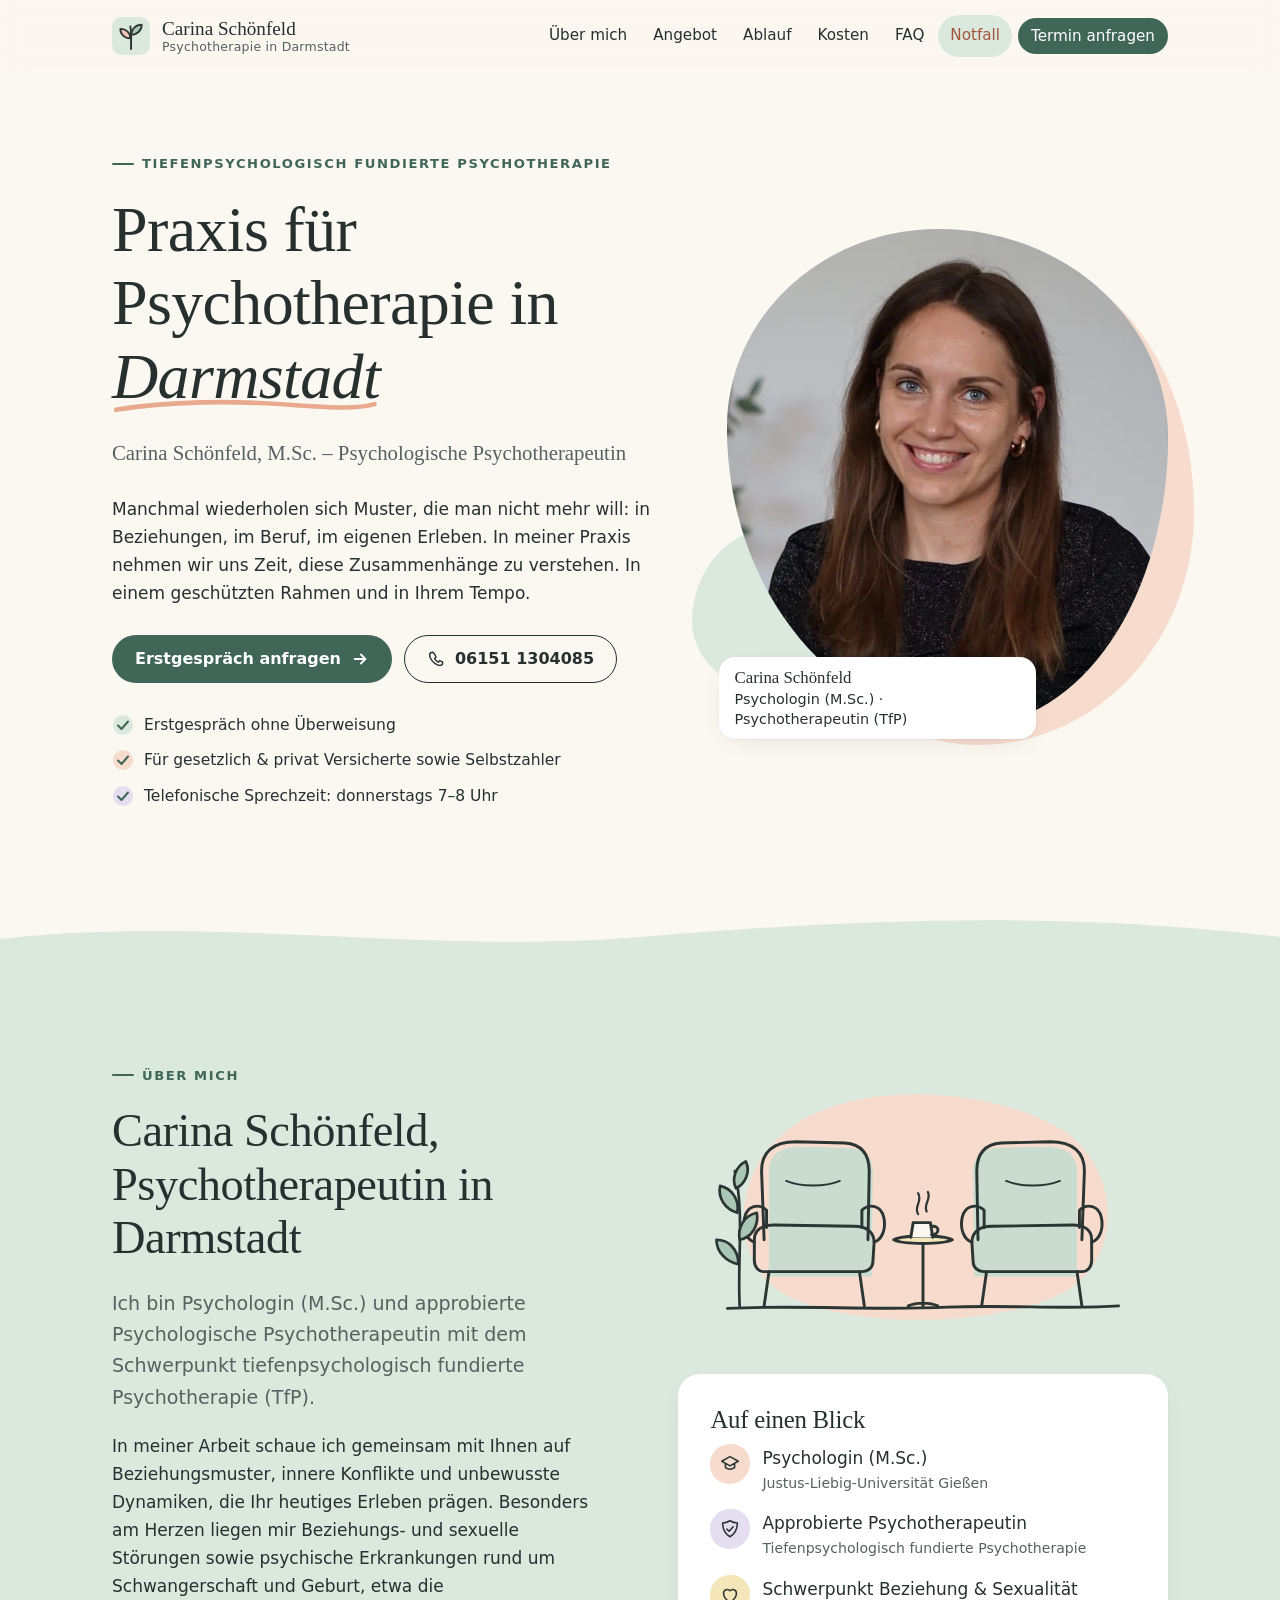
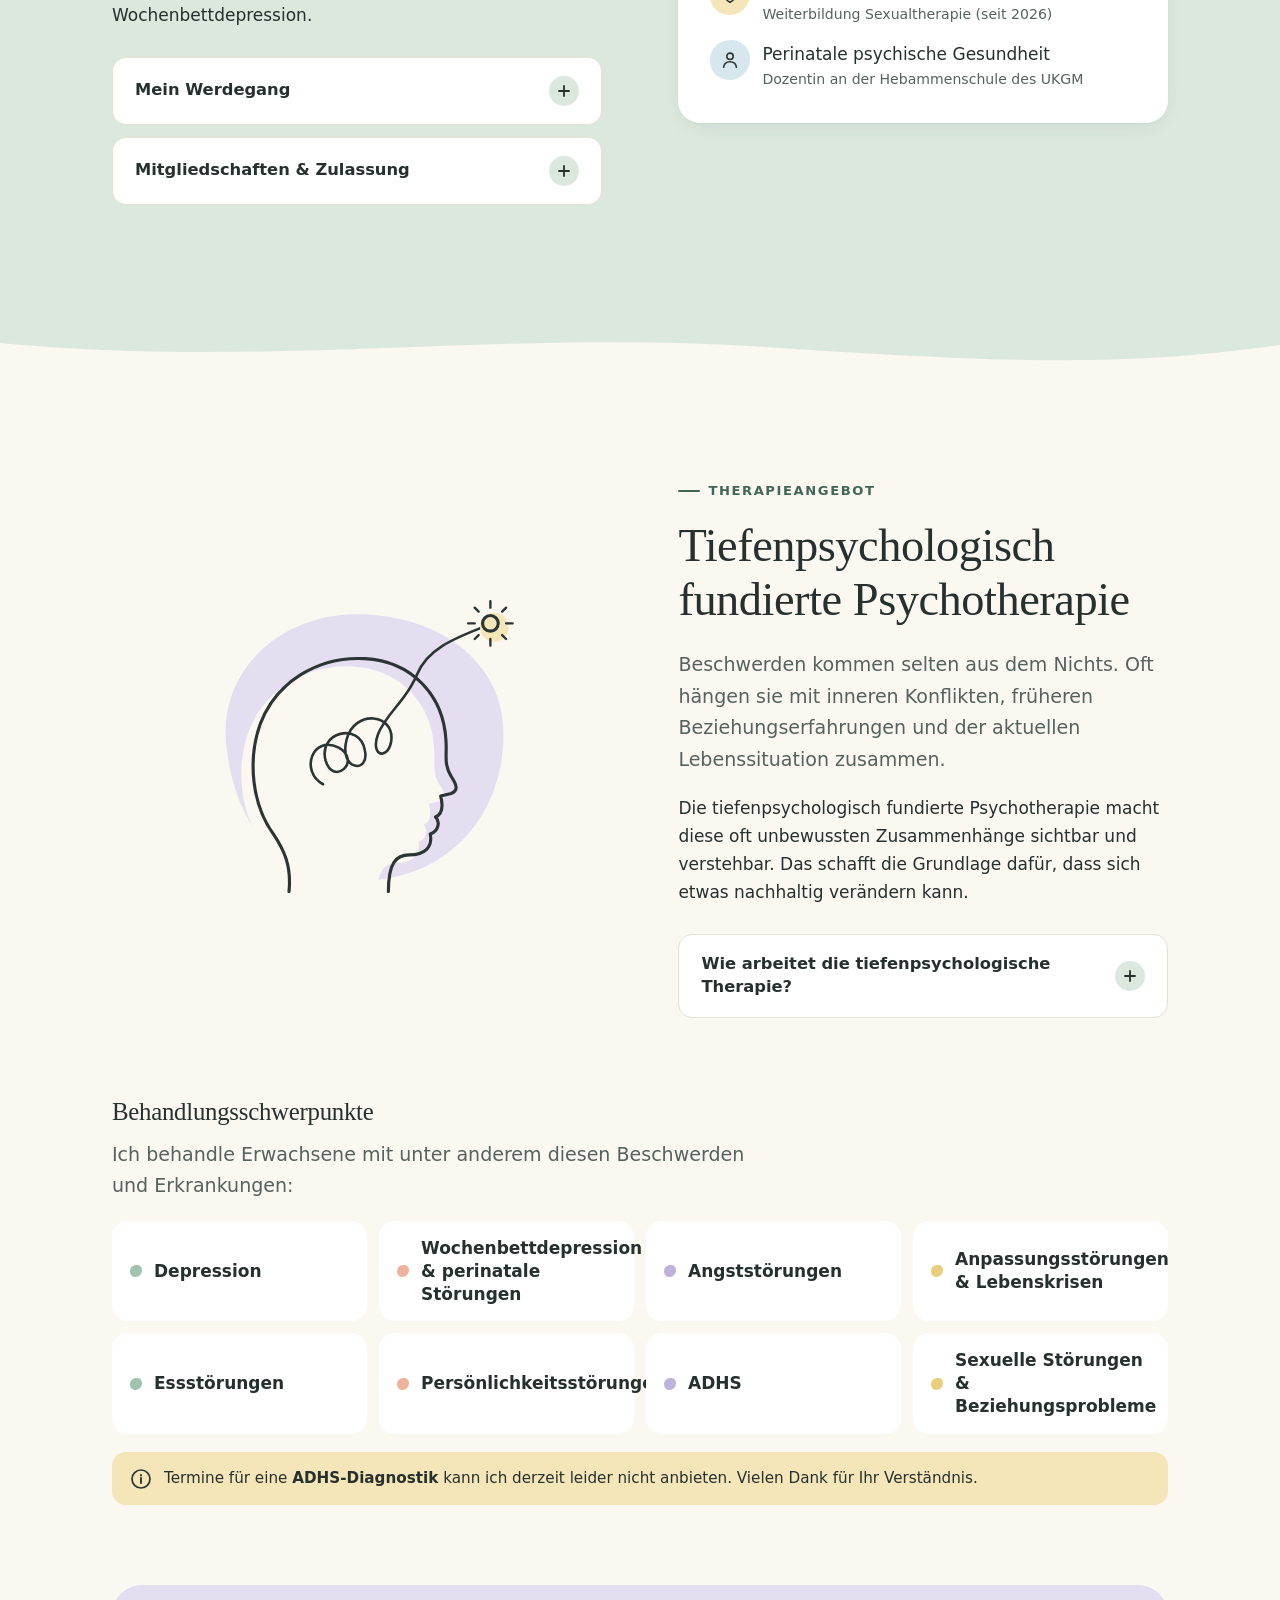
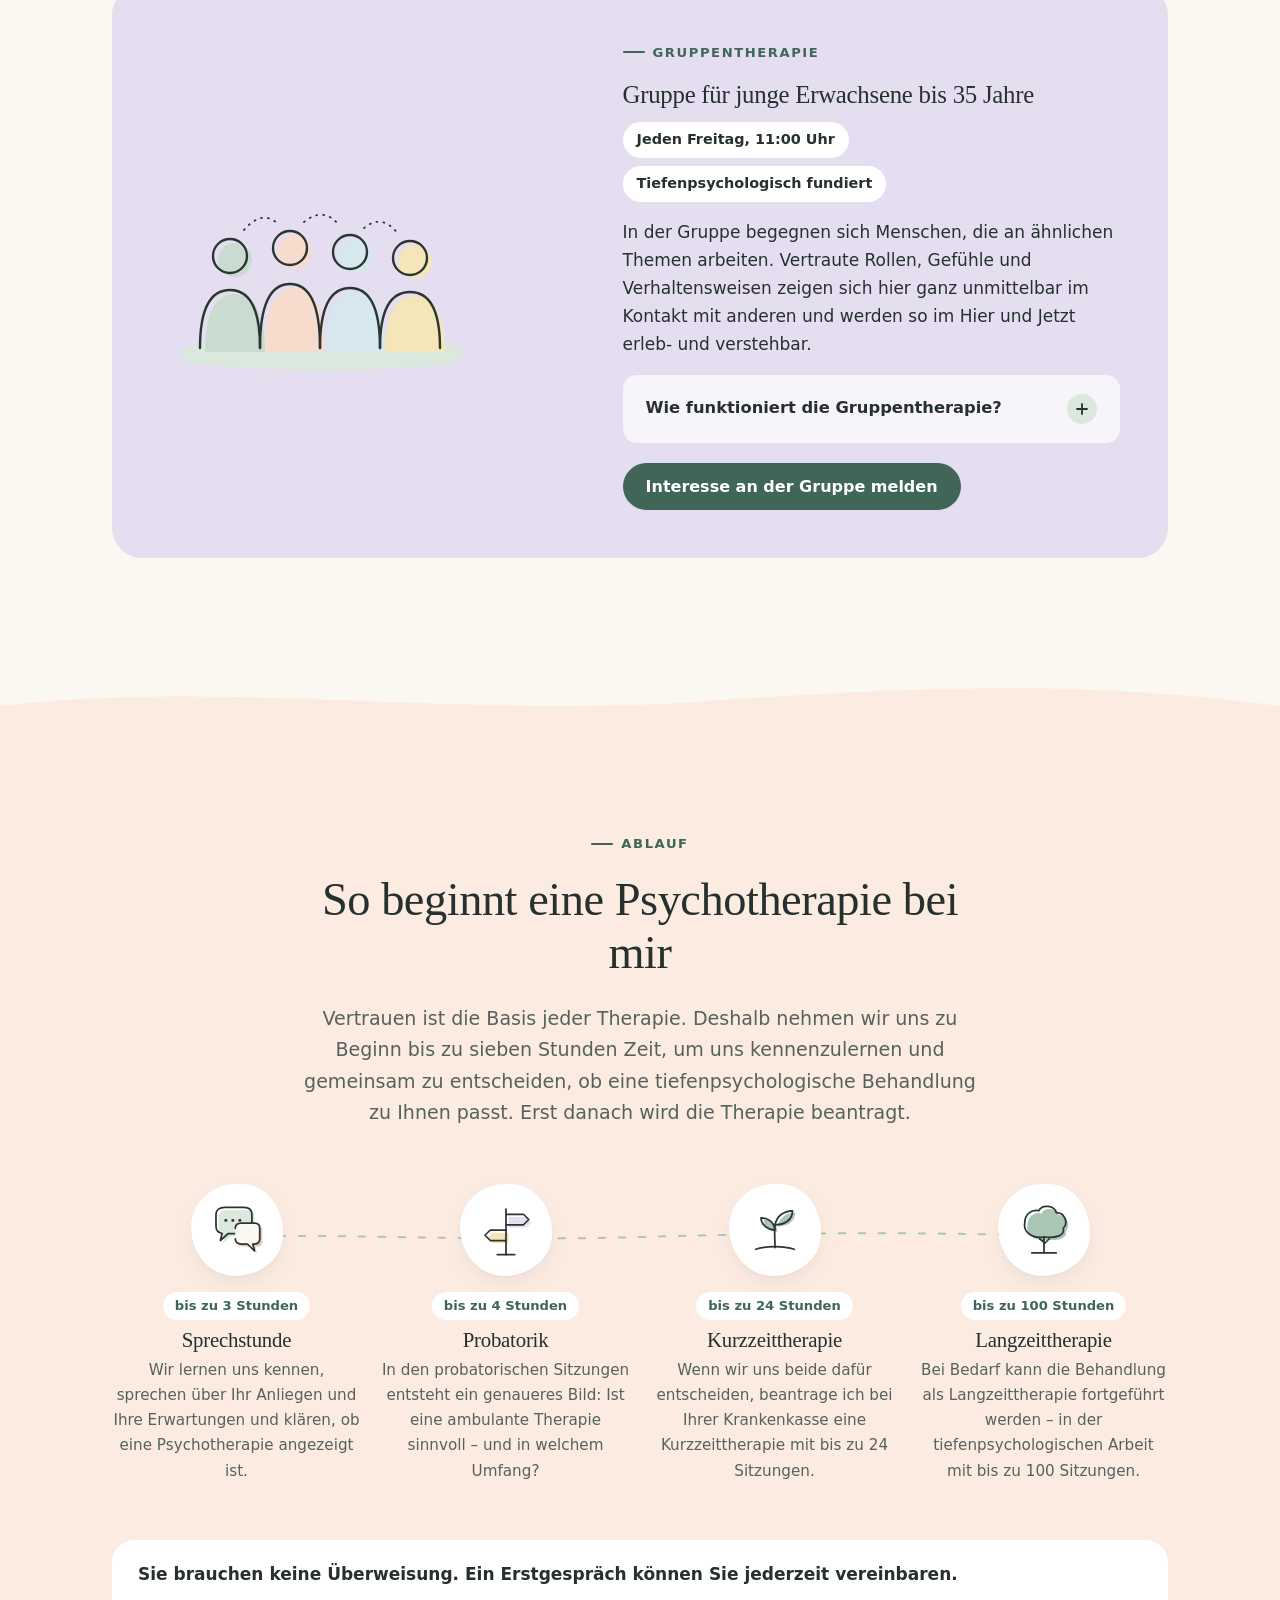
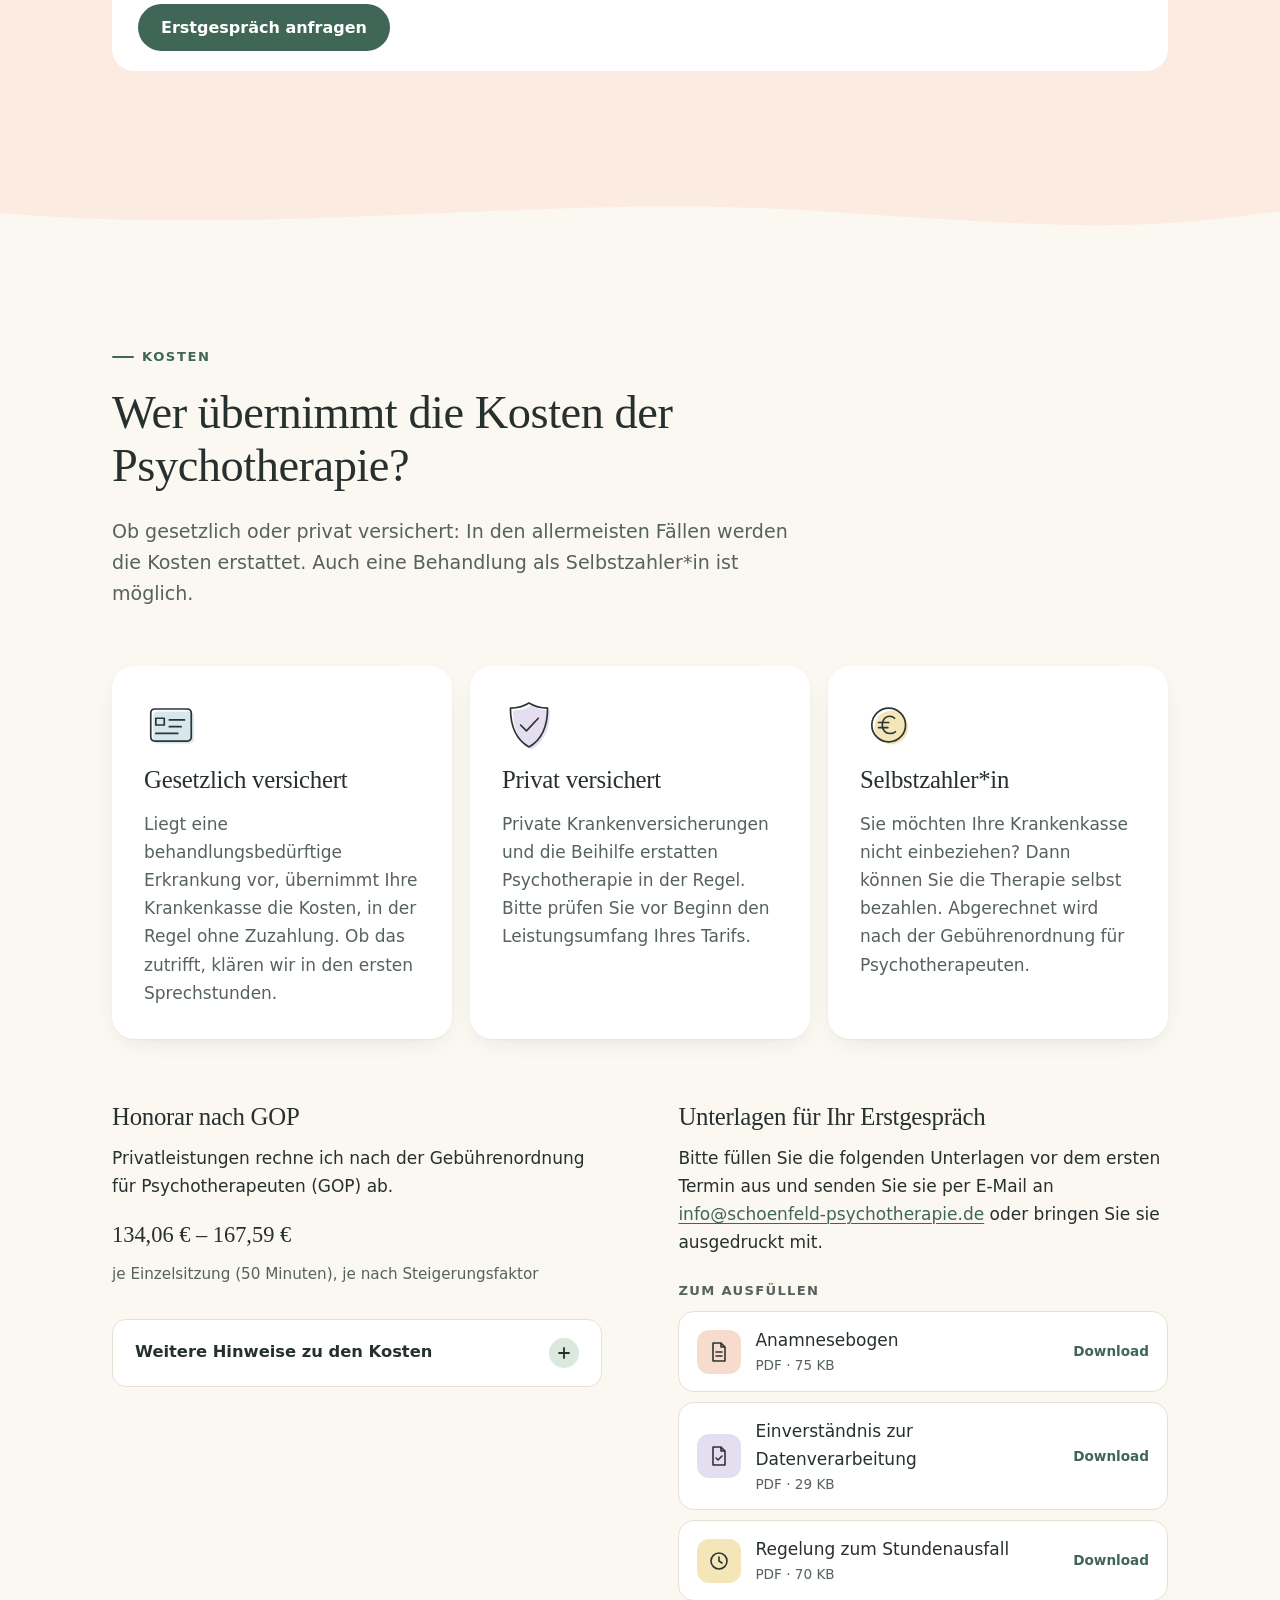
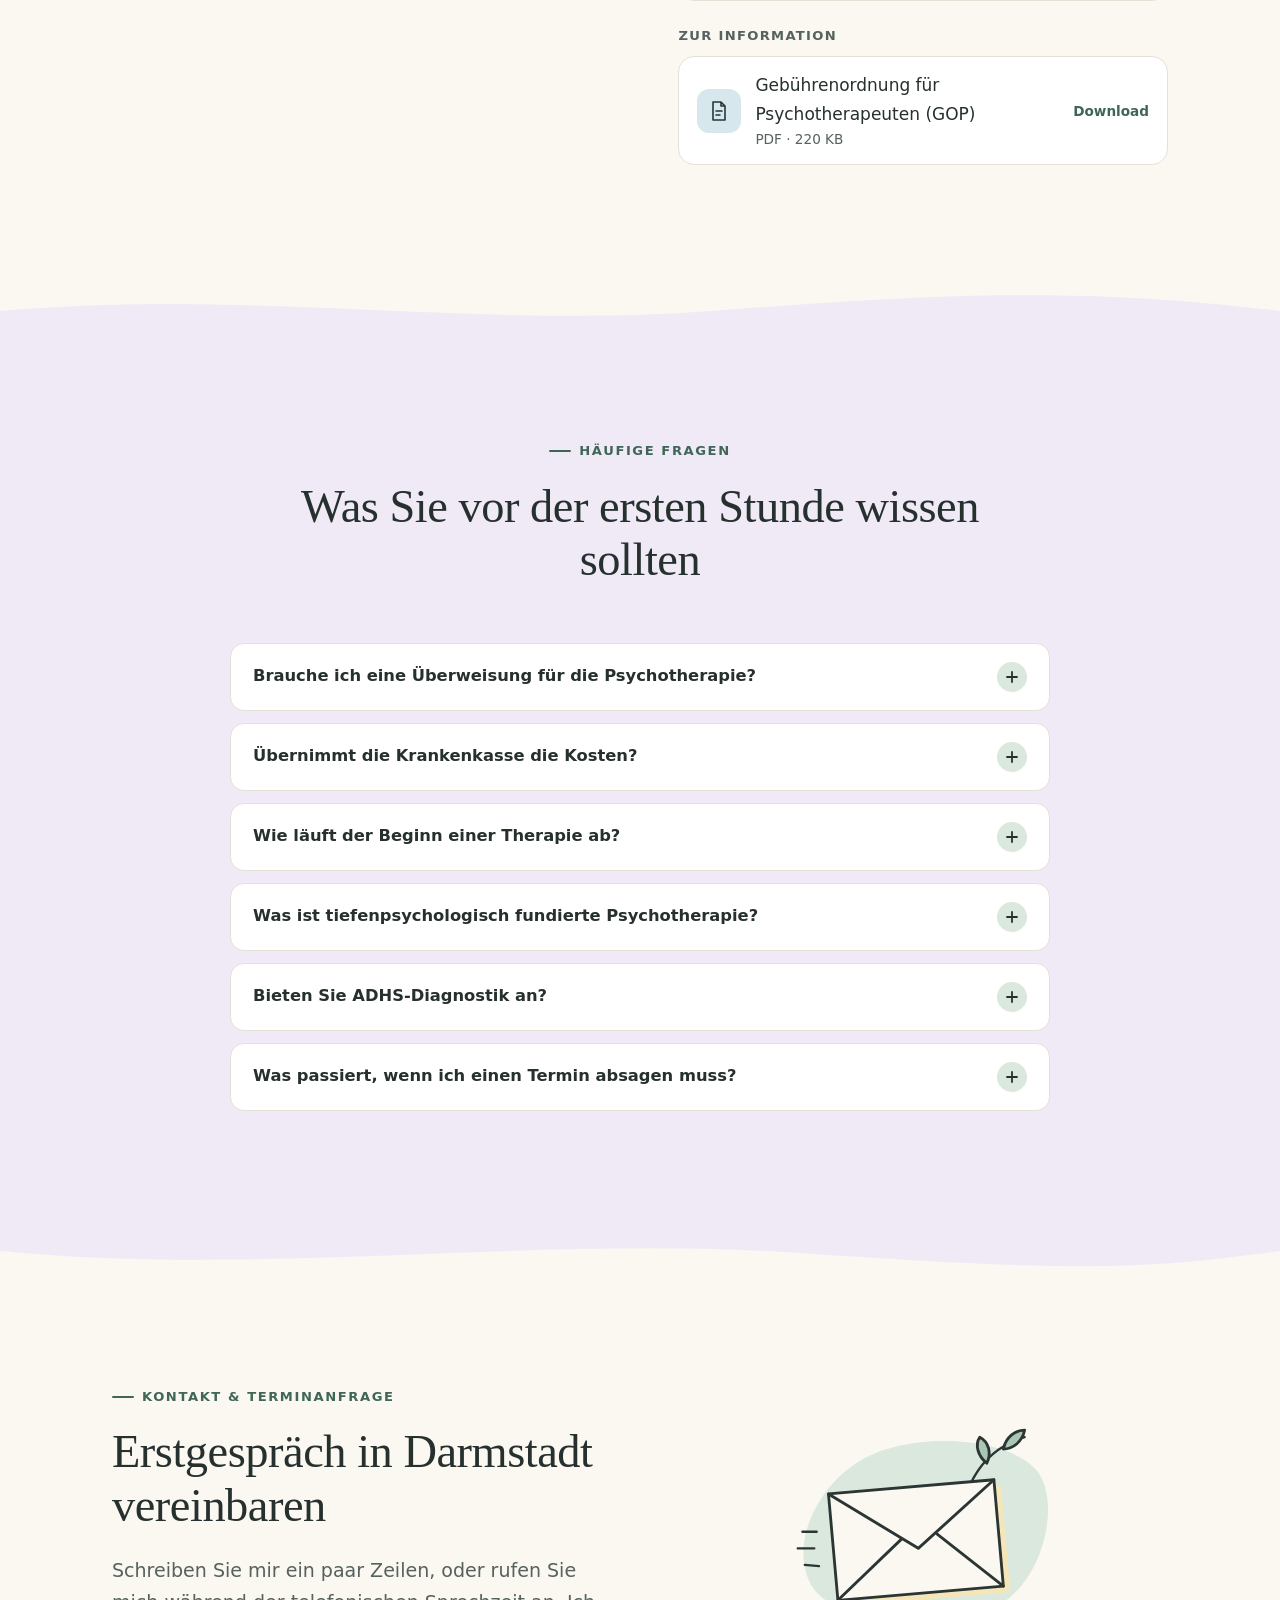
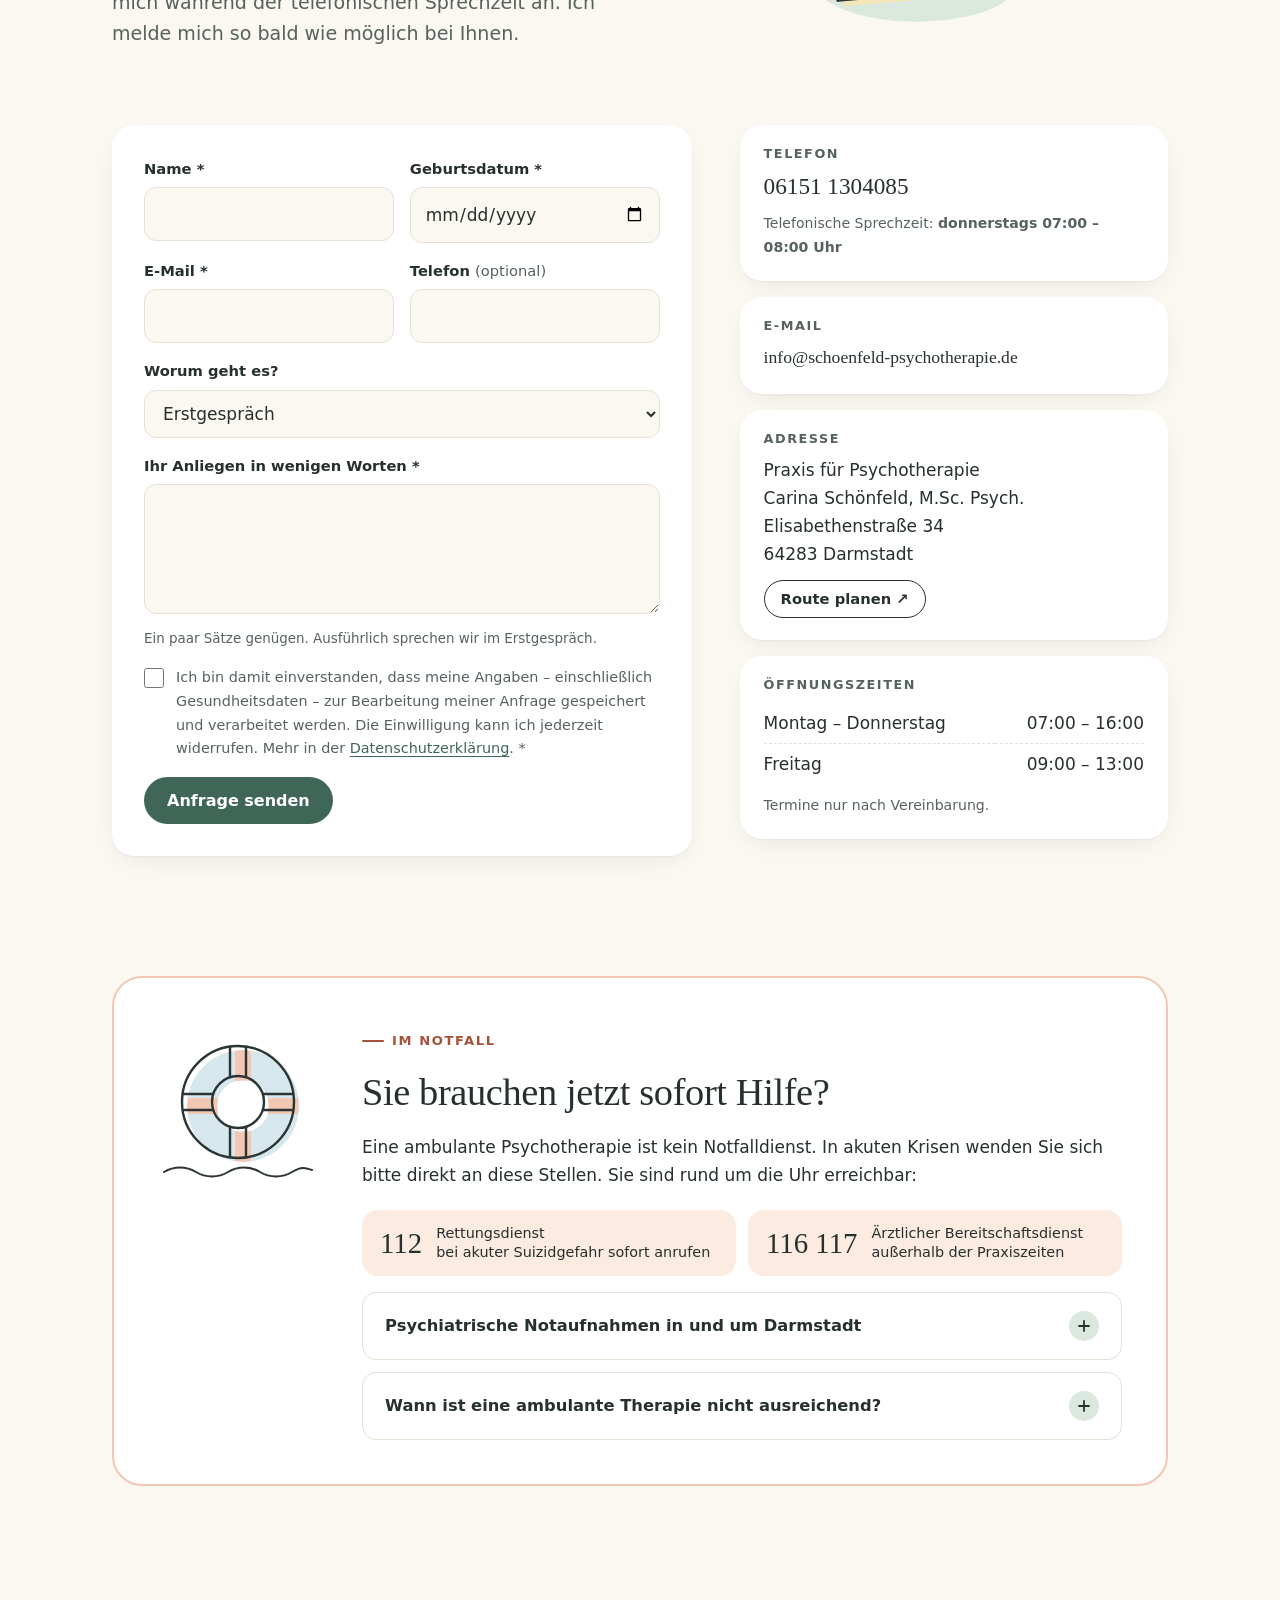
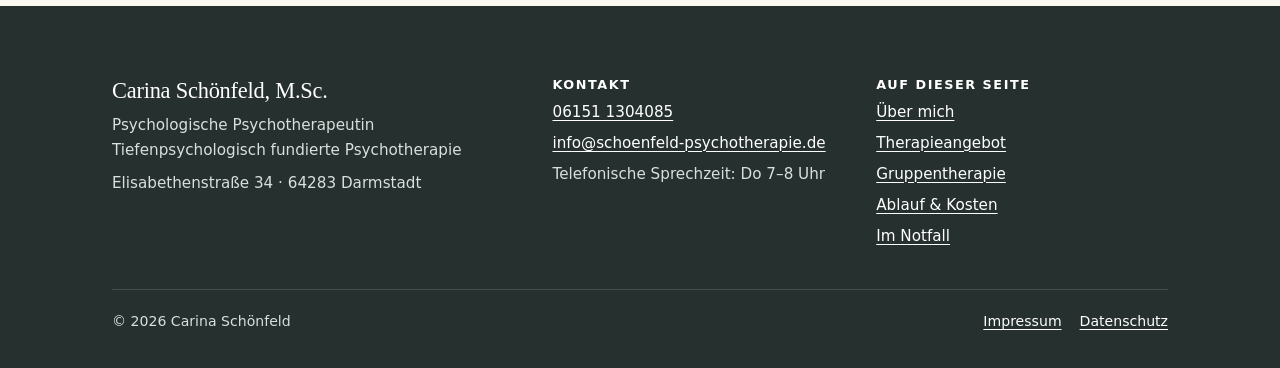
==== index.html @ 1b73e043 "Demo Website Ina" ====
<!doctype html>
<html lang="de">
<head>
  <meta charset="utf-8">
  <meta name="viewport" content="width=device-width, initial-scale=1">
  <title>Psychotherapie in Darmstadt – Carina Schönfeld, M.Sc.</title>
  <meta name="description" content="Praxis für tiefenpsychologisch fundierte Psychotherapie in Darmstadt. Erstgespräch ohne Überweisung – für gesetzlich und privat Versicherte sowie Selbstzahler.">
  <link rel="canonical" href="https://schoenfeld-psychotherapie.de/">
  <meta name="robots" content="index, follow, max-image-preview:large">
  <meta name="theme-color" content="#fbf7f1">
  <meta name="geo.region" content="DE-HE">
  <meta name="geo.placename" content="Darmstadt">

  <!-- Open Graph / Social -->
  <meta property="og:type" content="website">
  <meta property="og:locale" content="de_DE">
  <meta property="og:site_name" content="Praxis für Psychotherapie Carina Schönfeld">
  <meta property="og:title" content="Psychotherapie in Darmstadt – Carina Schönfeld, M.Sc.">
  <meta property="og:description" content="Tiefenpsychologisch fundierte Psychotherapie in Darmstadt. Einzel- und Gruppentherapie, Erstgespräch ohne Überweisung.">
  <meta property="og:url" content="https://schoenfeld-psychotherapie.de/">
  <meta property="og:image" content="https://schoenfeld-psychotherapie.de/assets/img/og-image.jpg">
  <meta property="og:image:width" content="1200">
  <meta property="og:image:height" content="630">
  <meta property="og:image:alt" content="Carina Schönfeld, Psychologische Psychotherapeutin in Darmstadt">
  <meta name="twitter:card" content="summary_large_image">

  <link rel="icon" href="assets/illustrations/favicon.svg" type="image/svg+xml">
  <link rel="apple-touch-icon" href="assets/img/carina-schoenfeld-portrait-quadrat.jpg">

  <link rel="preload" href="assets/fonts/fraunces.woff2" as="font" type="font/woff2" crossorigin>
  <link rel="preload" href="assets/fonts/figtree.woff2" as="font" type="font/woff2" crossorigin>
  <link rel="preload" as="image" type="image/webp"
        imagesrcset="assets/img/carina-schoenfeld-psychotherapeutin-darmstadt-440.webp 440w, assets/img/carina-schoenfeld-psychotherapeutin-darmstadt-660.webp 660w, assets/img/carina-schoenfeld-psychotherapeutin-darmstadt-860.webp 860w"
        imagesizes="(max-width: 860px) 340px, 460px" fetchpriority="high">
  <link rel="stylesheet" href="assets/css/styles.css">
  <script>document.documentElement.classList.add('js')</script>

  <!-- Strukturierte Daten für Google (Praxis, Person, FAQ) -->
  <script type="application/ld+json">
  {
    "@context": "https://schema.org",
    "@graph": [
      {
        "@type": "MedicalBusiness",
        "@id": "https://schoenfeld-psychotherapie.de/#praxis",
        "name": "Praxis für Psychotherapie Carina Schönfeld",
        "description": "Tiefenpsychologisch fundierte Psychotherapie in Darmstadt für Erwachsene – Einzel- und Gruppentherapie.",
        "url": "https://schoenfeld-psychotherapie.de/",
        "telephone": "+49 6151 1304085",
        "email": "info@schoenfeld-psychotherapie.de",
        "image": "https://schoenfeld-psychotherapie.de/assets/img/og-image.jpg",
        "logo": "https://schoenfeld-psychotherapie.de/assets/illustrations/favicon.svg",
        "priceRange": "Kassenleistung, privat nach GOP",
        "medicalSpecialty": "Psychiatric",
        "address": {
          "@type": "PostalAddress",
          "streetAddress": "Elisabethenstraße 34",
          "postalCode": "64283",
          "addressLocality": "Darmstadt",
          "addressRegion": "Hessen",
          "addressCountry": "DE"
        },
        "areaServed": ["Darmstadt", "Darmstadt-Dieburg", "Südhessen"],
        "openingHoursSpecification": [
          { "@type": "OpeningHoursSpecification", "dayOfWeek": ["Monday", "Tuesday", "Wednesday", "Thursday"], "opens": "07:00", "closes": "16:00" },
          { "@type": "OpeningHoursSpecification", "dayOfWeek": "Friday", "opens": "09:00", "closes": "13:00" }
        ],
        "availableService": [
          { "@type": "MedicalTherapy", "name": "Tiefenpsychologisch fundierte Psychotherapie (Einzeltherapie)" },
          { "@type": "MedicalTherapy", "name": "Tiefenpsychologisch fundierte Gruppentherapie für junge Erwachsene bis 35" }
        ],
        "founder": { "@id": "https://schoenfeld-psychotherapie.de/#carina" }
      },
      {
        "@type": "Person",
        "@id": "https://schoenfeld-psychotherapie.de/#carina",
        "name": "Carina Schönfeld",
        "honorificSuffix": "M.Sc.",
        "jobTitle": "Psychologische Psychotherapeutin (Tiefenpsychologisch fundierte Psychotherapie)",
        "image": "https://schoenfeld-psychotherapie.de/assets/img/carina-schoenfeld-portrait-quadrat.jpg",
        "worksFor": { "@id": "https://schoenfeld-psychotherapie.de/#praxis" },
        "alumniOf": { "@type": "CollegeOrUniversity", "name": "Justus-Liebig-Universität Gießen" },
        "memberOf": [
          { "@type": "Organization", "name": "Psychotherapeutenkammer Hessen", "url": "https://ptk-hessen.de/" },
          { "@type": "Organization", "name": "Deutsche PsychotherapeutenVereinigung (DPtV)" }
        ]
      },
      {
        "@type": "WebSite",
        "@id": "https://schoenfeld-psychotherapie.de/#website",
        "url": "https://schoenfeld-psychotherapie.de/",
        "name": "Praxis für Psychotherapie Carina Schönfeld",
        "inLanguage": "de-DE"
      },
      {
        "@type": "FAQPage",
        "mainEntity": [
          { "@type": "Question", "name": "Brauche ich eine Überweisung für die Psychotherapie?",
            "acceptedAnswer": { "@type": "Answer", "text": "Nein. Für ein Erstgespräch in der psychotherapeutischen Sprechstunde brauchen Sie keine Überweisung. Bringen Sie als gesetzlich Versicherte*r einfach Ihre Gesundheitskarte mit." } },
          { "@type": "Question", "name": "Übernimmt die Krankenkasse die Kosten?",
            "acceptedAnswer": { "@type": "Answer", "text": "Gesetzliche Krankenkassen übernehmen die Kosten einer Psychotherapie, wenn eine behandlungsbedürftige psychische Erkrankung vorliegt – in der Regel ohne Zuzahlung. Private Krankenversicherungen erstatten meist ebenfalls; bitte klären Sie den Umfang vorab mit Ihrer Versicherung. Selbstzahlen ist jederzeit möglich." } },
          { "@type": "Question", "name": "Wie läuft der Beginn einer Therapie ab?",
            "acceptedAnswer": { "@type": "Answer", "text": "Am Anfang stehen bis zu drei Sprechstunden und bis zu vier probatorische Sitzungen. In dieser Zeit lernen wir uns kennen, klären Ihr Anliegen und entscheiden gemeinsam, ob eine tiefenpsychologisch fundierte Psychotherapie passt. Erst danach wird die Therapie bei der Krankenkasse beantragt." } },
          { "@type": "Question", "name": "Bieten Sie ADHS-Diagnostik an?",
            "acceptedAnswer": { "@type": "Answer", "text": "ADHS ist ein Behandlungsschwerpunkt der Praxis. Termine für eine ADHS-Diagnostik kann ich derzeit leider nicht anbieten." } },
          { "@type": "Question", "name": "Was ist tiefenpsychologisch fundierte Psychotherapie?",
            "acceptedAnswer": { "@type": "Answer", "text": "Die tiefenpsychologisch fundierte Psychotherapie ist ein wissenschaftlich anerkanntes, von den Krankenkassen erstattetes Verfahren. Sie geht davon aus, dass aktuelle Beschwerden oft mit unbewussten inneren Konflikten und früheren Beziehungserfahrungen zusammenhängen. Diese Zusammenhänge werden in der Therapie verstehbar gemacht, damit nachhaltige Veränderung möglich wird." } },
          { "@type": "Question", "name": "Was passiert, wenn ich einen Termin absagen muss?",
            "acceptedAnswer": { "@type": "Answer", "text": "Die Regelung zum Stundenausfall finden Sie als PDF im Bereich Unterlagen auf dieser Seite. Bitte sagen Sie Termine so früh wie möglich telefonisch oder per E-Mail ab." } }
        ]
      }
    ]
  }
  </script>
</head>
<body>
<a class="skip-link" href="#main">Zum Inhalt springen</a>

<!-- ============ HEADER ============ -->
<header class="site-header" id="top">
  <div class="wrap header-inner">
    <a class="brand" href="#top" aria-label="Carina Schönfeld – zur Startseite">
      <img src="assets/illustrations/favicon.svg" alt="" width="38" height="38">
      <span>
        <span class="brand-name">Carina Schönfeld</span>
        <span class="brand-sub">Psychotherapie in Darmstadt</span>
      </span>
    </a>
    <button class="nav-toggle" type="button" aria-expanded="false" aria-controls="nav">
      <svg viewBox="0 0 24 24" aria-hidden="true"><path d="M4 7h16M4 12h12M4 17h16" stroke="currentColor" stroke-width="2" stroke-linecap="round" fill="none"/></svg>
      Menü
    </button>
    <nav class="nav" id="nav" aria-label="Hauptnavigation">
      <ul>
        <li><a href="#ueber-mich">Über mich</a></li>
        <li><a href="#therapieangebot">Angebot</a></li>
        <li><a href="#ablauf">Ablauf</a></li>
        <li><a href="#kosten">Kosten</a></li>
        <li><a href="#faq">FAQ</a></li>
        <li><a href="#notfall" class="nav-emergency">Notfall</a></li>
      </ul>
      <a class="btn btn-primary btn-small" href="#kontakt">Termin anfragen</a>
    </nav>
  </div>
</header>

<main id="main">

<!-- ============ HERO ============ -->
<section class="hero" aria-labelledby="hero-title">
  <div class="wrap hero-grid">
    <div>
      <p class="eyebrow">Tiefenpsychologisch fundierte Psychotherapie</p>
      <h1 id="hero-title">Praxis für Psychotherapie in <span class="scribble">Darmstadt</span></h1>
      <p class="hero-sub">Carina Schönfeld, M.Sc. – Psychologische Psychotherapeutin</p>
      <p class="hero-lead">Manchmal wiederholen sich Muster, die man nicht mehr will: in Beziehungen, im Beruf, im eigenen Erleben. In meiner Praxis nehmen wir uns Zeit, diese Zusammenhänge zu verstehen. In einem geschützten Rahmen und in Ihrem Tempo.</p>
      <div class="hero-actions">
        <a class="btn btn-primary" href="#kontakt">
          Erstgespräch anfragen
          <svg viewBox="0 0 20 20" aria-hidden="true"><path d="M4 10h11M11 5l5 5-5 5" stroke="currentColor" stroke-width="2" fill="none" stroke-linecap="round" stroke-linejoin="round"/></svg>
        </a>
        <a class="btn btn-ghost" href="tel:+4961511304085">
          <svg viewBox="0 0 20 20" aria-hidden="true"><path d="M6.5 2.5 4 3C3 4 2.6 6 3.5 8.3a16 16 0 0 0 8.2 8.2c2.3.9 4.3.5 5.3-.5l.5-2.5-3.4-1.6-1.6 1.6a10 10 0 0 1-4-4L10 8 8.4 4.5Z" stroke="currentColor" stroke-width="1.6" fill="none" stroke-linejoin="round"/></svg>
          06151 1304085
        </a>
      </div>
      <ul class="facts">
        <li><svg viewBox="0 0 22 22" aria-hidden="true"><circle cx="11" cy="11" r="10" fill="#dbe8de"/><path d="M6 11.5 9.5 15 16 7.5" fill="none" stroke="#3f6656" stroke-width="2" stroke-linecap="round" stroke-linejoin="round"/></svg>Erstgespräch ohne Überweisung</li>
        <li><svg viewBox="0 0 22 22" aria-hidden="true"><circle cx="11" cy="11" r="10" fill="#f7dccd"/><path d="M6 11.5 9.5 15 16 7.5" fill="none" stroke="#3f6656" stroke-width="2" stroke-linecap="round" stroke-linejoin="round"/></svg>Für gesetzlich &amp; privat Versicherte sowie Selbstzahler</li>
        <li><svg viewBox="0 0 22 22" aria-hidden="true"><circle cx="11" cy="11" r="10" fill="#e4def0"/><path d="M6 11.5 9.5 15 16 7.5" fill="none" stroke="#3f6656" stroke-width="2" stroke-linecap="round" stroke-linejoin="round"/></svg>Telefonische Sprechzeit: donnerstags 7–8 Uhr</li>
      </ul>
    </div>

    <figure class="hero-media" style="margin:0">
      <div class="hero-photo">
        <picture>
          <source type="image/webp"
                  srcset="assets/img/carina-schoenfeld-psychotherapeutin-darmstadt-440.webp 440w, assets/img/carina-schoenfeld-psychotherapeutin-darmstadt-660.webp 660w, assets/img/carina-schoenfeld-psychotherapeutin-darmstadt-860.webp 860w"
                  sizes="(max-width: 860px) 340px, 460px">
          <img src="assets/img/carina-schoenfeld-psychotherapeutin-darmstadt-660.jpg"
               srcset="assets/img/carina-schoenfeld-psychotherapeutin-darmstadt-440.jpg 440w, assets/img/carina-schoenfeld-psychotherapeutin-darmstadt-660.jpg 660w, assets/img/carina-schoenfeld-psychotherapeutin-darmstadt-860.jpg 860w"
               sizes="(max-width: 860px) 340px, 460px"
               width="860" height="967" fetchpriority="high" decoding="async"
               alt="Carina Schönfeld, Psychologische Psychotherapeutin in Darmstadt, lächelnd in ihrer Praxis">
        </picture>
      </div>
      <figcaption class="hero-caption"><strong>Carina Schönfeld</strong>Psychologin (M.Sc.) · Psychotherapeutin (TfP)</figcaption>
    </figure>
  </div>
</section>

<!-- ============ ÜBER MICH ============ -->
<svg class="wave" viewBox="0 0 1440 48" preserveAspectRatio="none" aria-hidden="true"><path d="M0 30C240 6 480 46 720 28s480-26 720 0v20H0Z" style="fill:var(--sage)"/></svg>
<section class="section section--sage" id="ueber-mich" aria-labelledby="ueber-mich-title">
  <div class="wrap split split--top">
    <div class="reveal">
      <p class="eyebrow">Über mich</p>
      <h2 id="ueber-mich-title">Carina Schönfeld, Psychotherapeutin in Darmstadt</h2>
      <p class="lead">Ich bin Psychologin (M.Sc.) und approbierte Psychologische Psychotherapeutin mit dem Schwerpunkt tiefenpsychologisch fundierte Psychotherapie (TfP).</p>
      <p>In meiner Arbeit schaue ich gemeinsam mit Ihnen auf Beziehungsmuster, innere Konflikte und unbewusste Dynamiken, die Ihr heutiges Erleben prägen. Besonders am Herzen liegen mir Beziehungs- und sexuelle Störungen sowie psychische Erkrankungen rund um Schwangerschaft und Geburt, etwa die Wochenbettdepression.</p>

      <div class="accordion">
        <details class="acc">
          <summary><h3>Mein Werdegang</h3></summary>
          <div class="acc-body">
            <ol class="timeline">
              <li><span class="year">seit 2026</span>Weiterbildung zur systemisch-integrativen Sexualtherapeutin am Helm-Stierlin-Institut, Heidelberg</li>
              <li><span class="year">seit 2025</span>Tätigkeit in eigener Praxis in Darmstadt</li>
              <li><span class="year">2024 – 2025</span>Angestellte Psychotherapeutin in einer psychotherapeutischen Praxis</li>
              <li><span class="year">2024</span>Approbation als Psychologische Psychotherapeutin</li>
              <li><span class="year">2022 – 2023</span>Dozentin für Psychologie an der Hebammenschule des UKGM in Gießen und Marburg</li>
              <li><span class="year">2019 – 2024</span>Ausbildung zur Psychologischen Psychotherapeutin, Schwerpunkt tiefenpsychologisch fundierte Psychotherapie</li>
              <li><span class="year">2019</span>Master of Science in Psychologie, Justus-Liebig-Universität Gießen</li>
            </ol>
          </div>
        </details>
        <details class="acc">
          <summary><h3>Mitgliedschaften &amp; Zulassung</h3></summary>
          <div class="acc-body">
            <ul>
              <li>Mitglied der <a href="https://ptk-hessen.de/" rel="noopener" target="_blank">Psychotherapeutenkammer Hessen</a> (PTK)</li>
              <li>Eintragung im Arztregister der Kassenärztlichen Vereinigung Hessen (KV Hessen)</li>
              <li>Mitglied der Deutschen PsychotherapeutenVereinigung (DPtV)</li>
            </ul>
          </div>
        </details>
      </div>
    </div>

    <div class="reveal">
      <img class="illu" src="assets/illustrations/gespraech.svg" width="360" height="240" loading="lazy" alt="">
      <div class="card" style="margin-top:24px">
        <h3>Auf einen Blick</h3>
        <ul class="glance">
          <li><span class="dot" style="background:var(--peach)"><svg viewBox="0 0 24 24" aria-hidden="true"><path d="M3 9 12 4l9 5-9 5Z M7 11.5V16c3 2 7 2 10 0v-4.5" fill="none" stroke="#2b3533" stroke-width="1.7" stroke-linejoin="round"/></svg></span><span>Psychologin (M.Sc.)<small>Justus-Liebig-Universität Gießen</small></span></li>
          <li><span class="dot" style="background:var(--lavender)"><svg viewBox="0 0 24 24" aria-hidden="true"><path d="M12 3c3 2 6 2.5 8 2.5 0 7-3 12-8 15-5-3-8-8-8-15 2 0 5-.5 8-2.5Z M8.5 12l2.5 2.5 4.5-5" fill="none" stroke="#2b3533" stroke-width="1.7" stroke-linejoin="round" stroke-linecap="round"/></svg></span><span>Approbierte Psychotherapeutin<small>Tiefenpsychologisch fundierte Psychotherapie</small></span></li>
          <li><span class="dot" style="background:var(--butter)"><svg viewBox="0 0 24 24" aria-hidden="true"><path d="M12 20s-7-4.4-7-10a4 4 0 0 1 7-2.6A4 4 0 0 1 19 10c0 5.6-7 10-7 10Z" fill="none" stroke="#2b3533" stroke-width="1.7" stroke-linejoin="round"/></svg></span><span>Schwerpunkt Beziehung &amp; Sexualität<small>Weiterbildung Sexualtherapie (seit 2026)</small></span></li>
          <li><span class="dot" style="background:var(--sky)"><svg viewBox="0 0 24 24" aria-hidden="true"><circle cx="12" cy="8" r="3.5" fill="none" stroke="#2b3533" stroke-width="1.7"/><path d="M5 20c.5-4 3.3-6 7-6s6.5 2 7 6" fill="none" stroke="#2b3533" stroke-width="1.7" stroke-linecap="round"/></svg></span><span>Perinatale psychische Gesundheit<small>Dozentin an der Hebammenschule des UKGM</small></span></li>
        </ul>
      </div>
    </div>
  </div>
</section>
<svg class="wave" viewBox="0 0 1440 48" preserveAspectRatio="none" aria-hidden="true" style="background:var(--sage)"><path d="M0 18C300 44 560 4 860 22s420 18 580-2v28H0Z" style="fill:var(--cream)"/></svg>

<!-- ============ THERAPIEANGEBOT ============ -->
<section class="section" id="therapieangebot" aria-labelledby="angebot-title">
  <div class="wrap">
    <div class="split">
      <div class="reveal">
        <img class="illu" src="assets/illustrations/innenwelt.svg" width="260" height="240" loading="lazy" alt="" style="max-width:340px">
      </div>
      <div class="reveal">
        <p class="eyebrow">Therapieangebot</p>
        <h2 id="angebot-title">Tiefenpsychologisch fundierte Psychotherapie</h2>
        <p class="lead">Beschwerden kommen selten aus dem Nichts. Oft hängen sie mit inneren Konflikten, früheren Beziehungserfahrungen und der aktuellen Lebenssituation zusammen.</p>
        <p>Die tiefenpsychologisch fundierte Psychotherapie macht diese oft unbewussten Zusammenhänge sichtbar und verstehbar. Das schafft die Grundlage dafür, dass sich etwas nachhaltig verändern kann.</p>
        <div class="accordion">
          <details class="acc">
            <summary><h3>Wie arbeitet die tiefenpsychologische Therapie?</h3></summary>
            <div class="acc-body">
              <p>Im Mittelpunkt stehen Beziehungserfahrungen: Wie wir uns selbst und andere erleben, wurde früh geprägt und wiederholt sich oft unbemerkt im Alltag, in Partnerschaften, im Beruf oder in der Familie.</p>
              <p>Im therapeutischen Gespräch werden solche Muster greifbar. Wir schauen gemeinsam, welche Wünsche, Ängste und Konflikte hinter Ihren Symptomen stehen und wie sie mit Ihrer Lebensgeschichte zusammenhängen. Dabei geht es nicht um ein endloses Zurückblicken, sondern um Ihr Leben heute. Verstehen eröffnet neue Handlungsmöglichkeiten.</p>
              <p>Die tiefenpsychologisch fundierte Psychotherapie ist ein wissenschaftlich anerkanntes Richtlinienverfahren. Die Kosten werden von den gesetzlichen Krankenkassen übernommen.</p>
            </div>
          </details>
        </div>
      </div>
    </div>

    <div class="reveal" style="margin-top:clamp(48px,7vw,80px)">
      <h3 style="font-size:clamp(1.5rem,1.2rem+1vw,2rem)">Behandlungsschwerpunkte</h3>
      <p class="lead" style="max-width:640px">Ich behandle Erwachsene mit unter anderem diesen Beschwerden und Erkrankungen:</p>
      <ul class="chips">
        <li>Depression</li>
        <li>Wochenbettdepression &amp; perinatale Störungen</li>
        <li>Angststörungen</li>
        <li>Anpassungsstörungen &amp; Lebenskrisen</li>
        <li>Essstörungen</li>
        <li>Persönlichkeitsstörungen</li>
        <li>ADHS</li>
        <li>Sexuelle Störungen &amp; Beziehungsprobleme</li>
      </ul>
      <p class="note">
        <svg viewBox="0 0 22 22" aria-hidden="true"><circle cx="11" cy="11" r="9" fill="none" stroke="#2b3533" stroke-width="1.7"/><path d="M11 10v5M11 7v.5" stroke="#2b3533" stroke-width="1.9" stroke-linecap="round"/></svg>
        <span>Termine für eine <strong>ADHS-Diagnostik</strong> kann ich derzeit leider nicht anbieten. Vielen Dank für Ihr Verständnis.</span>
      </p>
    </div>

    <article class="group-card reveal" id="gruppentherapie" aria-labelledby="gruppe-title">
      <img src="assets/illustrations/gruppe.svg" width="320" height="200" loading="lazy" alt="">
      <div>
        <p class="eyebrow">Gruppentherapie</p>
        <h3 id="gruppe-title" style="font-size:clamp(1.5rem,1.2rem+1vw,2rem)">Gruppe für junge Erwachsene bis 35 Jahre</h3>
        <ul class="meta">
          <li>Jeden Freitag, 11:00 Uhr</li>
          <li>Tiefenpsychologisch fundiert</li>
        </ul>
        <p>In der Gruppe begegnen sich Menschen, die an ähnlichen Themen arbeiten. Vertraute Rollen, Gefühle und Verhaltensweisen zeigen sich hier ganz unmittelbar im Kontakt mit anderen und werden so im Hier und Jetzt erleb- und verstehbar.</p>
        <details class="acc">
          <summary><h4>Wie funktioniert die Gruppentherapie?</h4></summary>
          <div class="acc-body">
            <p>Wie in der Einzeltherapie stehen unbewusste Beziehungsmuster und innere Konflikte im Mittelpunkt. Rückmeldungen der anderen, gegenseitige Unterstützung und das gemeinsame Nachdenken eröffnen oft ganz neue Blickwinkel auf die eigene Situation.</p>
            <p>Die Gruppe ist ein geschützter Raum, der von Offenheit, gegenseitigem Respekt und Verschwiegenheit getragen wird. Was in der Gruppe besprochen wird, bleibt in der Gruppe.</p>
          </div>
        </details>
        <p style="margin:20px 0 0"><a class="btn btn-primary" href="#kontakt" data-anliegen="Gruppentherapie">Interesse an der Gruppe melden</a></p>
      </div>
    </article>
  </div>
</section>

<!-- ============ ABLAUF ============ -->
<svg class="wave" viewBox="0 0 1440 48" preserveAspectRatio="none" aria-hidden="true"><path d="M0 28C260 2 520 40 780 24s440-22 660 4v20H0Z" fill="#fbebe1"/></svg>
<section class="section section--peach" id="ablauf" aria-labelledby="ablauf-title">
  <div class="wrap">
    <div class="section-head center reveal">
      <p class="eyebrow">Ablauf</p>
      <h2 id="ablauf-title">So beginnt eine Psychotherapie bei mir</h2>
      <p class="lead">Vertrauen ist die Basis jeder Therapie. Deshalb nehmen wir uns zu Beginn bis zu sieben Stunden Zeit, um uns kennenzulernen und gemeinsam zu entscheiden, ob eine tiefenpsychologische Behandlung zu Ihnen passt. Erst danach wird die Therapie beantragt.</p>
    </div>

    <ol class="steps">
      <li class="step reveal">
        <div class="step-icon">
          <svg viewBox="0 0 64 64" aria-hidden="true">
            <path transform="translate(3 3)" d="M8 14c0-5 4-8 10-8h22c6 0 9 3 9 8v14c0 5-3 8-9 8H22l-9 8 2-8c-4-1-7-4-7-8Z" fill="#dbe8de"/>
            <path transform="translate(3 3)" d="M30 30c0-4 3-6 7-6h15c4 0 6 2 6 6v12c0 4-2 6-6 6h-2l2 8-8-8h-7c-4 0-7-2-7-6Z" fill="#f2c7b3"/>
            <g fill="none" stroke="#2b3533" stroke-width="2" stroke-linecap="round" stroke-linejoin="round">
              <path d="M8 14c0-5 4-8 10-8h22c6 0 9 3 9 8v14c0 5-3 8-9 8H22l-9 8 2-8c-4-1-7-4-7-8Z"/>
              <path d="M30 30c0-4 3-6 7-6h15c4 0 6 2 6 6v12c0 4-2 6-6 6h-2l2 8-8-8h-7c-4 0-7-2-7-6" fill="#fbf7f1"/>
              <path d="M19 21h.5M27 21h.5M35 21h.5" stroke-width="3"/>
            </g>
          </svg>
        </div>
        <div>
          <span class="step-hours">bis zu 3 Stunden</span>
          <h3>Sprechstunde</h3>
          <p>Wir lernen uns kennen, sprechen über Ihr Anliegen und Ihre Erwartungen und klären, ob eine Psychotherapie angezeigt ist.</p>
        </div>
      </li>
      <li class="step reveal">
        <div class="step-icon">
          <svg viewBox="0 0 64 64" aria-hidden="true">
            <path transform="translate(3 3)" d="M32 14h20l6 6-6 6H32Z" fill="#e4def0"/>
            <path transform="translate(3 3)" d="M32 32H14l-6 6 6 6h18Z" fill="#f4e6b8"/>
            <g fill="none" stroke="#2b3533" stroke-width="2" stroke-linecap="round" stroke-linejoin="round">
              <path d="M32 60V8"/>
              <path d="M32 14h20l6 6-6 6H32"/>
              <path d="M32 32H14l-6 6 6 6h18"/>
              <path d="M22 60h20"/>
            </g>
          </svg>
        </div>
        <div>
          <span class="step-hours">bis zu 4 Stunden</span>
          <h3>Probatorik</h3>
          <p>In den probatorischen Sitzungen entsteht ein genaueres Bild: Ist eine ambulante Therapie sinnvoll – und in welchem Umfang?</p>
        </div>
      </li>
      <li class="step reveal">
        <div class="step-icon">
          <svg viewBox="0 0 64 64" aria-hidden="true">
            <path transform="translate(3 2)" d="M32 32c-8 0-16-6-16-14 8 0 15 5 16 14Z" fill="#a9c7b4"/>
            <path transform="translate(3 2)" d="M32 26c2-10 10-16 20-16 0 10-8 16-20 16Z" fill="#a9c7b4"/>
            <g fill="none" stroke="#2b3533" stroke-width="2" stroke-linecap="round" stroke-linejoin="round">
              <path d="M10 54c12-4 32-4 44 0"/>
              <path d="M32 52c0-10-1-18 0-26"/>
              <path d="M32 32c-8 0-16-6-16-14 8 0 15 5 16 14Z"/>
              <path d="M32 26c2-10 10-16 20-16 0 10-8 16-20 16Z"/>
            </g>
          </svg>
        </div>
        <div>
          <span class="step-hours">bis zu 24 Stunden</span>
          <h3>Kurzzeittherapie</h3>
          <p>Wenn wir uns beide dafür entscheiden, beantrage ich bei Ihrer Krankenkasse eine Kurzzeittherapie mit bis zu 24 Sitzungen.</p>
        </div>
      </li>
      <li class="step reveal">
        <div class="step-icon">
          <svg viewBox="0 0 64 64" aria-hidden="true">
            <path transform="translate(3 3)" d="M32 40c-14 2-24-6-22-16 0-10 8-16 16-14 4-8 18-6 20 2 10 0 14 12 8 18 2 8-8 12-22 10Z" fill="#a9c7b4"/>
            <g fill="none" stroke="#2b3533" stroke-width="2" stroke-linecap="round" stroke-linejoin="round">
              <path d="M32 40c-14 2-24-6-22-16 0-10 8-16 16-14 4-8 18-6 20 2 10 0 14 12 8 18 2 8-8 12-22 10Z"/>
              <path d="M32 58V40M32 48l6-6M32 46l-5-4"/>
              <path d="M18 58h28"/>
            </g>
          </svg>
        </div>
        <div>
          <span class="step-hours">bis zu 100 Stunden</span>
          <h3>Langzeittherapie</h3>
          <p>Bei Bedarf kann die Behandlung als Langzeittherapie fortgeführt werden – in der tiefenpsychologischen Arbeit mit bis zu 100 Sitzungen.</p>
        </div>
      </li>
    </ol>

    <div class="callout reveal">
      <p>Sie brauchen keine Überweisung. Ein Erstgespräch können Sie jederzeit vereinbaren.</p>
      <a class="btn btn-primary" href="#kontakt" data-anliegen="Erstgespräch">Erstgespräch anfragen</a>
    </div>
  </div>
</section>
<svg class="wave" viewBox="0 0 1440 48" preserveAspectRatio="none" aria-hidden="true" style="background:#fbebe1"><path d="M0 22C320 46 620 2 920 20s360 20 520 0v28H0Z" style="fill:var(--cream)"/></svg>

<!-- ============ KOSTEN & UNTERLAGEN ============ -->
<section class="section" id="kosten" aria-labelledby="kosten-title">
  <div class="wrap">
    <div class="section-head reveal">
      <p class="eyebrow">Kosten</p>
      <h2 id="kosten-title">Wer übernimmt die Kosten der Psychotherapie?</h2>
      <p class="lead">Ob gesetzlich oder privat versichert: In den allermeisten Fällen werden die Kosten erstattet. Auch eine Behandlung als Selbstzahler*in ist möglich.</p>
    </div>

    <div class="cost-grid">
      <article class="card reveal">
        <svg viewBox="0 0 64 64" aria-hidden="true">
          <path transform="translate(3 3)" d="M8 18c0-3 2-5 5-5h38c3 0 5 2 5 5v28c0 3-2 5-5 5H13c-3 0-5-2-5-5Z" fill="#d7e7ee"/>
          <g fill="none" stroke="#2b3533" stroke-width="2" stroke-linecap="round" stroke-linejoin="round">
            <path d="M8 18c0-3 2-5 5-5h38c3 0 5 2 5 5v28c0 3-2 5-5 5H13c-3 0-5-2-5-5Z"/>
            <path d="M14 24h10v8H14ZM30 26h18M30 34h14M14 42h26"/>
          </g>
        </svg>
        <h3>Gesetzlich versichert</h3>
        <p>Liegt eine behandlungsbedürftige Erkrankung vor, übernimmt Ihre Krankenkasse die Kosten, in der Regel ohne Zuzahlung. Ob das zutrifft, klären wir in den ersten Sprechstunden.</p>
      </article>
      <article class="card reveal">
        <svg viewBox="0 0 64 64" aria-hidden="true">
          <path transform="translate(3 3)" d="M32 6c8 5 16 6 22 6 0 22-8 38-22 46-14-8-22-24-22-46 6 0 14-1 22-6Z" fill="#e4def0"/>
          <g fill="none" stroke="#2b3533" stroke-width="2" stroke-linecap="round" stroke-linejoin="round">
            <path d="M32 6c8 5 16 6 22 6 0 22-8 38-22 46-14-8-22-24-22-46 6 0 14-1 22-6Z"/>
            <path d="m22 32 7 7 14-15"/>
          </g>
        </svg>
        <h3>Privat versichert</h3>
        <p>Private Krankenversicherungen und die Beihilfe erstatten Psychotherapie in der Regel. Bitte prüfen Sie vor Beginn den Leistungsumfang Ihres Tarifs.</p>
      </article>
      <article class="card reveal">
        <svg viewBox="0 0 64 64" aria-hidden="true">
          <circle cx="37" cy="35" r="20" fill="#f4e6b8"/>
          <g fill="none" stroke="#2b3533" stroke-width="2" stroke-linecap="round" stroke-linejoin="round">
            <circle cx="34" cy="32" r="20"/>
            <path d="M41 24c-4-4-12-3-14 4-2 8 2 15 10 14 2 0 4-1 5-2M22 29h12M22 35h11"/>
          </g>
        </svg>
        <h3>Selbstzahler*in</h3>
        <p>Sie möchten Ihre Krankenkasse nicht einbeziehen? Dann können Sie die Therapie selbst bezahlen. Abgerechnet wird nach der Gebührenordnung für Psychotherapeuten.</p>
      </article>
    </div>

    <div class="split split--top" style="margin-top:clamp(40px,6vw,64px)">
      <div class="reveal">
        <h3>Honorar nach GOP</h3>
        <p>Privatleistungen rechne ich nach der Gebührenordnung für Psychotherapeuten (GOP) ab.</p>
        <p class="price">134,06 € – 167,59 €<br><small style="font-family:var(--font-sans);font-size:.95rem;color:var(--ink-soft)">je Einzelsitzung (50 Minuten), je nach Steigerungsfaktor</small></p>
        <div class="accordion">
          <details class="acc">
            <summary><h4>Weitere Hinweise zu den Kosten</h4></summary>
            <div class="acc-body">
              <p>Testdiagnostik und die einmalige biografische Anamnese werden gesondert und mit unterschiedlichen Sätzen berechnet. Eine Übersicht finden Sie in der Gebührenordnung (PDF, rechts).</p>
              <p>Für privat Versicherte und Selbstzahler*innen bildet die GOP die Abrechnungsgrundlage. Sie erhalten nach den Sitzungen eine Rechnung, die Sie bei Ihrer Versicherung bzw. Beihilfe einreichen können.</p>
            </div>
          </details>
        </div>
      </div>

      <div class="reveal" id="unterlagen">
        <h3>Unterlagen für Ihr Erstgespräch</h3>
        <p>Bitte füllen Sie die folgenden Unterlagen vor dem ersten Termin aus und senden Sie sie per E-Mail an <a href="mailto:info@schoenfeld-psychotherapie.de">info@schoenfeld-psychotherapie.de</a> oder bringen Sie sie ausgedruckt mit.</p>
        <p class="downloads-group-title">Zum Ausfüllen</p>
        <ul class="downloads">
          <li><a href="assets/downloads/anamnesebogen.pdf" download>
            <span class="file-ico"><svg viewBox="0 0 24 24" aria-hidden="true"><path d="M6 3h8l4 4v14H6Z M14 3v4h4 M9 12h6M9 16h6" fill="none" stroke="#2b3533" stroke-width="1.6" stroke-linejoin="round" stroke-linecap="round"/></svg></span>
            <span>Anamnesebogen<small>PDF · 75 KB</small></span><span class="dl">Download</span></a></li>
          <li><a href="assets/downloads/einverstaendnis-datenverarbeitung.pdf" download>
            <span class="file-ico" style="background:var(--lavender)"><svg viewBox="0 0 24 24" aria-hidden="true"><path d="M6 3h8l4 4v14H6Z M14 3v4h4 M9 14l2 2 4-4" fill="none" stroke="#2b3533" stroke-width="1.6" stroke-linejoin="round" stroke-linecap="round"/></svg></span>
            <span>Einverständnis zur Datenverarbeitung<small>PDF · 29 KB</small></span><span class="dl">Download</span></a></li>
          <li><a href="assets/downloads/regelung-stundenausfall.pdf" download>
            <span class="file-ico" style="background:var(--butter)"><svg viewBox="0 0 24 24" aria-hidden="true"><circle cx="12" cy="12" r="8" fill="none" stroke="#2b3533" stroke-width="1.6"/><path d="M12 8v4l3 2" fill="none" stroke="#2b3533" stroke-width="1.6" stroke-linecap="round"/></svg></span>
            <span>Regelung zum Stundenausfall<small>PDF · 70 KB</small></span><span class="dl">Download</span></a></li>
        </ul>
        <p class="downloads-group-title">Zur Information</p>
        <ul class="downloads">
          <li><a href="assets/downloads/gebuehrenordnung-psychotherapeuten-gop.pdf" download>
            <span class="file-ico" style="background:var(--sky)"><svg viewBox="0 0 24 24" aria-hidden="true"><path d="M6 3h8l4 4v14H6Z M14 3v4h4 M9 12h6M9 16h4" fill="none" stroke="#2b3533" stroke-width="1.6" stroke-linejoin="round" stroke-linecap="round"/></svg></span>
            <span>Gebührenordnung für Psychotherapeuten (GOP)<small>PDF · 220 KB</small></span><span class="dl">Download</span></a></li>
        </ul>
      </div>
    </div>
  </div>
</section>

<!-- ============ FAQ ============ -->
<svg class="wave" viewBox="0 0 1440 48" preserveAspectRatio="none" aria-hidden="true"><path d="M0 26C280 4 540 44 800 26s420-24 640 0v22H0Z" fill="#efeaf6"/></svg>
<section class="section section--lavender" id="faq" aria-labelledby="faq-title">
  <div class="wrap">
    <div class="section-head center reveal">
      <p class="eyebrow">Häufige Fragen</p>
      <h2 id="faq-title">Was Sie vor der ersten Stunde wissen sollten</h2>
    </div>
    <div class="faq accordion reveal">
      <details class="acc">
        <summary><h3>Brauche ich eine Überweisung für die Psychotherapie?</h3></summary>
        <div class="acc-body"><p>Nein. Für ein Erstgespräch in der psychotherapeutischen Sprechstunde brauchen Sie keine Überweisung. Bringen Sie als gesetzlich Versicherte*r einfach Ihre Gesundheitskarte mit.</p></div>
      </details>
      <details class="acc">
        <summary><h3>Übernimmt die Krankenkasse die Kosten?</h3></summary>
        <div class="acc-body"><p>Gesetzliche Krankenkassen übernehmen die Kosten einer Psychotherapie, wenn eine behandlungsbedürftige psychische Erkrankung vorliegt, in der Regel ohne Zuzahlung. Private Krankenversicherungen erstatten meist ebenfalls; bitte klären Sie den Umfang vorab mit Ihrer Versicherung. Selbstzahlen ist jederzeit möglich. Mehr dazu unter <a href="#kosten">Kosten</a>.</p></div>
      </details>
      <details class="acc">
        <summary><h3>Wie läuft der Beginn einer Therapie ab?</h3></summary>
        <div class="acc-body"><p>Am Anfang stehen bis zu drei Sprechstunden und bis zu vier probatorische Sitzungen. In dieser Zeit lernen wir uns kennen, klären Ihr Anliegen und entscheiden gemeinsam, ob eine tiefenpsychologisch fundierte Psychotherapie passt. Erst danach wird die Therapie bei der Krankenkasse beantragt. Details finden Sie unter <a href="#ablauf">Ablauf</a>.</p></div>
      </details>
      <details class="acc">
        <summary><h3>Was ist tiefenpsychologisch fundierte Psychotherapie?</h3></summary>
        <div class="acc-body"><p>Die tiefenpsychologisch fundierte Psychotherapie ist ein wissenschaftlich anerkanntes, von den Krankenkassen erstattetes Verfahren. Sie geht davon aus, dass aktuelle Beschwerden oft mit unbewussten inneren Konflikten und früheren Beziehungserfahrungen zusammenhängen. Diese Zusammenhänge werden in der Therapie verstehbar gemacht, damit nachhaltige Veränderung möglich wird.</p></div>
      </details>
      <details class="acc">
        <summary><h3>Bieten Sie ADHS-Diagnostik an?</h3></summary>
        <div class="acc-body"><p>ADHS ist ein Behandlungsschwerpunkt der Praxis. Termine für eine ADHS-Diagnostik kann ich derzeit leider nicht anbieten.</p></div>
      </details>
      <details class="acc">
        <summary><h3>Was passiert, wenn ich einen Termin absagen muss?</h3></summary>
        <div class="acc-body"><p>Die Regelung zum Stundenausfall finden Sie als PDF bei den <a href="#unterlagen">Unterlagen</a>. Bitte sagen Sie Termine so früh wie möglich telefonisch oder per E-Mail ab.</p></div>
      </details>
    </div>
  </div>
</section>
<svg class="wave" viewBox="0 0 1440 48" preserveAspectRatio="none" aria-hidden="true" style="background:#efeaf6"><path d="M0 20C300 46 600 4 900 22s380 18 540-2v28H0Z" style="fill:var(--cream)"/></svg>

<!-- ============ KONTAKT ============ -->
<section class="section" id="kontakt" aria-labelledby="kontakt-title">
  <div class="wrap">
    <div class="split" style="margin-bottom:clamp(32px,5vw,56px)">
      <div class="section-head reveal" style="margin:0">
        <p class="eyebrow">Kontakt &amp; Terminanfrage</p>
        <h2 id="kontakt-title">Erstgespräch in Darmstadt vereinbaren</h2>
        <p class="lead">Schreiben Sie mir ein paar Zeilen, oder rufen Sie mich während der telefonischen Sprechzeit an. Ich melde mich so bald wie möglich bei Ihnen.</p>
      </div>
      <img class="illu reveal hide-mobile" src="assets/illustrations/brief.svg" width="220" height="170" loading="lazy" alt="" style="max-width:260px">
    </div>

    <div class="contact-grid">
      <div class="card reveal">
        <form class="form" id="kontaktformular" action="kontakt.php" method="post" novalidate>
          <div class="form-row">
            <div class="field">
              <label for="f-name">Name *</label>
              <input id="f-name" name="name" type="text" autocomplete="name" required>
            </div>
            <div class="field">
              <label for="f-geb">Geburtsdatum *</label>
              <input id="f-geb" name="geburtsdatum" type="date" autocomplete="bday" required>
            </div>
          </div>
          <div class="form-row">
            <div class="field">
              <label for="f-mail">E-Mail *</label>
              <input id="f-mail" name="email" type="email" autocomplete="email" required>
            </div>
            <div class="field">
              <label for="f-tel">Telefon <span class="opt">(optional)</span></label>
              <input id="f-tel" name="telefon" type="tel" autocomplete="tel">
            </div>
          </div>
          <div class="field">
            <label for="f-anliegen">Worum geht es?</label>
            <select id="f-anliegen" name="anliegen">
              <option>Erstgespräch</option>
              <option>Gruppentherapie</option>
              <option>Allgemeine Frage</option>
            </select>
          </div>
          <div class="field">
            <label for="f-msg">Ihr Anliegen in wenigen Worten *</label>
            <textarea id="f-msg" name="nachricht" required></textarea>
            <p class="hint">Ein paar Sätze genügen. Ausführlich sprechen wir im Erstgespräch.</p>
          </div>
          <div class="hp" aria-hidden="true">
            <label for="f-web">Website</label>
            <input id="f-web" name="website" type="text" tabindex="-1" autocomplete="off">
          </div>
          <label class="check">
            <input type="checkbox" name="einwilligung" value="ja" required>
            <span>Ich bin damit einverstanden, dass meine Angaben – einschließlich Gesundheitsdaten – zur Bearbeitung meiner Anfrage gespeichert und verarbeitet werden. Die Einwilligung kann ich jederzeit widerrufen. Mehr in der <a href="datenschutzerklarung/">Datenschutzerklärung</a>. *</span>
          </label>
          <div class="form-status" role="status" aria-live="polite"></div>
          <div><button class="btn btn-primary" type="submit">Anfrage senden</button></div>
        </form>
      </div>

      <div class="info-stack reveal">
        <div class="info-card">
          <h3>Telefon</h3>
          <a class="big" href="tel:+4961511304085">06151 1304085</a>
          <p class="small-note">Telefonische Sprechzeit: <strong>donnerstags 07:00 – 08:00 Uhr</strong></p>
        </div>
        <div class="info-card">
          <h3>E-Mail</h3>
          <a class="big" style="font-size:1.1rem;word-break:break-all" href="mailto:info@schoenfeld-psychotherapie.de">info@schoenfeld-psychotherapie.de</a>
        </div>
        <div class="info-card">
          <h3>Adresse</h3>
          <address>Praxis für Psychotherapie<br>Carina Schönfeld, M.Sc. Psych.<br>Elisabethenstraße 34<br>64283 Darmstadt</address>
          <a class="btn btn-ghost btn-small" href="https://www.google.com/maps/dir/?api=1&amp;destination=Elisabethenstra%C3%9Fe+34%2C+64283+Darmstadt" target="_blank" rel="noopener">Route planen ↗</a>
        </div>
        <div class="info-card">
          <h3>Öffnungszeiten</h3>
          <table class="hours">
            <tr><th scope="row">Montag – Donnerstag</th><td>07:00 – 16:00</td></tr>
            <tr><th scope="row">Freitag</th><td>09:00 – 13:00</td></tr>
          </table>
          <p class="small-note">Termine nur nach Vereinbarung.</p>
        </div>
      </div>
    </div>
  </div>
</section>

<!-- ============ NOTFALL ============ -->
<section class="section" id="notfall" aria-labelledby="notfall-title" style="padding-top:0">
  <div class="wrap">
    <div class="emergency reveal">
      <img src="assets/illustrations/rettungsring.svg" width="160" height="160" loading="lazy" alt="">
      <div>
        <p class="eyebrow" style="color:var(--accent-warm)">Im Notfall</p>
        <h2 id="notfall-title">Sie brauchen jetzt sofort Hilfe?</h2>
        <p>Eine ambulante Psychotherapie ist kein Notfalldienst. In akuten Krisen wenden Sie sich bitte direkt an diese Stellen. Sie sind rund um die Uhr erreichbar:</p>
        <div class="hotlines">
          <a class="hotline" href="tel:112"><b>112</b><span>Rettungsdienst<br>bei akuter Suizidgefahr sofort anrufen</span></a>
          <a class="hotline" href="tel:116117"><b>116 117</b><span>Ärztlicher Bereitschaftsdienst<br>außerhalb der Praxiszeiten</span></a>
        </div>
        <div class="accordion" style="margin-top:16px">
          <details class="acc">
            <summary><h3>Psychiatrische Notaufnahmen in und um Darmstadt</h3></summary>
            <div class="acc-body">
              <p><strong>Klinikum Darmstadt – Zentrale Notaufnahme Psychiatrie</strong><br>Grafenstraße 9, 64283 Darmstadt<br>Telefon: <a href="tel:+4961511073201">06151 107 3201</a></p>
              <p><strong>Vitos Klinik für Psychiatrie und Psychotherapie Riedstadt</strong> (ca. 20 Minuten von Darmstadt)<br>Goddelauer Straße 49, 64560 Riedstadt<br>Telefon: <a href="tel:+4961581830">06158 183 0</a></p>
            </div>
          </details>
          <details class="acc">
            <summary><h3>Wann ist eine ambulante Therapie nicht ausreichend?</h3></summary>
            <div class="acc-body">
              <p>Bei sehr hoher Belastung kann ein intensiverer, engmaschigerer Rahmen nötig sein, zum Beispiel bei:</p>
              <ul>
                <li>akuter Suizidalität oder starker Selbstgefährdung</li>
                <li>unkontrollierter Substanzabhängigkeit</li>
                <li>schweren Essstörungen mit bedrohlich niedrigem Körpergewicht</li>
                <li>starker Beeinträchtigung im Alltag</li>
              </ul>
              <p>In solchen Fällen ist meist eine stationäre Behandlung besser geeignet. Bitte wenden Sie sich dann an eine Klinik in Ihrer Nähe.</p>
            </div>
          </details>
        </div>
      </div>
    </div>
  </div>
</section>

</main>

<!-- ============ FOOTER ============ -->
<footer class="site-footer">
  <div class="wrap">
    <div class="footer-grid">
      <div>
        <h2>Carina Schönfeld, M.Sc.</h2>
        <p>Psychologische Psychotherapeutin<br>Tiefenpsychologisch fundierte Psychotherapie</p>
        <p>Elisabethenstraße 34 · 64283 Darmstadt</p>
      </div>
      <div>
        <h3>Kontakt</h3>
        <ul>
          <li><a href="tel:+4961511304085">06151 1304085</a></li>
          <li><a href="mailto:info@schoenfeld-psychotherapie.de">info@schoenfeld-psychotherapie.de</a></li>
          <li>Telefonische Sprechzeit: Do 7–8 Uhr</li>
        </ul>
      </div>
      <div>
        <h3>Auf dieser Seite</h3>
        <ul>
          <li><a href="#ueber-mich">Über mich</a></li>
          <li><a href="#therapieangebot">Therapieangebot</a></li>
          <li><a href="#gruppentherapie">Gruppentherapie</a></li>
          <li><a href="#ablauf">Ablauf &amp; Kosten</a></li>
          <li><a href="#notfall">Im Notfall</a></li>
        </ul>
      </div>
    </div>
    <div class="footer-bottom">
      <p>© <span data-year>2026</span> Carina Schönfeld</p>
      <ul>
        <li><a href="impressum/">Impressum</a></li>
        <li><a href="datenschutzerklarung/">Datenschutz</a></li>
      </ul>
    </div>
  </div>
</footer>

<script src="assets/js/main.js" defer></script>
</body>
</html>
---- assets/css/styles.css ----
/* ==========================================================================
   Praxis Carina Schönfeld – Stylesheet
   Farben & Abstände zentral in :root anpassen.
   ========================================================================== */

@font-face {
  font-family: "Fraunces";
  src: url("../fonts/fraunces.woff2") format("woff2");
  font-weight: 300 700;
  font-style: normal;
  font-display: swap;
}
@font-face {
  font-family: "Fraunces";
  src: url("../fonts/fraunces-italic.woff2") format("woff2");
  font-weight: 300 700;
  font-style: italic;
  font-display: swap;
}
@font-face {
  font-family: "Figtree";
  src: url("../fonts/figtree.woff2") format("woff2");
  font-weight: 300 800;
  font-style: normal;
  font-display: swap;
}

:root {
  /* Grundfarben */
  --cream: #fbf7f1;
  --paper: #ffffff;
  --ink: #26302e;
  --ink-soft: #56625e;
  --line: #e7e0d5;

  /* Pastelltöne */
  --sage: #dbe8de;
  --sage-mid: #a9c7b4;
  --peach: #f7dccd;
  --peach-mid: #f2c7b3;
  --lavender: #e4def0;
  --butter: #f4e6b8;
  --sky: #d7e7ee;

  /* Akzente (kontraststark für Text/Buttons) */
  --accent: #3f6656;
  --accent-hover: #335446;
  --accent-warm: #a4533a;

  --font-serif: "Fraunces", Georgia, "Times New Roman", serif;
  --font-sans: "Figtree", system-ui, -apple-system, "Segoe UI", Roboto, sans-serif;

  --radius: 22px;
  --radius-sm: 14px;
  --shadow: 0 1px 2px rgba(38, 48, 46, .04), 0 8px 28px -12px rgba(38, 48, 46, .14);
  --wrap: 1120px;
  --gutter: clamp(16px, 4vw, 32px);
  --section: clamp(64px, 10vw, 120px);

  interpolate-size: allow-keywords;
}

/* ---------- Reset & Basis ---------- */
*, *::before, *::after { box-sizing: border-box; }
html { -webkit-text-size-adjust: 100%; scroll-behavior: smooth; scroll-padding-top: 84px; }
@media (prefers-reduced-motion: reduce) { html { scroll-behavior: auto; } *, *::before, *::after { animation: none !important; transition: none !important; } }
body {
  margin: 0;
  background: var(--cream);
  color: var(--ink);
  font-family: var(--font-sans);
  font-size: clamp(1rem, .96rem + .2vw, 1.0625rem);
  line-height: 1.65;
  text-rendering: optimizeLegibility;
  -webkit-font-smoothing: antialiased;
  overflow-x: hidden;
}
img, svg { display: block; max-width: 100%; height: auto; }
a { color: var(--accent); text-decoration-thickness: 1px; text-underline-offset: .2em; }
a:hover { color: var(--accent-hover); }
h1, h2, h3, h4 { font-family: var(--font-serif); font-weight: 450; line-height: 1.15; letter-spacing: -.01em; margin: 0 0 .5em; color: var(--ink); }
h1 { font-size: clamp(2.3rem, 1.6rem + 3.2vw, 4rem); font-weight: 400; }
h2 { font-size: clamp(1.9rem, 1.4rem + 2vw, 2.9rem); }
h3 { font-size: clamp(1.25rem, 1.1rem + .6vw, 1.55rem); }
p { margin: 0 0 1em; }
ul, ol { margin: 0 0 1em; padding-left: 1.2em; }
strong { font-weight: 650; }
:focus-visible { outline: 3px solid var(--accent); outline-offset: 3px; border-radius: 6px; }

.wrap { width: 100%; max-width: var(--wrap); margin-inline: auto; padding-inline: var(--gutter); }
.visually-hidden { position: absolute !important; width: 1px; height: 1px; overflow: hidden; clip: rect(0 0 0 0); white-space: nowrap; }
.skip-link { position: absolute; left: 12px; top: -60px; background: var(--ink); color: #fff; padding: 10px 16px; border-radius: 10px; z-index: 100; }
.skip-link:focus { top: 12px; color: #fff; }

/* ---------- Header ---------- */
.site-header {
  position: sticky; top: 0; z-index: 50;
  background: color-mix(in srgb, var(--cream) 88%, transparent);
  backdrop-filter: saturate(1.4) blur(12px);
  -webkit-backdrop-filter: saturate(1.4) blur(12px);
  border-bottom: 1px solid transparent;
  transition: border-color .3s;
}
.site-header.is-scrolled { border-bottom-color: var(--line); }
.header-inner { display: flex; align-items: center; justify-content: space-between; gap: 16px; min-height: 72px; }
.brand { display: flex; align-items: center; gap: 12px; text-decoration: none; color: var(--ink); line-height: 1.2; }
.brand img { width: 38px; height: 38px; }
.brand-name { font-family: var(--font-serif); font-size: 1.2rem; font-weight: 500; display: block; }
.brand-sub { font-size: .78rem; color: var(--ink-soft); letter-spacing: .02em; display: block; }

.nav { display: flex; align-items: center; gap: 6px; }
.nav ul { list-style: none; display: flex; gap: 2px; margin: 0; padding: 0; }
.nav a { display: block; padding: 8px 12px; border-radius: 999px; color: var(--ink); text-decoration: none; font-size: .95rem; font-weight: 500; }
.nav a:hover { background: var(--sage); color: var(--ink); }
.nav a.is-active { background: var(--sage); }
.nav .nav-emergency { color: var(--accent-warm); }
.nav a.btn-primary, .nav a.btn-primary:hover { color: #fff; background: var(--accent); }
.nav a.btn-primary:hover { background: var(--accent-hover); }
.nav-toggle { display: none; }

@media (max-width: 980px) {
  .nav-toggle {
    display: inline-flex; align-items: center; gap: 8px;
    border: 1px solid var(--line); background: var(--paper); color: var(--ink);
    padding: 9px 14px; border-radius: 999px; font: inherit; font-weight: 600; cursor: pointer;
  }
  .nav-toggle svg { width: 20px; height: 20px; }
  .nav {
    position: fixed; inset: 72px 0 auto 0; flex-direction: column; align-items: stretch;
    background: var(--cream); padding: 12px var(--gutter) 24px; border-bottom: 1px solid var(--line);
    box-shadow: 0 20px 40px -20px rgba(38,48,46,.25);
    transform: translateY(-8px); opacity: 0; visibility: hidden; transition: .25s;
  }
  .nav.is-open { transform: none; opacity: 1; visibility: visible; }
  .nav ul { flex-direction: column; }
  .nav a { padding: 12px 14px; font-size: 1.05rem; }
  .nav .btn { margin-top: 8px; justify-content: center; }
}

/* ---------- Buttons ---------- */
.btn {
  display: inline-flex; align-items: center; gap: 10px;
  padding: 13px 22px; border-radius: 999px; border: 1.5px solid transparent;
  font: inherit; font-weight: 600; font-size: 1rem; line-height: 1.2; text-decoration: none; cursor: pointer;
  transition: background .2s, transform .2s, border-color .2s, color .2s;
}
.btn svg { width: 18px; height: 18px; flex: none; }
.btn-primary { background: var(--accent); color: #fff; }
.btn-primary:hover { background: var(--accent-hover); color: #fff; transform: translateY(-1px); }
.btn-ghost { border-color: var(--ink); color: var(--ink); background: transparent; }
.btn-ghost:hover { background: var(--ink); color: var(--cream); }
.btn-small { padding: 9px 16px; font-size: .92rem; }

/* ---------- Hero ---------- */
.hero { position: relative; padding: clamp(32px, 6vw, 72px) 0 clamp(56px, 8vw, 100px); }
.hero-grid { display: grid; grid-template-columns: 1.1fr .9fr; gap: clamp(32px, 6vw, 80px); align-items: center; }
.eyebrow {
  display: inline-flex; align-items: center; gap: 8px;
  font-size: .82rem; font-weight: 700; letter-spacing: .12em; text-transform: uppercase; color: var(--accent);
  margin: 0 0 18px;
}
.eyebrow::before { content: ""; flex: none; width: 22px; height: 2px; background: currentColor; border-radius: 2px; }
.hero h1 { margin-bottom: .35em; }
.hero h1 .scribble {
  position: relative; white-space: nowrap; font-style: italic;
  background: url("data:image/svg+xml,%3Csvg xmlns='http://www.w3.org/2000/svg' viewBox='0 0 200 14' preserveAspectRatio='none'%3E%3Cpath d='M3 9C40 3 90 2 140 6c20 1 40 3 56-1' fill='none' stroke='%23e9a98d' stroke-width='3.2' stroke-linecap='round'/%3E%3C/svg%3E") no-repeat 0 100% / 100% .32em;
  padding-bottom: .08em;
}
.hero-sub { font-family: var(--font-serif); font-size: clamp(1.1rem, 1rem + .4vw, 1.3rem); color: var(--ink-soft); font-weight: 400; margin-bottom: 1.2em; }
.hero-lead { max-width: 36em; }
.hero-actions { display: flex; flex-wrap: wrap; gap: 12px; margin: 28px 0 30px; }
.facts { list-style: none; padding: 0; margin: 0; display: grid; gap: 10px; }
.facts li { display: flex; align-items: flex-start; gap: 10px; font-size: .97rem; }
.facts svg { width: 22px; height: 22px; flex: none; margin-top: 1px; }

.hero-media { position: relative; max-width: 460px; justify-self: center; width: 100%; }
.hero-media::before {
  content: ""; position: absolute; inset: 6% -6% -4% 8%;
  background: var(--peach); border-radius: 58% 42% 50% 50% / 46% 52% 48% 54%; z-index: -1;
}
.hero-media::after {
  content: ""; position: absolute; width: 38%; aspect-ratio: 1; left: -8%; bottom: 6%;
  background: var(--sage); border-radius: 50% 50% 46% 54% / 56% 44% 56% 44%; z-index: -2;
}
.hero-photo { border-radius: 48% 52% 44% 56% / 40% 42% 58% 60%; overflow: hidden; aspect-ratio: 860 / 967; background: var(--sage); }
.hero-photo img { width: 100%; height: 100%; object-fit: cover; }
.hero-caption {
  position: absolute; left: -2%; bottom: -14px; background: var(--paper); border-radius: 16px;
  padding: 10px 16px; box-shadow: var(--shadow); font-size: .9rem; line-height: 1.35; max-width: 72%;
}
.hero-caption strong { font-family: var(--font-serif); font-weight: 500; font-size: 1.05rem; display: block; }

@media (max-width: 860px) {
  .hero-grid { grid-template-columns: 1fr; }
  .hero-media { order: -1; max-width: 340px; margin-bottom: 8px; }
}

/* ---------- Sections ---------- */
.section { padding: var(--section) 0; position: relative; }
.section--sage { background: var(--sage); }
.section--peach { background: #fbebe1; }
.section--lavender { background: #efeaf6; }
.section--white { background: var(--paper); }
.section-head { max-width: 680px; margin-bottom: clamp(32px, 5vw, 56px); }
.section-head.center { text-align: center; margin-inline: auto; }
.section-head.center .eyebrow { justify-content: center; }
.lead { font-size: 1.12em; color: var(--ink-soft); }

/* weicher, gezeichneter Übergang zwischen Abschnitten */
.wave { display: block; width: 100%; height: clamp(24px, 4vw, 48px); margin-bottom: -1px; }
.wave + .section { padding-top: calc(var(--section) - 20px); }

.split { display: grid; grid-template-columns: 1fr 1fr; gap: clamp(32px, 6vw, 80px); align-items: center; }
.split--top { align-items: start; }
@media (max-width: 860px) { .split { grid-template-columns: 1fr; } }

.illu { width: 100%; max-width: 440px; margin-inline: auto; }

/* ---------- Karten ---------- */
.card { background: var(--paper); border-radius: var(--radius); padding: clamp(22px, 3vw, 32px); box-shadow: var(--shadow); }
.card h3 { margin-bottom: .4em; }

.glance { list-style: none; padding: 0; margin: 0; display: grid; gap: 14px; }
.glance li { display: grid; grid-template-columns: 40px 1fr; gap: 12px; align-items: start; }
.glance .dot { width: 40px; height: 40px; border-radius: 50% 46% 52% 48%; display: grid; place-items: center; }
.glance .dot svg { width: 22px; height: 22px; }
.glance small { display: block; color: var(--ink-soft); font-size: .88rem; }

.about-portrait { display: flex; align-items: center; gap: 16px; margin: 28px 0 0; }
.about-portrait img { width: 76px; height: 76px; border-radius: 50%; object-fit: cover; }
.about-portrait p { margin: 0; font-family: var(--font-serif); font-style: italic; font-size: 1.15rem; line-height: 1.4; }

/* ---------- Akkordeons (details/summary) ---------- */
.accordion { display: grid; gap: 12px; margin-top: 28px; }
.acc { background: var(--paper); border-radius: var(--radius-sm); border: 1px solid var(--line); }
.section--white .acc { background: var(--cream); }
.acc > summary {
  list-style: none; cursor: pointer; display: flex; justify-content: space-between; align-items: center; gap: 16px;
  padding: 18px 22px; font-weight: 600; font-size: 1.02rem;
}
.acc > summary::-webkit-details-marker { display: none; }
.acc > summary h3, .acc > summary h4 { font-family: var(--font-sans); font-size: inherit; font-weight: 600; margin: 0; letter-spacing: 0; line-height: 1.4; }
.acc > summary::after {
  content: ""; flex: none; width: 30px; height: 30px; border-radius: 50%; background: var(--sage) center / 14px no-repeat
    url("data:image/svg+xml,%3Csvg xmlns='http://www.w3.org/2000/svg' viewBox='0 0 14 14'%3E%3Cpath d='M7 2v10M2 7h10' stroke='%2326302e' stroke-width='1.8' stroke-linecap='round' fill='none'/%3E%3C/svg%3E");
  transition: transform .3s, background-color .3s;
}
.acc[open] > summary::after { transform: rotate(45deg); background-color: var(--peach); }
.acc > summary:hover::after { background-color: var(--peach); }
.acc-body { padding: 0 22px 20px; color: var(--ink); }
.acc-body > :last-child { margin-bottom: 0; }
.acc::details-content { block-size: 0; overflow: clip; transition: block-size .35s ease, content-visibility .35s allow-discrete; }
.acc[open]::details-content { block-size: auto; }

/* Zeitleiste Werdegang */
.timeline { list-style: none; padding: 0; margin: 0; border-left: 2px dashed var(--sage-mid); }
.timeline li { position: relative; padding: 0 0 14px 22px; }
.timeline li::before { content: ""; position: absolute; left: -7px; top: 8px; width: 12px; height: 12px; border-radius: 50%; background: var(--peach-mid); border: 2px solid var(--paper); }
.timeline time, .timeline .year { display: block; font-weight: 700; font-size: .85rem; color: var(--accent); letter-spacing: .03em; }

/* ---------- Schwerpunkte ---------- */
.chips { list-style: none; padding: 0; margin: 0; display: grid; grid-template-columns: repeat(auto-fill, minmax(220px, 1fr)); gap: 12px; }
.chips li { padding: 16px 18px; border-radius: 16px; font-weight: 550; line-height: 1.35; display: flex; align-items: center; gap: 12px; background: var(--paper); }
.chips li::before { content: ""; width: 12px; height: 12px; flex: none; border-radius: 50% 40% 55% 45%; background: var(--c, var(--sage-mid)); }
.chips li:nth-child(4n+1) { --c: #9fc3ad; }
.chips li:nth-child(4n+2) { --c: #eeb49b; }
.chips li:nth-child(4n+3) { --c: #bfb2dc; }
.chips li:nth-child(4n+4) { --c: #e8cf7e; }
.note { display: flex; gap: 12px; align-items: flex-start; background: var(--butter); border-radius: 14px; padding: 14px 18px; margin-top: 18px; font-size: .95rem; }
.note svg { width: 22px; height: 22px; flex: none; margin-top: 2px; }

.group-card { display: grid; grid-template-columns: 1fr 1.2fr; gap: clamp(24px, 4vw, 48px); align-items: center; background: var(--lavender); border-radius: calc(var(--radius) + 8px); padding: clamp(24px, 4vw, 48px); margin-top: clamp(48px, 7vw, 80px); }
.group-card .meta { display: flex; flex-wrap: wrap; gap: 8px; margin: 0 0 16px; padding: 0; list-style: none; }
.group-card .meta li { background: var(--paper); padding: 6px 14px; border-radius: 999px; font-size: .9rem; font-weight: 600; }
.group-card .acc { background: color-mix(in srgb, var(--paper) 70%, transparent); border-color: transparent; }
@media (max-width: 760px) { .group-card { grid-template-columns: 1fr; } .group-card img { max-width: 280px; margin-inline: auto; } }

/* ---------- Ablauf ---------- */
.steps { list-style: none; padding: 0; margin: 0; display: grid; grid-template-columns: repeat(4, 1fr); gap: 20px; counter-reset: step; position: relative; }
.steps::before {
  content: ""; position: absolute; left: 8%; right: 8%; top: 46px; height: 14px; z-index: 0;
  background: url("data:image/svg+xml,%3Csvg xmlns='http://www.w3.org/2000/svg' viewBox='0 0 400 14' preserveAspectRatio='none'%3E%3Cpath d='M2 8C60 2 120 12 200 7s140-5 196 0' fill='none' stroke='%23a9c7b4' stroke-width='2' stroke-dasharray='2 7' stroke-linecap='round'/%3E%3C/svg%3E") no-repeat center / 100% 100%;
}
.step { position: relative; z-index: 1; text-align: center; }
.step-icon { width: 92px; height: 92px; margin: 0 auto 14px; background: var(--paper); border-radius: 50% 46% 52% 48% / 48% 52% 46% 54%; display: grid; place-items: center; box-shadow: var(--shadow); }
.step-icon svg { width: 56px; height: 56px; }
.step .step-hours { display: inline-block; background: var(--paper); border-radius: 999px; padding: 3px 12px; font-size: .82rem; font-weight: 700; color: var(--accent); margin-bottom: 8px; }
.step h3 { font-size: 1.3rem; margin-bottom: .3em; }
.step p { font-size: .95rem; color: var(--ink-soft); margin: 0; }
@media (max-width: 860px) {
  .steps { grid-template-columns: 1fr; gap: 0; }
  .steps::before { display: none; }
  .step { display: grid; grid-template-columns: 72px 1fr; gap: 16px; text-align: left; padding-bottom: 24px; position: relative; }
  .step:not(:last-child)::after { content: ""; position: absolute; left: 35px; top: 76px; bottom: 6px; border-left: 2px dashed var(--sage-mid); }
  .step-icon { width: 72px; height: 72px; margin: 0; }
  .step-icon svg { width: 44px; height: 44px; }
}
.callout { display: flex; flex-wrap: wrap; align-items: center; justify-content: space-between; gap: 16px; margin-top: clamp(36px, 5vw, 56px); background: var(--paper); border-radius: var(--radius); padding: 20px 26px; }
.callout p { margin: 0; font-weight: 550; }

/* ---------- Kosten ---------- */
.cost-grid { display: grid; grid-template-columns: repeat(3, 1fr); gap: 18px; }
.cost-grid .card { display: flex; flex-direction: column; gap: 6px; }
.cost-grid .card svg { width: 54px; height: 54px; margin-bottom: 8px; }
.cost-grid p { margin: 0; color: var(--ink-soft); }
@media (max-width: 860px) { .cost-grid { grid-template-columns: 1fr; } }
.price { font-family: var(--font-serif); font-size: 1.4rem; }

/* ---------- Downloads ---------- */
.downloads { list-style: none; padding: 0; margin: 0; display: grid; gap: 10px; }
.downloads a {
  display: grid; grid-template-columns: 44px 1fr auto; gap: 14px; align-items: center;
  padding: 14px 18px; background: var(--paper); border-radius: 16px; border: 1px solid var(--line);
  text-decoration: none; color: var(--ink); transition: border-color .2s, transform .2s;
}
.downloads a:hover { border-color: var(--sage-mid); transform: translateX(3px); color: var(--ink); }
.downloads .file-ico { width: 44px; height: 44px; border-radius: 12px; display: grid; place-items: center; background: var(--peach); }
.downloads .file-ico svg { width: 24px; height: 24px; }
.downloads span small { display: block; color: var(--ink-soft); font-size: .85rem; }
.downloads .dl { font-size: .85rem; font-weight: 700; color: var(--accent); }
.downloads-group-title { font-family: var(--font-sans); font-size: .82rem; letter-spacing: .1em; text-transform: uppercase; color: var(--ink-soft); font-weight: 700; margin: 24px 0 10px; }

/* ---------- FAQ ---------- */
.faq { max-width: 820px; margin-inline: auto; }

/* ---------- Kontakt ---------- */
.contact-grid { display: grid; grid-template-columns: 1.15fr .85fr; gap: clamp(24px, 4vw, 48px); align-items: start; }
@media (max-width: 920px) { .contact-grid { grid-template-columns: 1fr; } }
.form { display: grid; gap: 16px; }
.form-row { display: grid; grid-template-columns: 1fr 1fr; gap: 16px; }
@media (max-width: 560px) { .form-row { grid-template-columns: 1fr; } }
.field label { display: block; font-weight: 600; font-size: .92rem; margin-bottom: 6px; }
.field .opt { font-weight: 400; color: var(--ink-soft); }
.field input, .field select, .field textarea {
  width: 100%; font: inherit; color: var(--ink); background: var(--cream);
  border: 1.5px solid var(--line); border-radius: 12px; padding: 12px 14px; transition: border-color .2s, background .2s;
}
.field textarea { min-height: 130px; resize: vertical; }
.field input:focus, .field select:focus, .field textarea:focus { outline: none; border-color: var(--accent); background: var(--paper); }
.field .hint { font-size: .84rem; color: var(--ink-soft); margin: 6px 0 0; }
.check { display: grid; grid-template-columns: 22px 1fr; gap: 10px; font-size: .9rem; color: var(--ink-soft); align-items: start; }
.check input { width: 20px; height: 20px; margin: 2px 0 0; accent-color: var(--accent); }
.hp { position: absolute; left: -9999px; }
.form-status { display: none; padding: 14px 18px; border-radius: 12px; font-weight: 550; }
.form-status.is-ok { display: block; background: var(--sage); }
.form-status.is-error { display: block; background: var(--peach); }

.info-stack { display: grid; gap: 16px; }
.info-card { background: var(--paper); border-radius: var(--radius); padding: 22px 24px; box-shadow: var(--shadow); }
.info-card h3 { font-family: var(--font-sans); font-size: .8rem; letter-spacing: .12em; text-transform: uppercase; color: var(--ink-soft); font-weight: 700; margin-bottom: 10px; }
.info-card .big { font-family: var(--font-serif); font-size: 1.45rem; text-decoration: none; color: var(--ink); display: inline-block; line-height: 1.3; }
.info-card .big:hover { color: var(--accent); }
.info-card p { margin: 0; }
.info-card address { font-style: normal; margin-bottom: 12px; }
.hours { width: 100%; border-collapse: collapse; }
.hours th, .hours td { text-align: left; padding: 6px 0; border-bottom: 1px dashed var(--line); font-weight: 400; }
.hours td { text-align: right; font-variant-numeric: tabular-nums; }
.hours tr:last-child th, .hours tr:last-child td { border-bottom: 0; }
.small-note { font-size: .88rem; color: var(--ink-soft); margin-top: 10px !important; }

/* ---------- Notfall ---------- */
.emergency { display: grid; grid-template-columns: 160px 1fr; gap: clamp(20px, 4vw, 44px); align-items: start; background: var(--paper); border: 2px solid var(--peach-mid); border-radius: calc(var(--radius) + 8px); padding: clamp(24px, 4vw, 44px); }
.emergency img { width: 160px; }
.emergency h2 { font-size: clamp(1.7rem, 1.3rem + 1.4vw, 2.4rem); }
.hotlines { display: grid; grid-template-columns: repeat(2, minmax(0, 1fr)); gap: 12px; margin: 20px 0 8px; }
.hotline { display: flex; align-items: center; gap: 14px; background: #fbebe1; border-radius: 16px; padding: 14px 18px; text-decoration: none; color: var(--ink); }
.hotline:hover { color: var(--ink); background: var(--peach); }
.hotline b { font-family: var(--font-serif); font-size: 1.8rem; font-weight: 500; line-height: 1; }
.hotline span { font-size: .9rem; line-height: 1.35; }
@media (max-width: 720px) { .emergency { grid-template-columns: 1fr; } .emergency img { width: 110px; } .hotlines { grid-template-columns: 1fr; } }

/* ---------- Footer ---------- */
.site-footer { background: var(--ink); color: #d9dfdc; padding: clamp(48px, 7vw, 72px) 0 28px; font-size: .95rem; }
.site-footer a { color: #fff; }
.footer-grid { display: grid; grid-template-columns: 1.4fr 1fr 1fr; gap: 32px; }
@media (max-width: 760px) { .footer-grid { grid-template-columns: 1fr; } }
.site-footer h2 { color: #fff; font-size: 1.4rem; margin-bottom: .4em; }
.site-footer h3 { color: #fff; font-family: var(--font-sans); font-size: .8rem; letter-spacing: .12em; text-transform: uppercase; font-weight: 700; }
.site-footer ul { list-style: none; padding: 0; margin: 0; display: grid; gap: 6px; }
.site-footer p { margin: 0 0 .5em; }
.footer-bottom { margin-top: 40px; padding-top: 20px; border-top: 1px solid rgba(255,255,255,.14); display: flex; flex-wrap: wrap; justify-content: space-between; gap: 12px; font-size: .88rem; }
.footer-bottom ul { display: flex; gap: 18px; }

/* ---------- Rechtstexte (Impressum/Datenschutz) ---------- */
.legal { max-width: 760px; padding-block: clamp(40px, 7vw, 80px); }
.legal h1 { font-size: clamp(2rem, 1.5rem + 2vw, 3rem); }
.legal h2 { font-size: 1.5rem; margin-top: 1.8em; }
.legal h3 { font-size: 1.15rem; margin-top: 1.4em; }

/* ---------- dezente Einblendung (nur mit JS) ---------- */
.js .reveal { opacity: 0; transform: translateY(16px); transition: opacity .7s ease, transform .7s ease; }
.js .reveal.is-visible { opacity: 1; transform: none; }

@media (max-width: 860px) { .hide-mobile { display: none !important; } }
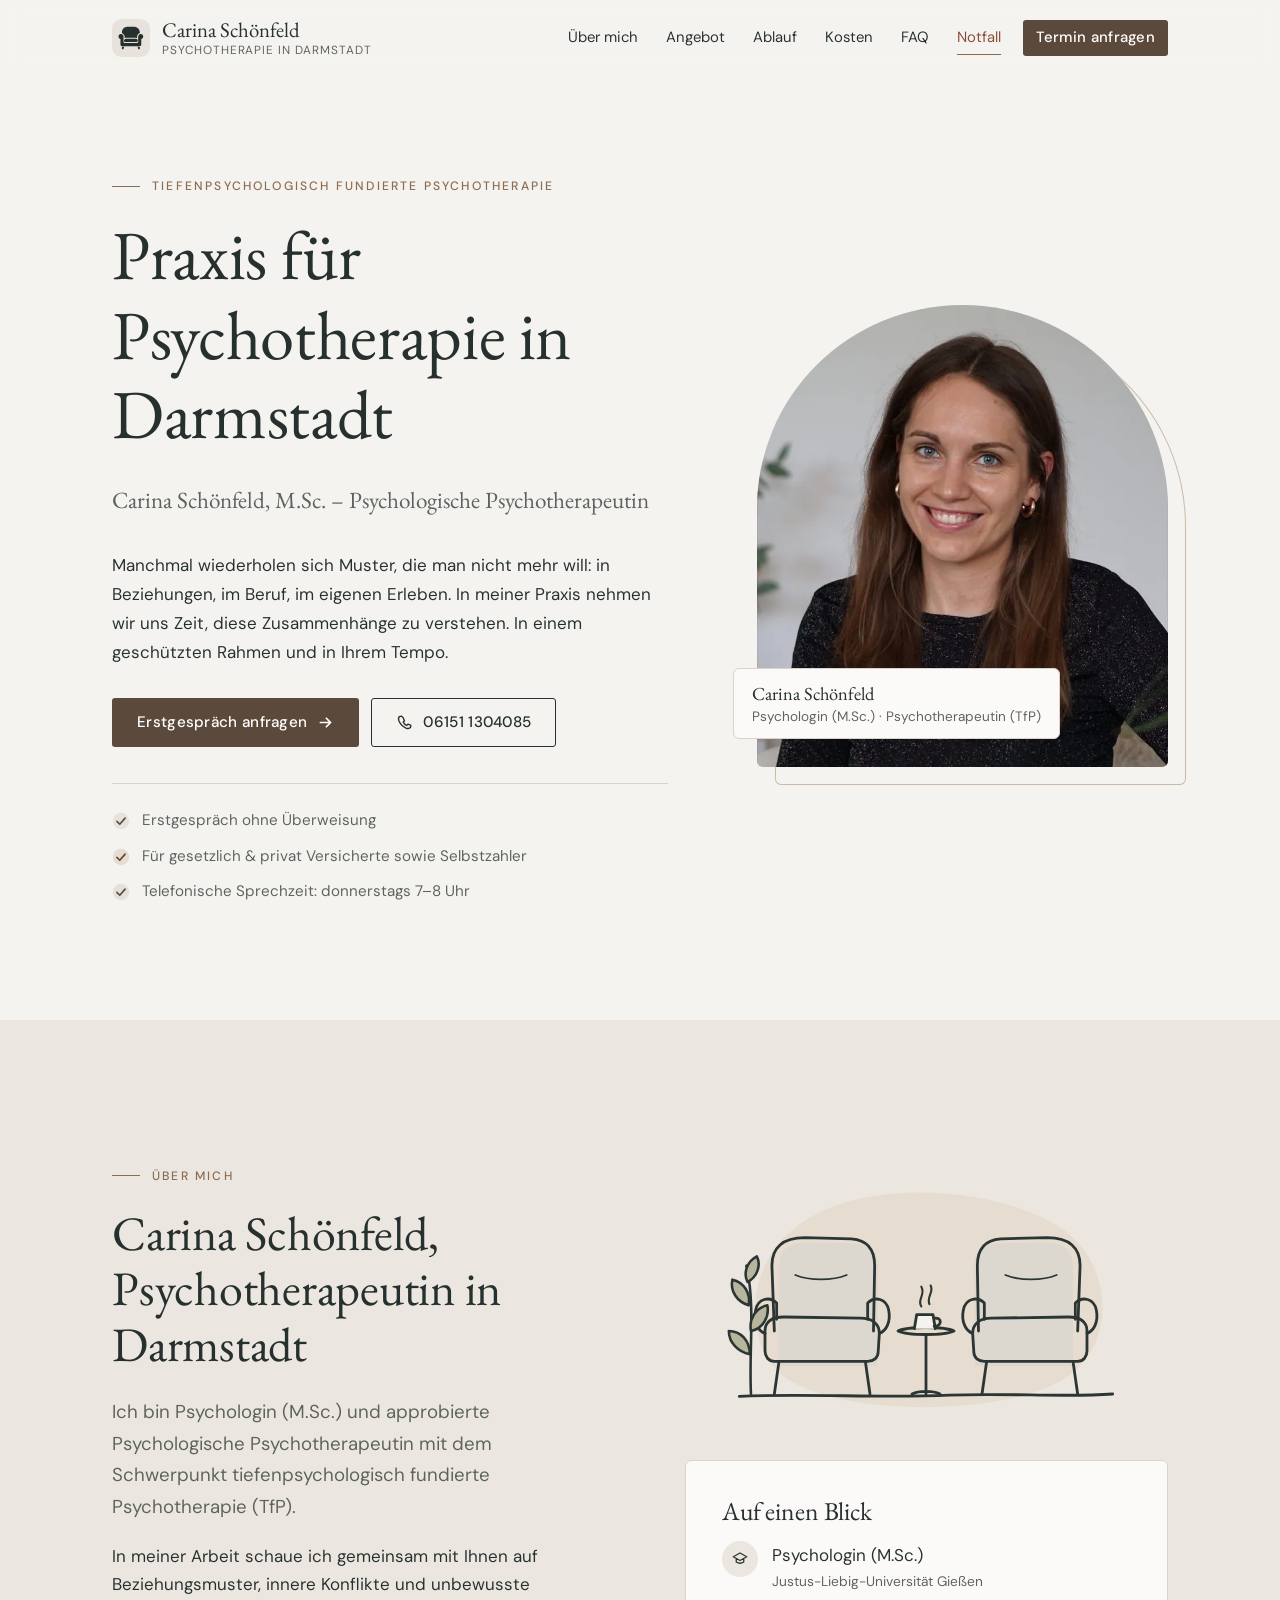
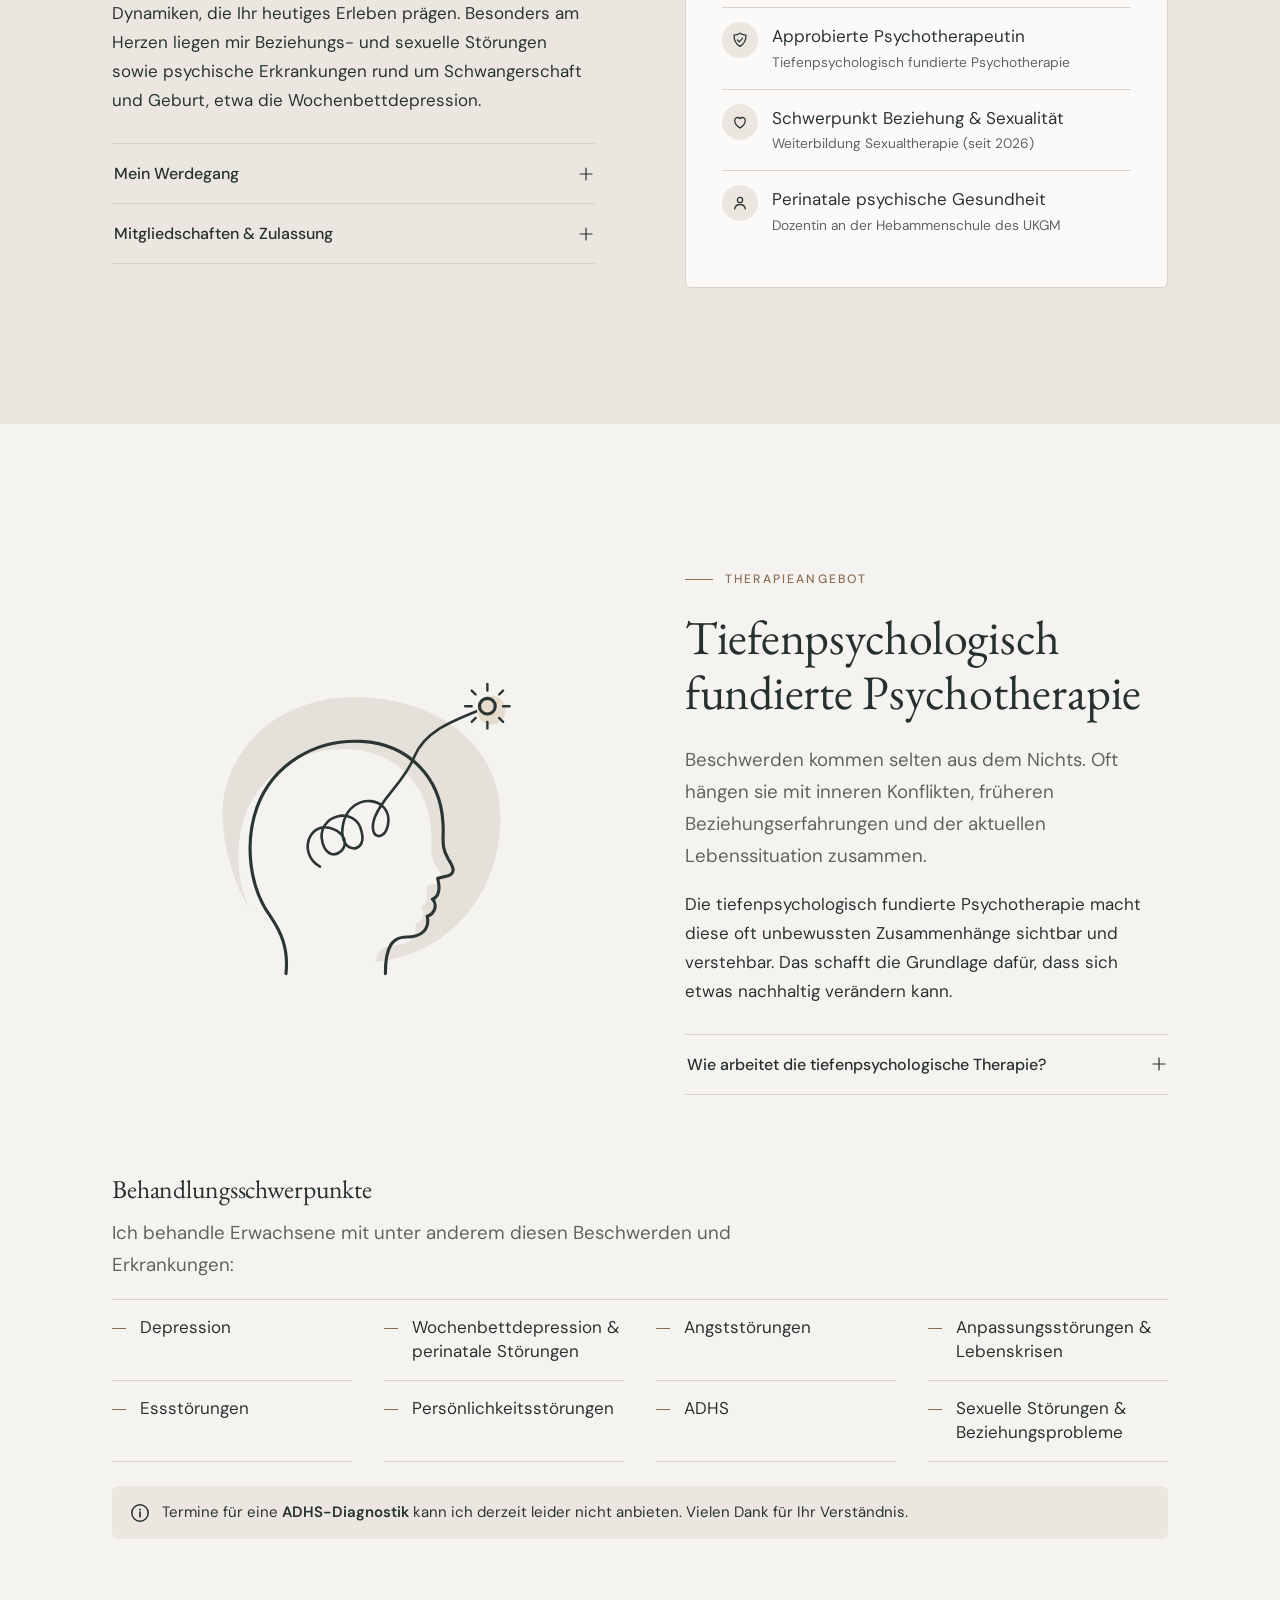
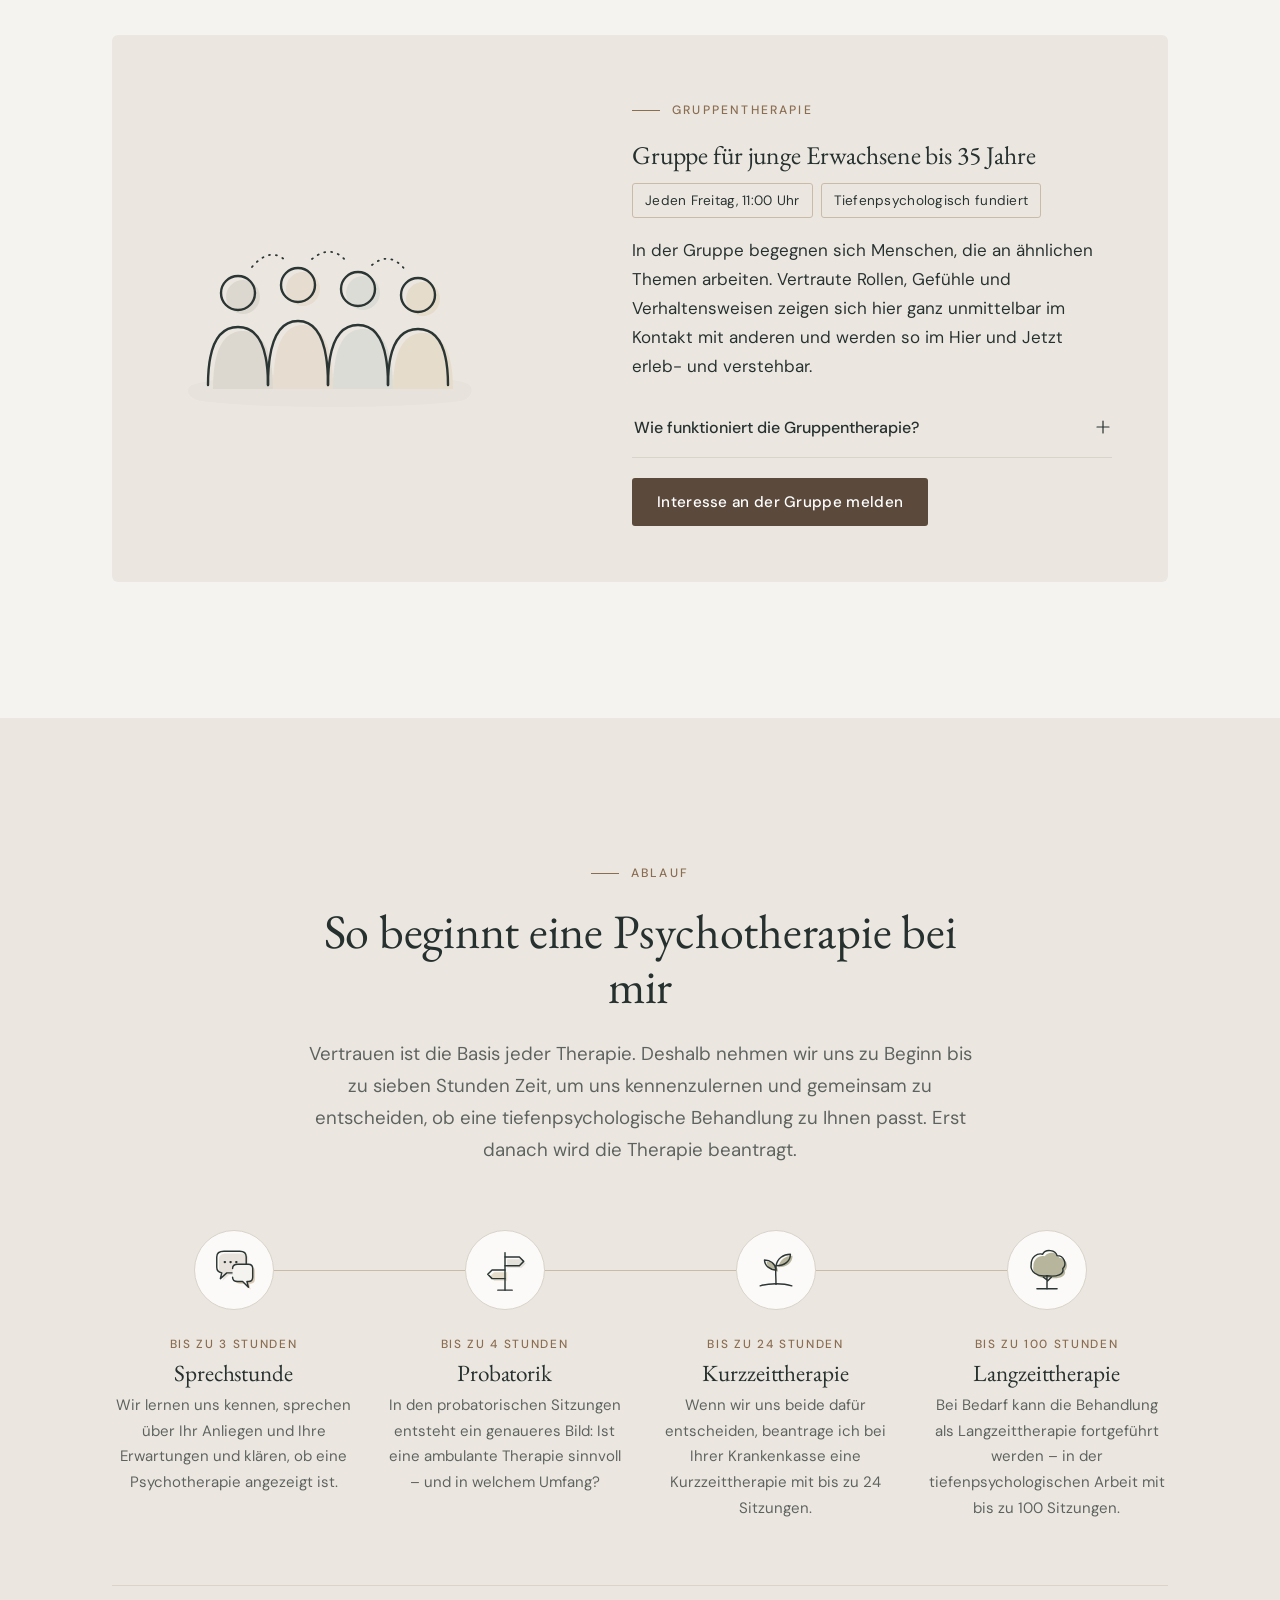
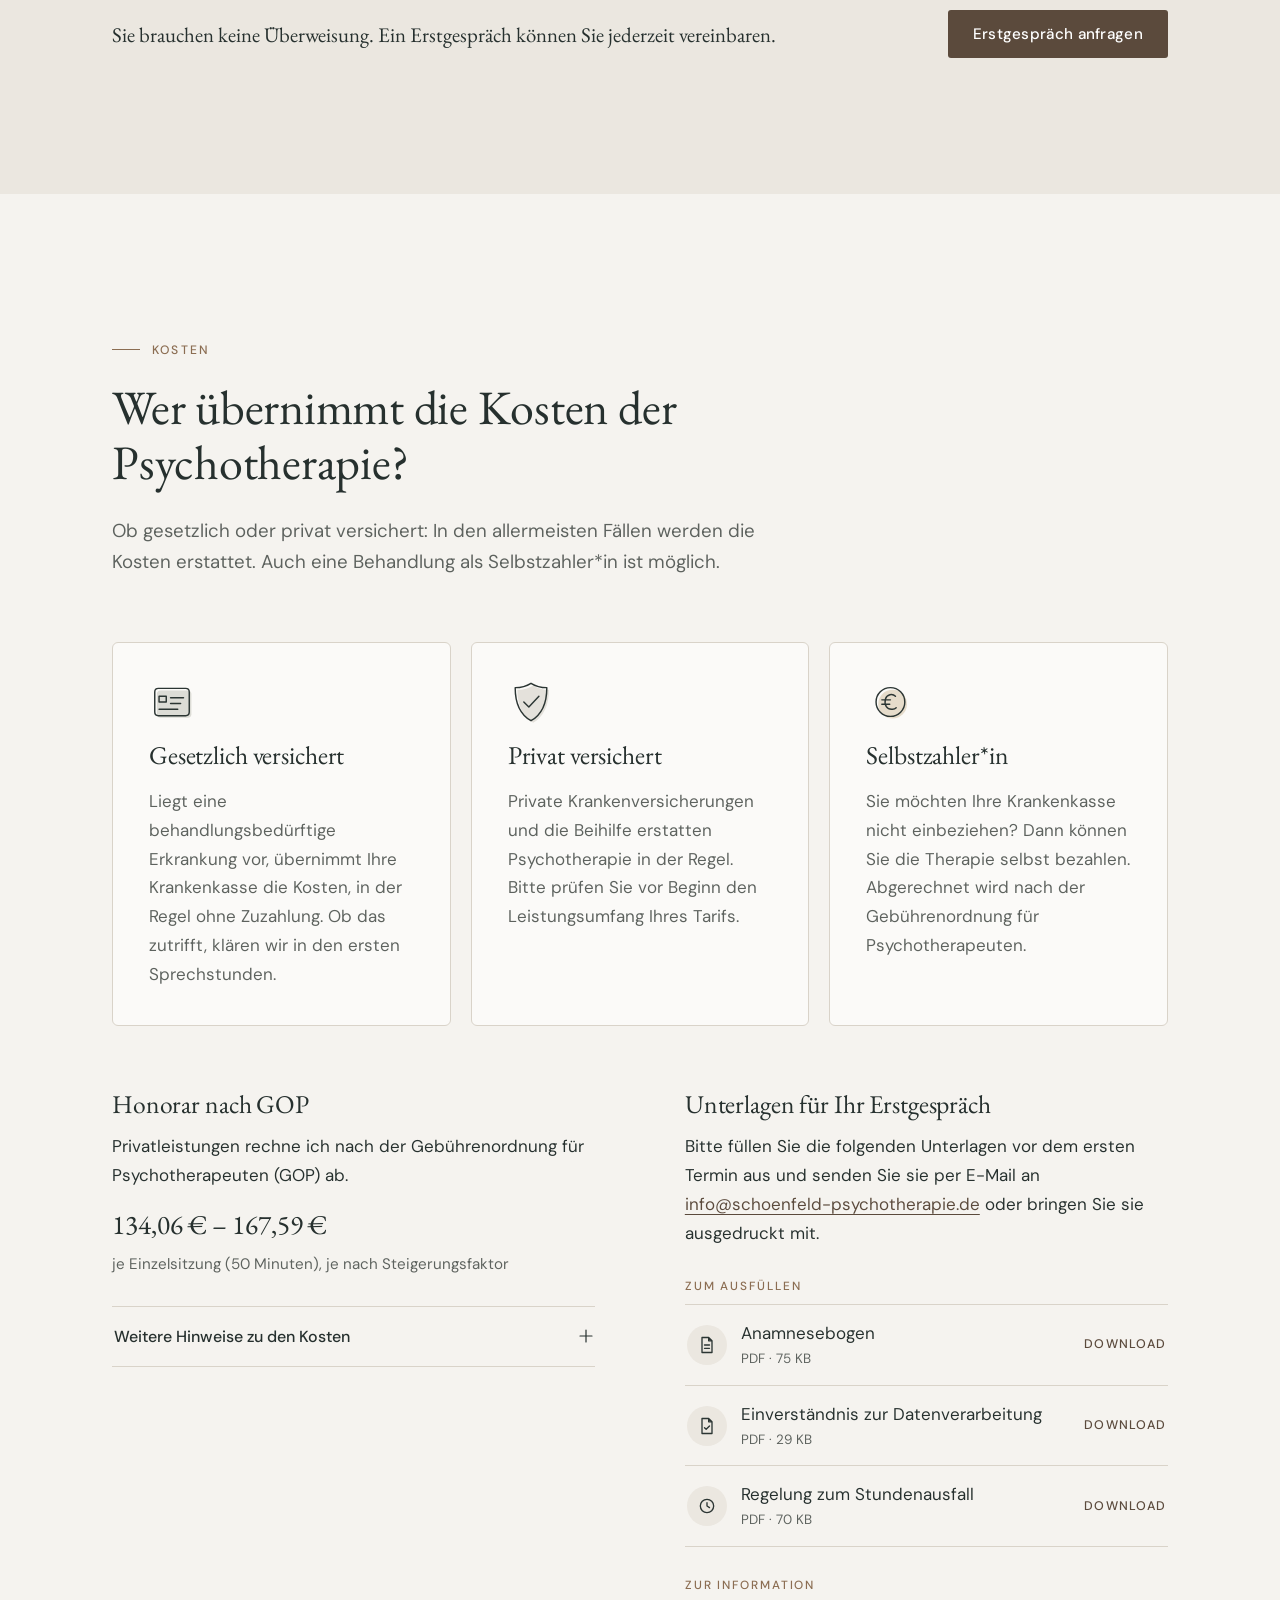
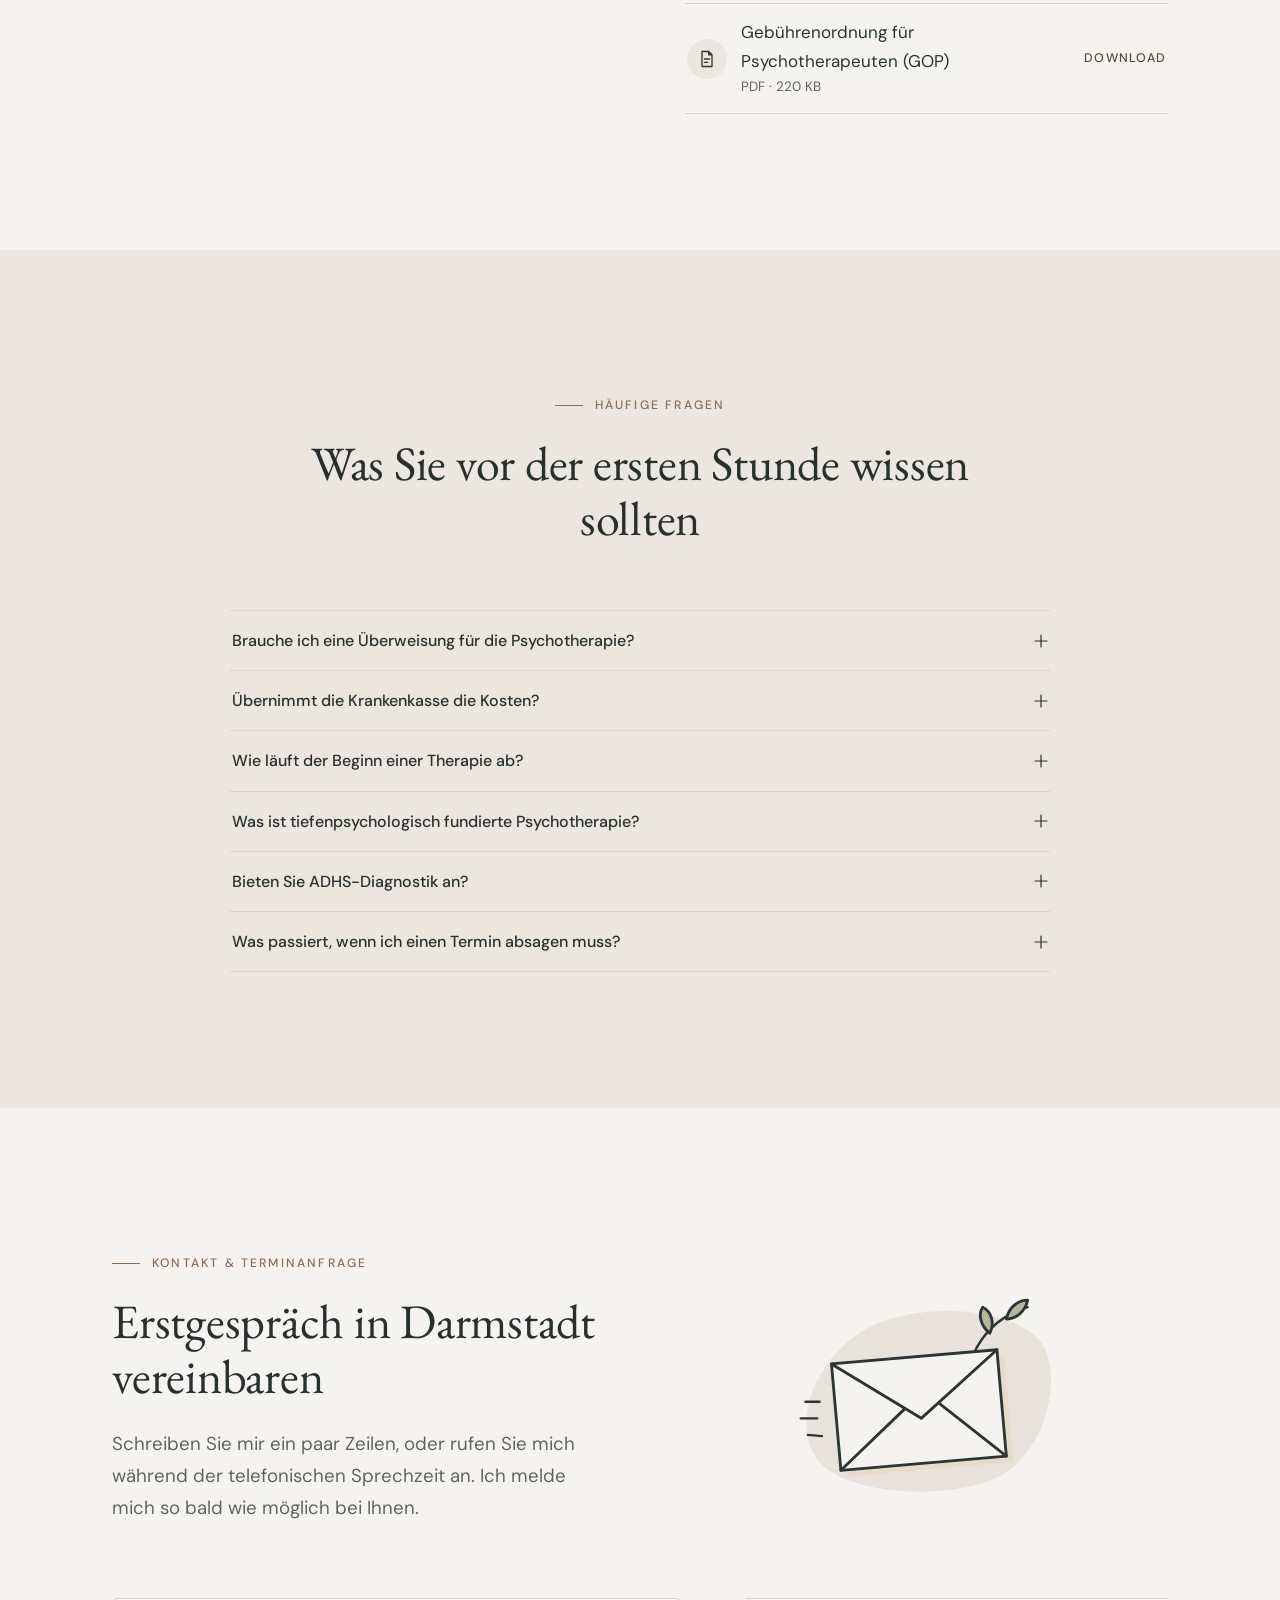
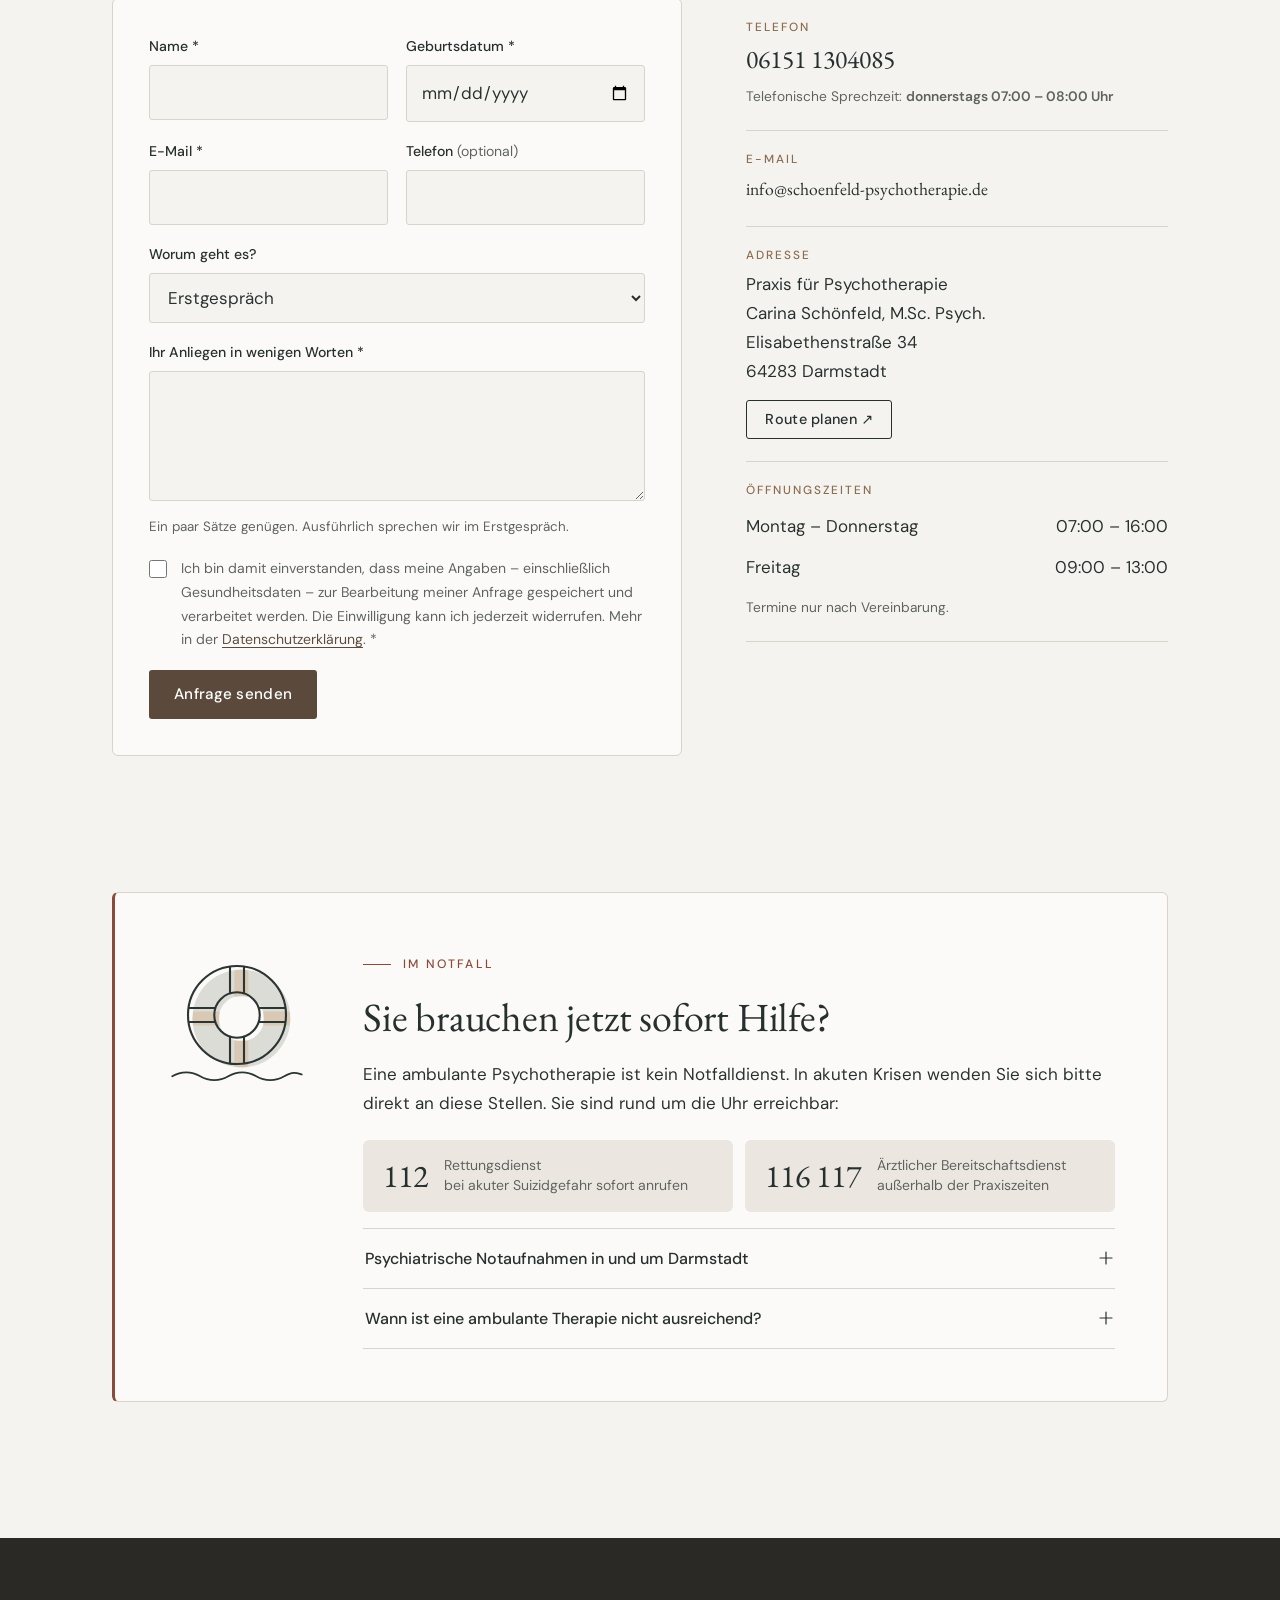
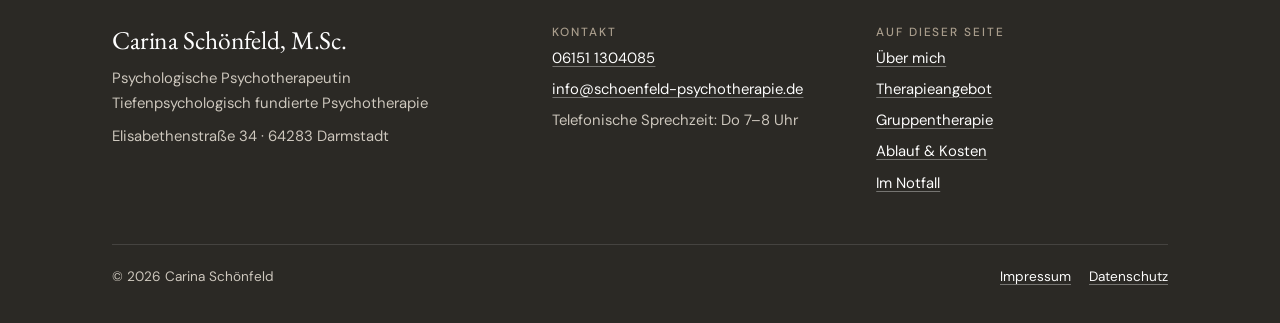
==== commit e374a9a4: "Redesign: ruhiger, minimalistischer Stil in Naturtönen - Farben: Steinweiß, Stein, Walnuss/Eiche, Mo" ====
--- a/index.html
+++ b/index.html
@@ -7,7 +7,7 @@
   <meta name="description" content="Praxis für tiefenpsychologisch fundierte Psychotherapie in Darmstadt. Erstgespräch ohne Überweisung – für gesetzlich und privat Versicherte sowie Selbstzahler.">
   <link rel="canonical" href="https://schoenfeld-psychotherapie.de/">
   <meta name="robots" content="index, follow, max-image-preview:large">
-  <meta name="theme-color" content="#fbf7f1">
+  <meta name="theme-color" content="#f5f3ef">
   <meta name="geo.region" content="DE-HE">
   <meta name="geo.placename" content="Darmstadt">
 
@@ -27,8 +27,8 @@
   <link rel="icon" href="assets/illustrations/favicon.svg" type="image/svg+xml">
   <link rel="apple-touch-icon" href="assets/img/carina-schoenfeld-portrait-quadrat.jpg">
 
-  <link rel="preload" href="assets/fonts/fraunces.woff2" as="font" type="font/woff2" crossorigin>
-  <link rel="preload" href="assets/fonts/figtree.woff2" as="font" type="font/woff2" crossorigin>
+  <link rel="preload" href="assets/fonts/eb-garamond.woff2" as="font" type="font/woff2" crossorigin>
+  <link rel="preload" href="assets/fonts/dm-sans.woff2" as="font" type="font/woff2" crossorigin>
   <link rel="preload" as="image" type="image/webp"
         imagesrcset="assets/img/carina-schoenfeld-psychotherapeutin-darmstadt-440.webp 440w, assets/img/carina-schoenfeld-psychotherapeutin-darmstadt-660.webp 660w, assets/img/carina-schoenfeld-psychotherapeutin-darmstadt-860.webp 860w"
         imagesizes="(max-width: 860px) 340px, 460px" fetchpriority="high">
@@ -151,7 +151,7 @@
   <div class="wrap hero-grid">
     <div>
       <p class="eyebrow">Tiefenpsychologisch fundierte Psychotherapie</p>
-      <h1 id="hero-title">Praxis für Psychotherapie in <span class="scribble">Darmstadt</span></h1>
+      <h1 id="hero-title">Praxis für Psychotherapie in Darmstadt</h1>
       <p class="hero-sub">Carina Schönfeld, M.Sc. – Psychologische Psychotherapeutin</p>
       <p class="hero-lead">Manchmal wiederholen sich Muster, die man nicht mehr will: in Beziehungen, im Beruf, im eigenen Erleben. In meiner Praxis nehmen wir uns Zeit, diese Zusammenhänge zu verstehen. In einem geschützten Rahmen und in Ihrem Tempo.</p>
       <div class="hero-actions">
@@ -165,9 +165,9 @@
         </a>
       </div>
       <ul class="facts">
-        <li><svg viewBox="0 0 22 22" aria-hidden="true"><circle cx="11" cy="11" r="10" fill="#dbe8de"/><path d="M6 11.5 9.5 15 16 7.5" fill="none" stroke="#3f6656" stroke-width="2" stroke-linecap="round" stroke-linejoin="round"/></svg>Erstgespräch ohne Überweisung</li>
-        <li><svg viewBox="0 0 22 22" aria-hidden="true"><circle cx="11" cy="11" r="10" fill="#f7dccd"/><path d="M6 11.5 9.5 15 16 7.5" fill="none" stroke="#3f6656" stroke-width="2" stroke-linecap="round" stroke-linejoin="round"/></svg>Für gesetzlich &amp; privat Versicherte sowie Selbstzahler</li>
-        <li><svg viewBox="0 0 22 22" aria-hidden="true"><circle cx="11" cy="11" r="10" fill="#e4def0"/><path d="M6 11.5 9.5 15 16 7.5" fill="none" stroke="#3f6656" stroke-width="2" stroke-linecap="round" stroke-linejoin="round"/></svg>Telefonische Sprechzeit: donnerstags 7–8 Uhr</li>
+        <li><svg viewBox="0 0 22 22" aria-hidden="true"><circle cx="11" cy="11" r="10" fill="#e7e3dc"/><path d="M6 11.5 9.5 15 16 7.5" fill="none" stroke="#5b4a3c" stroke-width="2" stroke-linecap="round" stroke-linejoin="round"/></svg>Erstgespräch ohne Überweisung</li>
+        <li><svg viewBox="0 0 22 22" aria-hidden="true"><circle cx="11" cy="11" r="10" fill="#e6dccf"/><path d="M6 11.5 9.5 15 16 7.5" fill="none" stroke="#5b4a3c" stroke-width="2" stroke-linecap="round" stroke-linejoin="round"/></svg>Für gesetzlich &amp; privat Versicherte sowie Selbstzahler</li>
+        <li><svg viewBox="0 0 22 22" aria-hidden="true"><circle cx="11" cy="11" r="10" fill="#e4e1db"/><path d="M6 11.5 9.5 15 16 7.5" fill="none" stroke="#5b4a3c" stroke-width="2" stroke-linecap="round" stroke-linejoin="round"/></svg>Telefonische Sprechzeit: donnerstags 7–8 Uhr</li>
       </ul>
     </div>
 
@@ -190,8 +190,7 @@
 </section>
 
 <!-- ============ ÜBER MICH ============ -->
-<svg class="wave" viewBox="0 0 1440 48" preserveAspectRatio="none" aria-hidden="true"><path d="M0 30C240 6 480 46 720 28s480-26 720 0v20H0Z" style="fill:var(--sage)"/></svg>
-<section class="section section--sage" id="ueber-mich" aria-labelledby="ueber-mich-title">
+<section class="section section--stone" id="ueber-mich" aria-labelledby="ueber-mich-title">
   <div class="wrap split split--top">
     <div class="reveal">
       <p class="eyebrow">Über mich</p>
@@ -232,16 +231,15 @@
       <div class="card" style="margin-top:24px">
         <h3>Auf einen Blick</h3>
         <ul class="glance">
-          <li><span class="dot" style="background:var(--peach)"><svg viewBox="0 0 24 24" aria-hidden="true"><path d="M3 9 12 4l9 5-9 5Z M7 11.5V16c3 2 7 2 10 0v-4.5" fill="none" stroke="#2b3533" stroke-width="1.7" stroke-linejoin="round"/></svg></span><span>Psychologin (M.Sc.)<small>Justus-Liebig-Universität Gießen</small></span></li>
-          <li><span class="dot" style="background:var(--lavender)"><svg viewBox="0 0 24 24" aria-hidden="true"><path d="M12 3c3 2 6 2.5 8 2.5 0 7-3 12-8 15-5-3-8-8-8-15 2 0 5-.5 8-2.5Z M8.5 12l2.5 2.5 4.5-5" fill="none" stroke="#2b3533" stroke-width="1.7" stroke-linejoin="round" stroke-linecap="round"/></svg></span><span>Approbierte Psychotherapeutin<small>Tiefenpsychologisch fundierte Psychotherapie</small></span></li>
-          <li><span class="dot" style="background:var(--butter)"><svg viewBox="0 0 24 24" aria-hidden="true"><path d="M12 20s-7-4.4-7-10a4 4 0 0 1 7-2.6A4 4 0 0 1 19 10c0 5.6-7 10-7 10Z" fill="none" stroke="#2b3533" stroke-width="1.7" stroke-linejoin="round"/></svg></span><span>Schwerpunkt Beziehung &amp; Sexualität<small>Weiterbildung Sexualtherapie (seit 2026)</small></span></li>
-          <li><span class="dot" style="background:var(--sky)"><svg viewBox="0 0 24 24" aria-hidden="true"><circle cx="12" cy="8" r="3.5" fill="none" stroke="#2b3533" stroke-width="1.7"/><path d="M5 20c.5-4 3.3-6 7-6s6.5 2 7 6" fill="none" stroke="#2b3533" stroke-width="1.7" stroke-linecap="round"/></svg></span><span>Perinatale psychische Gesundheit<small>Dozentin an der Hebammenschule des UKGM</small></span></li>
+          <li><span class="dot"><svg viewBox="0 0 24 24" aria-hidden="true"><path d="M3 9 12 4l9 5-9 5Z M7 11.5V16c3 2 7 2 10 0v-4.5" fill="none" stroke="#2b3533" stroke-width="1.7" stroke-linejoin="round"/></svg></span><span>Psychologin (M.Sc.)<small>Justus-Liebig-Universität Gießen</small></span></li>
+          <li><span class="dot"><svg viewBox="0 0 24 24" aria-hidden="true"><path d="M12 3c3 2 6 2.5 8 2.5 0 7-3 12-8 15-5-3-8-8-8-15 2 0 5-.5 8-2.5Z M8.5 12l2.5 2.5 4.5-5" fill="none" stroke="#2b3533" stroke-width="1.7" stroke-linejoin="round" stroke-linecap="round"/></svg></span><span>Approbierte Psychotherapeutin<small>Tiefenpsychologisch fundierte Psychotherapie</small></span></li>
+          <li><span class="dot"><svg viewBox="0 0 24 24" aria-hidden="true"><path d="M12 20s-7-4.4-7-10a4 4 0 0 1 7-2.6A4 4 0 0 1 19 10c0 5.6-7 10-7 10Z" fill="none" stroke="#2b3533" stroke-width="1.7" stroke-linejoin="round"/></svg></span><span>Schwerpunkt Beziehung &amp; Sexualität<small>Weiterbildung Sexualtherapie (seit 2026)</small></span></li>
+          <li><span class="dot"><svg viewBox="0 0 24 24" aria-hidden="true"><circle cx="12" cy="8" r="3.5" fill="none" stroke="#2b3533" stroke-width="1.7"/><path d="M5 20c.5-4 3.3-6 7-6s6.5 2 7 6" fill="none" stroke="#2b3533" stroke-width="1.7" stroke-linecap="round"/></svg></span><span>Perinatale psychische Gesundheit<small>Dozentin an der Hebammenschule des UKGM</small></span></li>
         </ul>
       </div>
     </div>
   </div>
 </section>
-<svg class="wave" viewBox="0 0 1440 48" preserveAspectRatio="none" aria-hidden="true" style="background:var(--sage)"><path d="M0 18C300 44 560 4 860 22s420 18 580-2v28H0Z" style="fill:var(--cream)"/></svg>
 
 <!-- ============ THERAPIEANGEBOT ============ -->
 <section class="section" id="therapieangebot" aria-labelledby="angebot-title">
@@ -311,8 +309,7 @@
 </section>
 
 <!-- ============ ABLAUF ============ -->
-<svg class="wave" viewBox="0 0 1440 48" preserveAspectRatio="none" aria-hidden="true"><path d="M0 28C260 2 520 40 780 24s440-22 660 4v20H0Z" fill="#fbebe1"/></svg>
-<section class="section section--peach" id="ablauf" aria-labelledby="ablauf-title">
+<section class="section section--stone" id="ablauf" aria-labelledby="ablauf-title">
   <div class="wrap">
     <div class="section-head center reveal">
       <p class="eyebrow">Ablauf</p>
@@ -324,11 +321,11 @@
       <li class="step reveal">
         <div class="step-icon">
           <svg viewBox="0 0 64 64" aria-hidden="true">
-            <path transform="translate(3 3)" d="M8 14c0-5 4-8 10-8h22c6 0 9 3 9 8v14c0 5-3 8-9 8H22l-9 8 2-8c-4-1-7-4-7-8Z" fill="#dbe8de"/>
-            <path transform="translate(3 3)" d="M30 30c0-4 3-6 7-6h15c4 0 6 2 6 6v12c0 4-2 6-6 6h-2l2 8-8-8h-7c-4 0-7-2-7-6Z" fill="#f2c7b3"/>
+            <path transform="translate(3 3)" d="M8 14c0-5 4-8 10-8h22c6 0 9 3 9 8v14c0 5-3 8-9 8H22l-9 8 2-8c-4-1-7-4-7-8Z" fill="#e7e3dc"/>
+            <path transform="translate(3 3)" d="M30 30c0-4 3-6 7-6h15c4 0 6 2 6 6v12c0 4-2 6-6 6h-2l2 8-8-8h-7c-4 0-7-2-7-6Z" fill="#d8c8b4"/>
             <g fill="none" stroke="#2b3533" stroke-width="2" stroke-linecap="round" stroke-linejoin="round">
               <path d="M8 14c0-5 4-8 10-8h22c6 0 9 3 9 8v14c0 5-3 8-9 8H22l-9 8 2-8c-4-1-7-4-7-8Z"/>
-              <path d="M30 30c0-4 3-6 7-6h15c4 0 6 2 6 6v12c0 4-2 6-6 6h-2l2 8-8-8h-7c-4 0-7-2-7-6" fill="#fbf7f1"/>
+              <path d="M30 30c0-4 3-6 7-6h15c4 0 6 2 6 6v12c0 4-2 6-6 6h-2l2 8-8-8h-7c-4 0-7-2-7-6" fill="#f5f3ef"/>
               <path d="M19 21h.5M27 21h.5M35 21h.5" stroke-width="3"/>
             </g>
           </svg>
@@ -342,8 +339,8 @@
       <li class="step reveal">
         <div class="step-icon">
           <svg viewBox="0 0 64 64" aria-hidden="true">
-            <path transform="translate(3 3)" d="M32 14h20l6 6-6 6H32Z" fill="#e4def0"/>
-            <path transform="translate(3 3)" d="M32 32H14l-6 6 6 6h18Z" fill="#f4e6b8"/>
+            <path transform="translate(3 3)" d="M32 14h20l6 6-6 6H32Z" fill="#e4e1db"/>
+            <path transform="translate(3 3)" d="M32 32H14l-6 6 6 6h18Z" fill="#e6dccb"/>
             <g fill="none" stroke="#2b3533" stroke-width="2" stroke-linecap="round" stroke-linejoin="round">
               <path d="M32 60V8"/>
               <path d="M32 14h20l6 6-6 6H32"/>
@@ -361,8 +358,8 @@
       <li class="step reveal">
         <div class="step-icon">
           <svg viewBox="0 0 64 64" aria-hidden="true">
-            <path transform="translate(3 2)" d="M32 32c-8 0-16-6-16-14 8 0 15 5 16 14Z" fill="#a9c7b4"/>
-            <path transform="translate(3 2)" d="M32 26c2-10 10-16 20-16 0 10-8 16-20 16Z" fill="#a9c7b4"/>
+            <path transform="translate(3 2)" d="M32 32c-8 0-16-6-16-14 8 0 15 5 16 14Z" fill="#b8b59d"/>
+            <path transform="translate(3 2)" d="M32 26c2-10 10-16 20-16 0 10-8 16-20 16Z" fill="#b8b59d"/>
             <g fill="none" stroke="#2b3533" stroke-width="2" stroke-linecap="round" stroke-linejoin="round">
               <path d="M10 54c12-4 32-4 44 0"/>
               <path d="M32 52c0-10-1-18 0-26"/>
@@ -380,7 +377,7 @@
       <li class="step reveal">
         <div class="step-icon">
           <svg viewBox="0 0 64 64" aria-hidden="true">
-            <path transform="translate(3 3)" d="M32 40c-14 2-24-6-22-16 0-10 8-16 16-14 4-8 18-6 20 2 10 0 14 12 8 18 2 8-8 12-22 10Z" fill="#a9c7b4"/>
+            <path transform="translate(3 3)" d="M32 40c-14 2-24-6-22-16 0-10 8-16 16-14 4-8 18-6 20 2 10 0 14 12 8 18 2 8-8 12-22 10Z" fill="#b8b59d"/>
             <g fill="none" stroke="#2b3533" stroke-width="2" stroke-linecap="round" stroke-linejoin="round">
               <path d="M32 40c-14 2-24-6-22-16 0-10 8-16 16-14 4-8 18-6 20 2 10 0 14 12 8 18 2 8-8 12-22 10Z"/>
               <path d="M32 58V40M32 48l6-6M32 46l-5-4"/>
@@ -402,7 +399,6 @@
     </div>
   </div>
 </section>
-<svg class="wave" viewBox="0 0 1440 48" preserveAspectRatio="none" aria-hidden="true" style="background:#fbebe1"><path d="M0 22C320 46 620 2 920 20s360 20 520 0v28H0Z" style="fill:var(--cream)"/></svg>
 
 <!-- ============ KOSTEN & UNTERLAGEN ============ -->
 <section class="section" id="kosten" aria-labelledby="kosten-title">
@@ -416,7 +412,7 @@
     <div class="cost-grid">
       <article class="card reveal">
         <svg viewBox="0 0 64 64" aria-hidden="true">
-          <path transform="translate(3 3)" d="M8 18c0-3 2-5 5-5h38c3 0 5 2 5 5v28c0 3-2 5-5 5H13c-3 0-5-2-5-5Z" fill="#d7e7ee"/>
+          <path transform="translate(3 3)" d="M8 18c0-3 2-5 5-5h38c3 0 5 2 5 5v28c0 3-2 5-5 5H13c-3 0-5-2-5-5Z" fill="#dcdcd6"/>
           <g fill="none" stroke="#2b3533" stroke-width="2" stroke-linecap="round" stroke-linejoin="round">
             <path d="M8 18c0-3 2-5 5-5h38c3 0 5 2 5 5v28c0 3-2 5-5 5H13c-3 0-5-2-5-5Z"/>
             <path d="M14 24h10v8H14ZM30 26h18M30 34h14M14 42h26"/>
@@ -427,7 +423,7 @@
       </article>
       <article class="card reveal">
         <svg viewBox="0 0 64 64" aria-hidden="true">
-          <path transform="translate(3 3)" d="M32 6c8 5 16 6 22 6 0 22-8 38-22 46-14-8-22-24-22-46 6 0 14-1 22-6Z" fill="#e4def0"/>
+          <path transform="translate(3 3)" d="M32 6c8 5 16 6 22 6 0 22-8 38-22 46-14-8-22-24-22-46 6 0 14-1 22-6Z" fill="#e4e1db"/>
           <g fill="none" stroke="#2b3533" stroke-width="2" stroke-linecap="round" stroke-linejoin="round">
             <path d="M32 6c8 5 16 6 22 6 0 22-8 38-22 46-14-8-22-24-22-46 6 0 14-1 22-6Z"/>
             <path d="m22 32 7 7 14-15"/>
@@ -438,7 +434,7 @@
       </article>
       <article class="card reveal">
         <svg viewBox="0 0 64 64" aria-hidden="true">
-          <circle cx="37" cy="35" r="20" fill="#f4e6b8"/>
+          <circle cx="37" cy="35" r="20" fill="#e6dccb"/>
           <g fill="none" stroke="#2b3533" stroke-width="2" stroke-linecap="round" stroke-linejoin="round">
             <circle cx="34" cy="32" r="20"/>
             <path d="M41 24c-4-4-12-3-14 4-2 8 2 15 10 14 2 0 4-1 5-2M22 29h12M22 35h11"/>
@@ -474,16 +470,16 @@
             <span class="file-ico"><svg viewBox="0 0 24 24" aria-hidden="true"><path d="M6 3h8l4 4v14H6Z M14 3v4h4 M9 12h6M9 16h6" fill="none" stroke="#2b3533" stroke-width="1.6" stroke-linejoin="round" stroke-linecap="round"/></svg></span>
             <span>Anamnesebogen<small>PDF · 75 KB</small></span><span class="dl">Download</span></a></li>
           <li><a href="assets/downloads/einverstaendnis-datenverarbeitung.pdf" download>
-            <span class="file-ico" style="background:var(--lavender)"><svg viewBox="0 0 24 24" aria-hidden="true"><path d="M6 3h8l4 4v14H6Z M14 3v4h4 M9 14l2 2 4-4" fill="none" stroke="#2b3533" stroke-width="1.6" stroke-linejoin="round" stroke-linecap="round"/></svg></span>
+            <span class="file-ico"><svg viewBox="0 0 24 24" aria-hidden="true"><path d="M6 3h8l4 4v14H6Z M14 3v4h4 M9 14l2 2 4-4" fill="none" stroke="#2b3533" stroke-width="1.6" stroke-linejoin="round" stroke-linecap="round"/></svg></span>
             <span>Einverständnis zur Datenverarbeitung<small>PDF · 29 KB</small></span><span class="dl">Download</span></a></li>
           <li><a href="assets/downloads/regelung-stundenausfall.pdf" download>
-            <span class="file-ico" style="background:var(--butter)"><svg viewBox="0 0 24 24" aria-hidden="true"><circle cx="12" cy="12" r="8" fill="none" stroke="#2b3533" stroke-width="1.6"/><path d="M12 8v4l3 2" fill="none" stroke="#2b3533" stroke-width="1.6" stroke-linecap="round"/></svg></span>
+            <span class="file-ico"><svg viewBox="0 0 24 24" aria-hidden="true"><circle cx="12" cy="12" r="8" fill="none" stroke="#2b3533" stroke-width="1.6"/><path d="M12 8v4l3 2" fill="none" stroke="#2b3533" stroke-width="1.6" stroke-linecap="round"/></svg></span>
             <span>Regelung zum Stundenausfall<small>PDF · 70 KB</small></span><span class="dl">Download</span></a></li>
         </ul>
         <p class="downloads-group-title">Zur Information</p>
         <ul class="downloads">
           <li><a href="assets/downloads/gebuehrenordnung-psychotherapeuten-gop.pdf" download>
-            <span class="file-ico" style="background:var(--sky)"><svg viewBox="0 0 24 24" aria-hidden="true"><path d="M6 3h8l4 4v14H6Z M14 3v4h4 M9 12h6M9 16h4" fill="none" stroke="#2b3533" stroke-width="1.6" stroke-linejoin="round" stroke-linecap="round"/></svg></span>
+            <span class="file-ico"><svg viewBox="0 0 24 24" aria-hidden="true"><path d="M6 3h8l4 4v14H6Z M14 3v4h4 M9 12h6M9 16h4" fill="none" stroke="#2b3533" stroke-width="1.6" stroke-linejoin="round" stroke-linecap="round"/></svg></span>
             <span>Gebührenordnung für Psychotherapeuten (GOP)<small>PDF · 220 KB</small></span><span class="dl">Download</span></a></li>
         </ul>
       </div>
@@ -492,8 +488,7 @@
 </section>
 
 <!-- ============ FAQ ============ -->
-<svg class="wave" viewBox="0 0 1440 48" preserveAspectRatio="none" aria-hidden="true"><path d="M0 26C280 4 540 44 800 26s420-24 640 0v22H0Z" fill="#efeaf6"/></svg>
-<section class="section section--lavender" id="faq" aria-labelledby="faq-title">
+<section class="section section--stone" id="faq" aria-labelledby="faq-title">
   <div class="wrap">
     <div class="section-head center reveal">
       <p class="eyebrow">Häufige Fragen</p>
@@ -527,7 +522,6 @@
     </div>
   </div>
 </section>
-<svg class="wave" viewBox="0 0 1440 48" preserveAspectRatio="none" aria-hidden="true" style="background:#efeaf6"><path d="M0 20C300 46 600 4 900 22s380 18 540-2v28H0Z" style="fill:var(--cream)"/></svg>
 
 <!-- ============ KONTAKT ============ -->
 <section class="section" id="kontakt" aria-labelledby="kontakt-title">
@@ -624,7 +618,7 @@
     <div class="emergency reveal">
       <img src="assets/illustrations/rettungsring.svg" width="160" height="160" loading="lazy" alt="">
       <div>
-        <p class="eyebrow" style="color:var(--accent-warm)">Im Notfall</p>
+        <p class="eyebrow" style="color:var(--alert)">Im Notfall</p>
         <h2 id="notfall-title">Sie brauchen jetzt sofort Hilfe?</h2>
         <p>Eine ambulante Psychotherapie ist kein Notfalldienst. In akuten Krisen wenden Sie sich bitte direkt an diese Stellen. Sie sind rund um die Uhr erreichbar:</p>
         <div class="hotlines">
--- a/assets/css/styles.css
+++ b/assets/css/styles.css
@@ -1,61 +1,54 @@
 /* ==========================================================================
    Praxis Carina Schönfeld – Stylesheet
+   Stil: clean, ruhig, minimalistisch – Naturtöne (Stein, Holz, Moos).
    Farben & Abstände zentral in :root anpassen.
    ========================================================================== */
 
 @font-face {
-  font-family: "Fraunces";
-  src: url("../fonts/fraunces.woff2") format("woff2");
-  font-weight: 300 700;
+  font-family: "EB Garamond";
+  src: url("../fonts/eb-garamond.woff2") format("woff2");
+  font-weight: 400 800;
   font-style: normal;
   font-display: swap;
 }
 @font-face {
-  font-family: "Fraunces";
-  src: url("../fonts/fraunces-italic.woff2") format("woff2");
-  font-weight: 300 700;
-  font-style: italic;
-  font-display: swap;
-}
-@font-face {
-  font-family: "Figtree";
-  src: url("../fonts/figtree.woff2") format("woff2");
-  font-weight: 300 800;
+  font-family: "DM Sans";
+  src: url("../fonts/dm-sans.woff2") format("woff2");
+  font-weight: 100 1000;
   font-style: normal;
   font-display: swap;
 }
 
 :root {
-  /* Grundfarben */
-  --cream: #fbf7f1;
-  --paper: #ffffff;
+  /* Grundfarben – Stein */
+  --bg: #f5f3ef;          /* Steinweiß, Seitenhintergrund */
+  --surface: #fbfaf8;     /* Karten, Formularfelder */
+  --stone: #ebe7e0;       /* Abschnittsflächen */
+  --stone-2: #dedad2;     /* Icons-Flächen, Hover */
+  --line: #d9d3c9;        /* Haarlinien */
+
+  /* Holz & Natur */
+  --sand: #c9bba7;        /* helles Holz, Linien-Akzente */
+  --wood: #8b6d52;        /* Eiche – Eyebrows, Details */
+  --moss: #8a8b73;        /* gedecktes Moos */
+
+  /* Text */
   --ink: #26302e;
-  --ink-soft: #56625e;
-  --line: #e7e0d5;
-
-  /* Pastelltöne */
-  --sage: #dbe8de;
-  --sage-mid: #a9c7b4;
-  --peach: #f7dccd;
-  --peach-mid: #f2c7b3;
-  --lavender: #e4def0;
-  --butter: #f4e6b8;
-  --sky: #d7e7ee;
+  --ink-soft: #5d625e;
 
   /* Akzente (kontraststark für Text/Buttons) */
-  --accent: #3f6656;
-  --accent-hover: #335446;
-  --accent-warm: #a4533a;
-
-  --font-serif: "Fraunces", Georgia, "Times New Roman", serif;
-  --font-sans: "Figtree", system-ui, -apple-system, "Segoe UI", Roboto, sans-serif;
-
-  --radius: 22px;
-  --radius-sm: 14px;
-  --shadow: 0 1px 2px rgba(38, 48, 46, .04), 0 8px 28px -12px rgba(38, 48, 46, .14);
+  --accent: #5b4a3c;      /* Walnuss – Buttons, Links */
+  --accent-hover: #46392e;
+  --alert: #8a4b38;       /* gedämpftes Rostrot – nur Notfall */
+
+  --font-serif: "EB Garamond", Garamond, Georgia, "Times New Roman", serif;
+  --font-sans: "DM Sans", system-ui, -apple-system, "Segoe UI", Roboto, sans-serif;
+
+  --radius: 6px;
+  --radius-btn: 3px;
   --wrap: 1120px;
   --gutter: clamp(16px, 4vw, 32px);
-  --section: clamp(64px, 10vw, 120px);
+  --section: clamp(72px, 11vw, 136px);
 
   interpolate-size: allow-keywords;
 }
@@ -66,329 +59,306 @@
 @media (prefers-reduced-motion: reduce) { html { scroll-behavior: auto; } *, *::before, *::after { animation: none !important; transition: none !important; } }
 body {
   margin: 0;
-  background: var(--cream);
+  background: var(--bg);
   color: var(--ink);
   font-family: var(--font-sans);
-  font-size: clamp(1rem, .96rem + .2vw, 1.0625rem);
-  line-height: 1.65;
+  font-size: clamp(1rem, .97rem + .15vw, 1.0625rem);
+  font-weight: 380;
+  line-height: 1.7;
   text-rendering: optimizeLegibility;
   -webkit-font-smoothing: antialiased;
   overflow-x: hidden;
 }
 img, svg { display: block; max-width: 100%; height: auto; }
-a { color: var(--accent); text-decoration-thickness: 1px; text-underline-offset: .2em; }
+a { color: var(--accent); text-decoration-thickness: 1px; text-underline-offset: .22em; }
 a:hover { color: var(--accent-hover); }
-h1, h2, h3, h4 { font-family: var(--font-serif); font-weight: 450; line-height: 1.15; letter-spacing: -.01em; margin: 0 0 .5em; color: var(--ink); }
-h1 { font-size: clamp(2.3rem, 1.6rem + 3.2vw, 4rem); font-weight: 400; }
-h2 { font-size: clamp(1.9rem, 1.4rem + 2vw, 2.9rem); }
-h3 { font-size: clamp(1.25rem, 1.1rem + .6vw, 1.55rem); }
+h1, h2, h3, h4 { font-family: var(--font-serif); font-weight: 400; line-height: 1.15; letter-spacing: -.005em; margin: 0 0 .5em; color: var(--ink); }
+h1 { font-size: clamp(2.5rem, 1.8rem + 3.2vw, 4.3rem); }
+h2 { font-size: clamp(2rem, 1.5rem + 2vw, 3rem); }
+h3 { font-size: clamp(1.3rem, 1.15rem + .6vw, 1.6rem); }
 p { margin: 0 0 1em; }
 ul, ol { margin: 0 0 1em; padding-left: 1.2em; }
-strong { font-weight: 650; }
-:focus-visible { outline: 3px solid var(--accent); outline-offset: 3px; border-radius: 6px; }
+strong { font-weight: 600; }
+:focus-visible { outline: 2px solid var(--accent); outline-offset: 3px; border-radius: 2px; }
 
 .wrap { width: 100%; max-width: var(--wrap); margin-inline: auto; padding-inline: var(--gutter); }
 .visually-hidden { position: absolute !important; width: 1px; height: 1px; overflow: hidden; clip: rect(0 0 0 0); white-space: nowrap; }
-.skip-link { position: absolute; left: 12px; top: -60px; background: var(--ink); color: #fff; padding: 10px 16px; border-radius: 10px; z-index: 100; }
+.skip-link { position: absolute; left: 12px; top: -60px; background: var(--ink); color: #fff; padding: 10px 16px; border-radius: var(--radius-btn); z-index: 100; }
 .skip-link:focus { top: 12px; color: #fff; }
 
 /* ---------- Header ---------- */
 .site-header {
   position: sticky; top: 0; z-index: 50;
-  background: color-mix(in srgb, var(--cream) 88%, transparent);
-  backdrop-filter: saturate(1.4) blur(12px);
-  -webkit-backdrop-filter: saturate(1.4) blur(12px);
+  background: color-mix(in srgb, var(--bg) 92%, transparent);
+  backdrop-filter: blur(10px);
+  -webkit-backdrop-filter: blur(10px);
   border-bottom: 1px solid transparent;
   transition: border-color .3s;
 }
 .site-header.is-scrolled { border-bottom-color: var(--line); }
-.header-inner { display: flex; align-items: center; justify-content: space-between; gap: 16px; min-height: 72px; }
+.header-inner { display: flex; align-items: center; justify-content: space-between; gap: 16px; min-height: 76px; }
 .brand { display: flex; align-items: center; gap: 12px; text-decoration: none; color: var(--ink); line-height: 1.2; }
 .brand img { width: 38px; height: 38px; }
-.brand-name { font-family: var(--font-serif); font-size: 1.2rem; font-weight: 500; display: block; }
-.brand-sub { font-size: .78rem; color: var(--ink-soft); letter-spacing: .02em; display: block; }
-
-.nav { display: flex; align-items: center; gap: 6px; }
-.nav ul { list-style: none; display: flex; gap: 2px; margin: 0; padding: 0; }
-.nav a { display: block; padding: 8px 12px; border-radius: 999px; color: var(--ink); text-decoration: none; font-size: .95rem; font-weight: 500; }
-.nav a:hover { background: var(--sage); color: var(--ink); }
-.nav a.is-active { background: var(--sage); }
-.nav .nav-emergency { color: var(--accent-warm); }
-.nav a.btn-primary, .nav a.btn-primary:hover { color: #fff; background: var(--accent); }
-.nav a.btn-primary:hover { background: var(--accent-hover); }
+.brand-name { font-family: var(--font-serif); font-size: 1.3rem; display: block; }
+.brand-sub { font-size: .74rem; color: var(--ink-soft); letter-spacing: .08em; text-transform: uppercase; display: block; }
+
+.nav { display: flex; align-items: center; gap: 10px; }
+.nav ul { list-style: none; display: flex; gap: 4px; margin: 0; padding: 0; }
+.nav a { display: block; padding: 8px 12px; color: var(--ink); text-decoration: none; font-size: .93rem; position: relative; }
+.nav ul a::after { content: ""; position: absolute; left: 12px; right: 12px; bottom: 4px; height: 1px; background: var(--wood); transform: scaleX(0); transition: transform .25s; }
+.nav ul a:hover::after, .nav ul a.is-active::after { transform: scaleX(1); }
+.nav a:hover { color: var(--ink); }
+.nav .nav-emergency { color: var(--alert); }
+.nav a.btn-primary, .nav a.btn-primary:hover { color: #fff; }
 .nav-toggle { display: none; }
 
 @media (max-width: 980px) {
   .nav-toggle {
     display: inline-flex; align-items: center; gap: 8px;
-    border: 1px solid var(--line); background: var(--paper); color: var(--ink);
-    padding: 9px 14px; border-radius: 999px; font: inherit; font-weight: 600; cursor: pointer;
+    border: 1px solid var(--line); background: var(--surface); color: var(--ink);
+    padding: 9px 14px; border-radius: var(--radius-btn); font: inherit; font-weight: 500; cursor: pointer;
   }
   .nav-toggle svg { width: 20px; height: 20px; }
   .nav {
-    position: fixed; inset: 72px 0 auto 0; flex-direction: column; align-items: stretch;
-    background: var(--cream); padding: 12px var(--gutter) 24px; border-bottom: 1px solid var(--line);
-    box-shadow: 0 20px 40px -20px rgba(38,48,46,.25);
+    position: fixed; inset: 76px 0 auto 0; flex-direction: column; align-items: stretch;
+    background: var(--bg); padding: 8px var(--gutter) 24px; border-bottom: 1px solid var(--line);
     transform: translateY(-8px); opacity: 0; visibility: hidden; transition: .25s;
   }
   .nav.is-open { transform: none; opacity: 1; visibility: visible; }
   .nav ul { flex-direction: column; }
-  .nav a { padding: 12px 14px; font-size: 1.05rem; }
-  .nav .btn { margin-top: 8px; justify-content: center; }
+  .nav ul a { padding: 14px 0; font-size: 1.05rem; border-bottom: 1px solid var(--line); }
+  .nav ul a::after { display: none; }
+  .nav .btn { margin-top: 16px; justify-content: center; }
 }
 
 /* ---------- Buttons ---------- */
 .btn {
   display: inline-flex; align-items: center; gap: 10px;
-  padding: 13px 22px; border-radius: 999px; border: 1.5px solid transparent;
-  font: inherit; font-weight: 600; font-size: 1rem; line-height: 1.2; text-decoration: none; cursor: pointer;
-  transition: background .2s, transform .2s, border-color .2s, color .2s;
-}
-.btn svg { width: 18px; height: 18px; flex: none; }
+  padding: 14px 24px; border-radius: var(--radius-btn); border: 1px solid transparent;
+  font: inherit; font-weight: 500; font-size: .95rem; letter-spacing: .02em; line-height: 1.2; text-decoration: none; cursor: pointer;
+  transition: background .2s, border-color .2s, color .2s;
+}
+.btn svg { width: 17px; height: 17px; flex: none; }
 .btn-primary { background: var(--accent); color: #fff; }
-.btn-primary:hover { background: var(--accent-hover); color: #fff; transform: translateY(-1px); }
+.btn-primary:hover { background: var(--accent-hover); color: #fff; }
 .btn-ghost { border-color: var(--ink); color: var(--ink); background: transparent; }
-.btn-ghost:hover { background: var(--ink); color: var(--cream); }
-.btn-small { padding: 9px 16px; font-size: .92rem; }
+.btn-ghost:hover { background: var(--ink); color: var(--bg); }
+.btn-small { padding: 10px 18px; font-size: .9rem; }
 
 /* ---------- Hero ---------- */
-.hero { position: relative; padding: clamp(32px, 6vw, 72px) 0 clamp(56px, 8vw, 100px); }
-.hero-grid { display: grid; grid-template-columns: 1.1fr .9fr; gap: clamp(32px, 6vw, 80px); align-items: center; }
+.hero { position: relative; padding: clamp(40px, 7vw, 96px) 0 clamp(64px, 9vw, 120px); }
+.hero-grid { display: grid; grid-template-columns: 1.15fr .85fr; gap: clamp(36px, 7vw, 96px); align-items: center; }
 .eyebrow {
-  display: inline-flex; align-items: center; gap: 8px;
-  font-size: .82rem; font-weight: 700; letter-spacing: .12em; text-transform: uppercase; color: var(--accent);
-  margin: 0 0 18px;
-}
-.eyebrow::before { content: ""; flex: none; width: 22px; height: 2px; background: currentColor; border-radius: 2px; }
-.hero h1 { margin-bottom: .35em; }
-.hero h1 .scribble {
-  position: relative; white-space: nowrap; font-style: italic;
-  background: url("data:image/svg+xml,%3Csvg xmlns='http://www.w3.org/2000/svg' viewBox='0 0 200 14' preserveAspectRatio='none'%3E%3Cpath d='M3 9C40 3 90 2 140 6c20 1 40 3 56-1' fill='none' stroke='%23e9a98d' stroke-width='3.2' stroke-linecap='round'/%3E%3C/svg%3E") no-repeat 0 100% / 100% .32em;
-  padding-bottom: .08em;
-}
-.hero-sub { font-family: var(--font-serif); font-size: clamp(1.1rem, 1rem + .4vw, 1.3rem); color: var(--ink-soft); font-weight: 400; margin-bottom: 1.2em; }
-.hero-lead { max-width: 36em; }
-.hero-actions { display: flex; flex-wrap: wrap; gap: 12px; margin: 28px 0 30px; }
-.facts { list-style: none; padding: 0; margin: 0; display: grid; gap: 10px; }
-.facts li { display: flex; align-items: flex-start; gap: 10px; font-size: .97rem; }
-.facts svg { width: 22px; height: 22px; flex: none; margin-top: 1px; }
-
-.hero-media { position: relative; max-width: 460px; justify-self: center; width: 100%; }
+  display: inline-flex; align-items: center; gap: 12px; max-width: 100%;
+  font-size: .76rem; font-weight: 500; letter-spacing: .18em; text-transform: uppercase; color: var(--wood);
+  margin: 0 0 20px;
+}
+.eyebrow::before { content: ""; flex: none; width: 28px; height: 1px; background: currentColor; }
+.hero h1 { margin-bottom: .4em; }
+.hero-sub { font-family: var(--font-serif); font-size: clamp(1.2rem, 1.05rem + .5vw, 1.45rem); color: var(--ink-soft); margin-bottom: 1.3em; }
+.hero-lead { max-width: 34em; }
+.hero-actions { display: flex; flex-wrap: wrap; gap: 12px; margin: 32px 0 36px; }
+.facts { list-style: none; padding: 24px 0 0; margin: 0; display: grid; gap: 10px; border-top: 1px solid var(--line); max-width: 34em; }
+.facts li { display: flex; align-items: flex-start; gap: 12px; font-size: .95rem; color: var(--ink-soft); }
+.facts svg { width: 18px; height: 18px; flex: none; margin-top: 4px; }
+
+.hero-media { position: relative; max-width: 440px; justify-self: center; width: 100%; margin: 0; }
 .hero-media::before {
-  content: ""; position: absolute; inset: 6% -6% -4% 8%;
-  background: var(--peach); border-radius: 58% 42% 50% 50% / 46% 52% 48% 54%; z-index: -1;
-}
-.hero-media::after {
-  content: ""; position: absolute; width: 38%; aspect-ratio: 1; left: -8%; bottom: 6%;
-  background: var(--sage); border-radius: 50% 50% 46% 54% / 56% 44% 56% 44%; z-index: -2;
-}
-.hero-photo { border-radius: 48% 52% 44% 56% / 40% 42% 58% 60%; overflow: hidden; aspect-ratio: 860 / 967; background: var(--sage); }
+  content: ""; position: absolute; inset: 18px -18px -18px 18px; z-index: -1;
+  border: 1px solid var(--sand);
+  border-radius: 50% 50% var(--radius) var(--radius) / 44% 44% var(--radius) var(--radius);
+}
+.hero-photo { border-radius: 50% 50% var(--radius) var(--radius) / 44% 44% var(--radius) var(--radius); overflow: hidden; aspect-ratio: 860 / 967; background: var(--stone); }
 .hero-photo img { width: 100%; height: 100%; object-fit: cover; }
 .hero-caption {
-  position: absolute; left: -2%; bottom: -14px; background: var(--paper); border-radius: 16px;
-  padding: 10px 16px; box-shadow: var(--shadow); font-size: .9rem; line-height: 1.35; max-width: 72%;
-}
-.hero-caption strong { font-family: var(--font-serif); font-weight: 500; font-size: 1.05rem; display: block; }
+  position: absolute; left: -24px; bottom: 28px; background: var(--surface); border: 1px solid var(--line);
+  padding: 12px 18px; font-size: .85rem; line-height: 1.4; color: var(--ink-soft); border-radius: var(--radius);
+}
+.hero-caption strong { font-family: var(--font-serif); font-weight: 400; font-size: 1.15rem; display: block; color: var(--ink); }
 
 @media (max-width: 860px) {
   .hero-grid { grid-template-columns: 1fr; }
-  .hero-media { order: -1; max-width: 340px; margin-bottom: 8px; }
+  .hero-media { order: -1; max-width: 320px; margin-bottom: 16px; }
+  .hero-caption { left: -8px; }
 }
 
 /* ---------- Sections ---------- */
 .section { padding: var(--section) 0; position: relative; }
-.section--sage { background: var(--sage); }
-.section--peach { background: #fbebe1; }
-.section--lavender { background: #efeaf6; }
-.section--white { background: var(--paper); }
-.section-head { max-width: 680px; margin-bottom: clamp(32px, 5vw, 56px); }
+.section--stone { background: var(--stone); }
+.section--white { background: var(--surface); }
+.section-head { max-width: 680px; margin-bottom: clamp(36px, 5vw, 64px); }
 .section-head.center { text-align: center; margin-inline: auto; }
 .section-head.center .eyebrow { justify-content: center; }
-.lead { font-size: 1.12em; color: var(--ink-soft); }
-
-/* weicher, gezeichneter Übergang zwischen Abschnitten */
-.wave { display: block; width: 100%; height: clamp(24px, 4vw, 48px); margin-bottom: -1px; }
-.wave + .section { padding-top: calc(var(--section) - 20px); }
-
-.split { display: grid; grid-template-columns: 1fr 1fr; gap: clamp(32px, 6vw, 80px); align-items: center; }
+.lead { font-size: 1.1em; color: var(--ink-soft); }
+
+.split { display: grid; grid-template-columns: 1fr 1fr; gap: clamp(36px, 7vw, 96px); align-items: center; }
 .split--top { align-items: start; }
 @media (max-width: 860px) { .split { grid-template-columns: 1fr; } }
 
-.illu { width: 100%; max-width: 440px; margin-inline: auto; }
+.illu { width: 100%; max-width: 420px; margin-inline: auto; }
 
 /* ---------- Karten ---------- */
-.card { background: var(--paper); border-radius: var(--radius); padding: clamp(22px, 3vw, 32px); box-shadow: var(--shadow); }
+.card { background: var(--surface); border: 1px solid var(--line); border-radius: var(--radius); padding: clamp(24px, 3vw, 36px); }
 .card h3 { margin-bottom: .4em; }
 
-.glance { list-style: none; padding: 0; margin: 0; display: grid; gap: 14px; }
-.glance li { display: grid; grid-template-columns: 40px 1fr; gap: 12px; align-items: start; }
-.glance .dot { width: 40px; height: 40px; border-radius: 50% 46% 52% 48%; display: grid; place-items: center; }
-.glance .dot svg { width: 22px; height: 22px; }
-.glance small { display: block; color: var(--ink-soft); font-size: .88rem; }
-
-.about-portrait { display: flex; align-items: center; gap: 16px; margin: 28px 0 0; }
-.about-portrait img { width: 76px; height: 76px; border-radius: 50%; object-fit: cover; }
-.about-portrait p { margin: 0; font-family: var(--font-serif); font-style: italic; font-size: 1.15rem; line-height: 1.4; }
+.glance { list-style: none; padding: 0; margin: 0; display: grid; }
+.glance li { display: grid; grid-template-columns: 36px 1fr; gap: 14px; align-items: start; padding: 14px 0; border-top: 1px solid var(--line); }
+.glance li:first-child { border-top: 0; padding-top: 4px; }
+.glance .dot { width: 36px; height: 36px; border-radius: 50%; display: grid; place-items: center; background: var(--stone) !important; }
+.glance .dot svg { width: 18px; height: 18px; }
+.glance small { display: block; color: var(--ink-soft); font-size: .86rem; }
 
 /* ---------- Akkordeons (details/summary) ---------- */
-.accordion { display: grid; gap: 12px; margin-top: 28px; }
-.acc { background: var(--paper); border-radius: var(--radius-sm); border: 1px solid var(--line); }
-.section--white .acc { background: var(--cream); }
+.accordion { display: grid; margin-top: 28px; border-top: 1px solid var(--line); }
+.acc { border-bottom: 1px solid var(--line); }
 .acc > summary {
   list-style: none; cursor: pointer; display: flex; justify-content: space-between; align-items: center; gap: 16px;
-  padding: 18px 22px; font-weight: 600; font-size: 1.02rem;
+  padding: 18px 2px; font-weight: 500; font-size: 1rem;
 }
 .acc > summary::-webkit-details-marker { display: none; }
-.acc > summary h3, .acc > summary h4 { font-family: var(--font-sans); font-size: inherit; font-weight: 600; margin: 0; letter-spacing: 0; line-height: 1.4; }
+.acc > summary h3, .acc > summary h4 { font-family: var(--font-sans); font-size: inherit; font-weight: 500; margin: 0; letter-spacing: 0; line-height: 1.45; }
 .acc > summary::after {
-  content: ""; flex: none; width: 30px; height: 30px; border-radius: 50%; background: var(--sage) center / 14px no-repeat
-    url("data:image/svg+xml,%3Csvg xmlns='http://www.w3.org/2000/svg' viewBox='0 0 14 14'%3E%3Cpath d='M7 2v10M2 7h10' stroke='%2326302e' stroke-width='1.8' stroke-linecap='round' fill='none'/%3E%3C/svg%3E");
-  transition: transform .3s, background-color .3s;
-}
-.acc[open] > summary::after { transform: rotate(45deg); background-color: var(--peach); }
-.acc > summary:hover::after { background-color: var(--peach); }
-.acc-body { padding: 0 22px 20px; color: var(--ink); }
+  content: ""; flex: none; width: 14px; height: 14px; background: center / 14px no-repeat
+    url("data:image/svg+xml,%3Csvg xmlns='http://www.w3.org/2000/svg' viewBox='0 0 14 14'%3E%3Cpath d='M7 1v12M1 7h12' stroke='%2326302e' stroke-width='1.2' stroke-linecap='round' fill='none'/%3E%3C/svg%3E");
+  transition: transform .3s;
+}
+.acc[open] > summary::after { transform: rotate(45deg); }
+.acc > summary:hover { color: var(--accent); }
+.acc-body { padding: 0 2px 22px; color: var(--ink); }
 .acc-body > :last-child { margin-bottom: 0; }
 .acc::details-content { block-size: 0; overflow: clip; transition: block-size .35s ease, content-visibility .35s allow-discrete; }
 .acc[open]::details-content { block-size: auto; }
 
 /* Zeitleiste Werdegang */
-.timeline { list-style: none; padding: 0; margin: 0; border-left: 2px dashed var(--sage-mid); }
+.timeline { list-style: none; padding: 0; margin: 0; border-left: 1px solid var(--sand); }
 .timeline li { position: relative; padding: 0 0 14px 22px; }
-.timeline li::before { content: ""; position: absolute; left: -7px; top: 8px; width: 12px; height: 12px; border-radius: 50%; background: var(--peach-mid); border: 2px solid var(--paper); }
-.timeline time, .timeline .year { display: block; font-weight: 700; font-size: .85rem; color: var(--accent); letter-spacing: .03em; }
+.timeline li::before { content: ""; position: absolute; left: -4px; top: 10px; width: 7px; height: 7px; border-radius: 50%; background: var(--wood); }
+.timeline .year { display: block; font-weight: 500; font-size: .8rem; color: var(--wood); letter-spacing: .08em; text-transform: uppercase; }
 
 /* ---------- Schwerpunkte ---------- */
-.chips { list-style: none; padding: 0; margin: 0; display: grid; grid-template-columns: repeat(auto-fill, minmax(220px, 1fr)); gap: 12px; }
-.chips li { padding: 16px 18px; border-radius: 16px; font-weight: 550; line-height: 1.35; display: flex; align-items: center; gap: 12px; background: var(--paper); }
-.chips li::before { content: ""; width: 12px; height: 12px; flex: none; border-radius: 50% 40% 55% 45%; background: var(--c, var(--sage-mid)); }
-.chips li:nth-child(4n+1) { --c: #9fc3ad; }
-.chips li:nth-child(4n+2) { --c: #eeb49b; }
-.chips li:nth-child(4n+3) { --c: #bfb2dc; }
-.chips li:nth-child(4n+4) { --c: #e8cf7e; }
-.note { display: flex; gap: 12px; align-items: flex-start; background: var(--butter); border-radius: 14px; padding: 14px 18px; margin-top: 18px; font-size: .95rem; }
-.note svg { width: 22px; height: 22px; flex: none; margin-top: 2px; }
-
-.group-card { display: grid; grid-template-columns: 1fr 1.2fr; gap: clamp(24px, 4vw, 48px); align-items: center; background: var(--lavender); border-radius: calc(var(--radius) + 8px); padding: clamp(24px, 4vw, 48px); margin-top: clamp(48px, 7vw, 80px); }
-.group-card .meta { display: flex; flex-wrap: wrap; gap: 8px; margin: 0 0 16px; padding: 0; list-style: none; }
-.group-card .meta li { background: var(--paper); padding: 6px 14px; border-radius: 999px; font-size: .9rem; font-weight: 600; }
-.group-card .acc { background: color-mix(in srgb, var(--paper) 70%, transparent); border-color: transparent; }
-@media (max-width: 760px) { .group-card { grid-template-columns: 1fr; } .group-card img { max-width: 280px; margin-inline: auto; } }
+.chips { list-style: none; padding: 0; margin: 0; display: grid; grid-template-columns: repeat(auto-fill, minmax(240px, 1fr)); column-gap: 32px; border-top: 1px solid var(--line); }
+.chips li { padding: 16px 0; border-bottom: 1px solid var(--line); display: flex; align-items: baseline; gap: 14px; line-height: 1.4; }
+.chips li::before { content: ""; width: 14px; height: 1px; flex: none; background: var(--wood); transform: translateY(-4px); }
+.note { display: flex; gap: 12px; align-items: flex-start; background: var(--stone); border-radius: var(--radius); padding: 14px 18px; margin-top: 24px; font-size: .94rem; }
+.note svg { width: 20px; height: 20px; flex: none; margin-top: 3px; }
+
+.group-card { display: grid; grid-template-columns: 1fr 1.2fr; gap: clamp(24px, 5vw, 64px); align-items: center; background: var(--stone); border-radius: var(--radius); padding: clamp(28px, 5vw, 56px); margin-top: clamp(56px, 8vw, 96px); }
+.group-card .meta { display: flex; flex-wrap: wrap; gap: 8px; margin: 0 0 18px; padding: 0; list-style: none; }
+.group-card .meta li { border: 1px solid var(--sand); padding: 5px 12px; border-radius: var(--radius-btn); font-size: .85rem; letter-spacing: .02em; }
+.group-card .accordion { margin-top: 20px; }
+@media (max-width: 760px) { .group-card { grid-template-columns: 1fr; } .group-card img { max-width: 260px; margin-inline: auto; } }
 
 /* ---------- Ablauf ---------- */
-.steps { list-style: none; padding: 0; margin: 0; display: grid; grid-template-columns: repeat(4, 1fr); gap: 20px; counter-reset: step; position: relative; }
-.steps::before {
-  content: ""; position: absolute; left: 8%; right: 8%; top: 46px; height: 14px; z-index: 0;
-  background: url("data:image/svg+xml,%3Csvg xmlns='http://www.w3.org/2000/svg' viewBox='0 0 400 14' preserveAspectRatio='none'%3E%3Cpath d='M2 8C60 2 120 12 200 7s140-5 196 0' fill='none' stroke='%23a9c7b4' stroke-width='2' stroke-dasharray='2 7' stroke-linecap='round'/%3E%3C/svg%3E") no-repeat center / 100% 100%;
-}
+.steps { list-style: none; padding: 0; margin: 0; display: grid; grid-template-columns: repeat(4, 1fr); gap: 28px; position: relative; }
+.steps::before { content: ""; position: absolute; left: 12%; right: 12%; top: 40px; height: 1px; background: var(--sand); z-index: 0; }
 .step { position: relative; z-index: 1; text-align: center; }
-.step-icon { width: 92px; height: 92px; margin: 0 auto 14px; background: var(--paper); border-radius: 50% 46% 52% 48% / 48% 52% 46% 54%; display: grid; place-items: center; box-shadow: var(--shadow); }
-.step-icon svg { width: 56px; height: 56px; }
-.step .step-hours { display: inline-block; background: var(--paper); border-radius: 999px; padding: 3px 12px; font-size: .82rem; font-weight: 700; color: var(--accent); margin-bottom: 8px; }
-.step h3 { font-size: 1.3rem; margin-bottom: .3em; }
-.step p { font-size: .95rem; color: var(--ink-soft); margin: 0; }
+.step-icon { width: 80px; height: 80px; margin: 0 auto 18px; background: var(--surface); border: 1px solid var(--line); border-radius: 50%; display: grid; place-items: center; }
+.step-icon svg { width: 46px; height: 46px; }
+.step .step-hours { display: inline-block; font-size: .74rem; font-weight: 500; letter-spacing: .14em; text-transform: uppercase; color: var(--wood); margin-bottom: 6px; }
+.step h3 { font-size: 1.45rem; margin-bottom: .3em; }
+.step p { font-size: .94rem; color: var(--ink-soft); margin: 0; }
 @media (max-width: 860px) {
   .steps { grid-template-columns: 1fr; gap: 0; }
   .steps::before { display: none; }
-  .step { display: grid; grid-template-columns: 72px 1fr; gap: 16px; text-align: left; padding-bottom: 24px; position: relative; }
-  .step:not(:last-child)::after { content: ""; position: absolute; left: 35px; top: 76px; bottom: 6px; border-left: 2px dashed var(--sage-mid); }
-  .step-icon { width: 72px; height: 72px; margin: 0; }
-  .step-icon svg { width: 44px; height: 44px; }
-}
-.callout { display: flex; flex-wrap: wrap; align-items: center; justify-content: space-between; gap: 16px; margin-top: clamp(36px, 5vw, 56px); background: var(--paper); border-radius: var(--radius); padding: 20px 26px; }
-.callout p { margin: 0; font-weight: 550; }
+  .step { display: grid; grid-template-columns: 64px 1fr; gap: 18px; text-align: left; padding-bottom: 28px; position: relative; }
+  .step:not(:last-child)::after { content: ""; position: absolute; left: 32px; top: 70px; bottom: 6px; border-left: 1px solid var(--sand); }
+  .step-icon { width: 64px; height: 64px; margin: 0; }
+  .step-icon svg { width: 38px; height: 38px; }
+}
+.callout { display: flex; flex-wrap: wrap; align-items: center; justify-content: space-between; gap: 16px; margin-top: clamp(40px, 6vw, 64px); padding: 24px 0 0; border-top: 1px solid var(--line); }
+.callout p { margin: 0; font-family: var(--font-serif); font-size: 1.3rem; }
 
 /* ---------- Kosten ---------- */
-.cost-grid { display: grid; grid-template-columns: repeat(3, 1fr); gap: 18px; }
+.cost-grid { display: grid; grid-template-columns: repeat(3, 1fr); gap: 20px; }
 .cost-grid .card { display: flex; flex-direction: column; gap: 6px; }
-.cost-grid .card svg { width: 54px; height: 54px; margin-bottom: 8px; }
+.cost-grid .card svg { width: 46px; height: 46px; margin-bottom: 10px; }
 .cost-grid p { margin: 0; color: var(--ink-soft); }
 @media (max-width: 860px) { .cost-grid { grid-template-columns: 1fr; } }
-.price { font-family: var(--font-serif); font-size: 1.4rem; }
+.price { font-family: var(--font-serif); font-size: 1.7rem; line-height: 1.3; }
 
 /* ---------- Downloads ---------- */
-.downloads { list-style: none; padding: 0; margin: 0; display: grid; gap: 10px; }
+.downloads { list-style: none; padding: 0; margin: 0; display: grid; border-top: 1px solid var(--line); }
 .downloads a {
-  display: grid; grid-template-columns: 44px 1fr auto; gap: 14px; align-items: center;
-  padding: 14px 18px; background: var(--paper); border-radius: 16px; border: 1px solid var(--line);
-  text-decoration: none; color: var(--ink); transition: border-color .2s, transform .2s;
-}
-.downloads a:hover { border-color: var(--sage-mid); transform: translateX(3px); color: var(--ink); }
-.downloads .file-ico { width: 44px; height: 44px; border-radius: 12px; display: grid; place-items: center; background: var(--peach); }
-.downloads .file-ico svg { width: 24px; height: 24px; }
-.downloads span small { display: block; color: var(--ink-soft); font-size: .85rem; }
-.downloads .dl { font-size: .85rem; font-weight: 700; color: var(--accent); }
-.downloads-group-title { font-family: var(--font-sans); font-size: .82rem; letter-spacing: .1em; text-transform: uppercase; color: var(--ink-soft); font-weight: 700; margin: 24px 0 10px; }
+  display: grid; grid-template-columns: 40px 1fr auto; gap: 14px; align-items: center;
+  padding: 14px 2px; border-bottom: 1px solid var(--line);
+  text-decoration: none; color: var(--ink); transition: background .2s;
+}
+.downloads a:hover { color: var(--ink); background: color-mix(in srgb, var(--stone) 60%, transparent); }
+.downloads .file-ico { width: 40px; height: 40px; border-radius: 50%; display: grid; place-items: center; background: var(--stone) !important; }
+.downloads .file-ico svg { width: 20px; height: 20px; }
+.downloads span small { display: block; color: var(--ink-soft); font-size: .84rem; }
+.downloads .dl { font-size: .78rem; font-weight: 500; letter-spacing: .1em; text-transform: uppercase; color: var(--accent); }
+.downloads-group-title { font-size: .74rem; letter-spacing: .16em; text-transform: uppercase; color: var(--wood); font-weight: 500; margin: 28px 0 8px; }
 
 /* ---------- FAQ ---------- */
 .faq { max-width: 820px; margin-inline: auto; }
 
 /* ---------- Kontakt ---------- */
-.contact-grid { display: grid; grid-template-columns: 1.15fr .85fr; gap: clamp(24px, 4vw, 48px); align-items: start; }
+.contact-grid { display: grid; grid-template-columns: 1.15fr .85fr; gap: clamp(24px, 5vw, 64px); align-items: start; }
 @media (max-width: 920px) { .contact-grid { grid-template-columns: 1fr; } }
-.form { display: grid; gap: 16px; }
-.form-row { display: grid; grid-template-columns: 1fr 1fr; gap: 16px; }
+.form { display: grid; gap: 18px; }
+.form-row { display: grid; grid-template-columns: 1fr 1fr; gap: 18px; }
 @media (max-width: 560px) { .form-row { grid-template-columns: 1fr; } }
-.field label { display: block; font-weight: 600; font-size: .92rem; margin-bottom: 6px; }
-.field .opt { font-weight: 400; color: var(--ink-soft); }
+.field label { display: block; font-weight: 500; font-size: .88rem; margin-bottom: 6px; }
+.field .opt { font-weight: 380; color: var(--ink-soft); }
 .field input, .field select, .field textarea {
-  width: 100%; font: inherit; color: var(--ink); background: var(--cream);
-  border: 1.5px solid var(--line); border-radius: 12px; padding: 12px 14px; transition: border-color .2s, background .2s;
+  width: 100%; font: inherit; color: var(--ink); background: var(--bg);
+  border: 1px solid var(--line); border-radius: var(--radius-btn); padding: 12px 14px; transition: border-color .2s, background .2s;
 }
 .field textarea { min-height: 130px; resize: vertical; }
-.field input:focus, .field select:focus, .field textarea:focus { outline: none; border-color: var(--accent); background: var(--paper); }
+.field input:focus, .field select:focus, .field textarea:focus { outline: none; border-color: var(--accent); background: #fff; }
 .field .hint { font-size: .84rem; color: var(--ink-soft); margin: 6px 0 0; }
-.check { display: grid; grid-template-columns: 22px 1fr; gap: 10px; font-size: .9rem; color: var(--ink-soft); align-items: start; }
-.check input { width: 20px; height: 20px; margin: 2px 0 0; accent-color: var(--accent); }
+.check { display: grid; grid-template-columns: 22px 1fr; gap: 10px; font-size: .88rem; color: var(--ink-soft); align-items: start; }
+.check input { width: 18px; height: 18px; margin: 3px 0 0; accent-color: var(--accent); }
 .hp { position: absolute; left: -9999px; }
-.form-status { display: none; padding: 14px 18px; border-radius: 12px; font-weight: 550; }
-.form-status.is-ok { display: block; background: var(--sage); }
-.form-status.is-error { display: block; background: var(--peach); }
-
-.info-stack { display: grid; gap: 16px; }
-.info-card { background: var(--paper); border-radius: var(--radius); padding: 22px 24px; box-shadow: var(--shadow); }
-.info-card h3 { font-family: var(--font-sans); font-size: .8rem; letter-spacing: .12em; text-transform: uppercase; color: var(--ink-soft); font-weight: 700; margin-bottom: 10px; }
-.info-card .big { font-family: var(--font-serif); font-size: 1.45rem; text-decoration: none; color: var(--ink); display: inline-block; line-height: 1.3; }
+.form-status { display: none; padding: 14px 18px; border-radius: var(--radius-btn); }
+.form-status.is-ok { display: block; background: var(--stone); }
+.form-status.is-error { display: block; background: #f1e3dc; color: var(--alert); }
+
+.info-stack { display: grid; border-top: 1px solid var(--line); }
+.info-card { padding: 22px 0; border-bottom: 1px solid var(--line); }
+.info-card h3 { font-family: var(--font-sans); font-size: .74rem; letter-spacing: .16em; text-transform: uppercase; color: var(--wood); font-weight: 500; margin-bottom: 8px; }
+.info-card .big { font-family: var(--font-serif); font-size: 1.6rem; text-decoration: none; color: var(--ink); display: inline-block; line-height: 1.3; }
 .info-card .big:hover { color: var(--accent); }
 .info-card p { margin: 0; }
-.info-card address { font-style: normal; margin-bottom: 12px; }
+.info-card address { font-style: normal; margin-bottom: 14px; }
 .hours { width: 100%; border-collapse: collapse; }
-.hours th, .hours td { text-align: left; padding: 6px 0; border-bottom: 1px dashed var(--line); font-weight: 400; }
+.hours th, .hours td { text-align: left; padding: 6px 0; font-weight: 380; }
 .hours td { text-align: right; font-variant-numeric: tabular-nums; }
-.hours tr:last-child th, .hours tr:last-child td { border-bottom: 0; }
-.small-note { font-size: .88rem; color: var(--ink-soft); margin-top: 10px !important; }
+.small-note { font-size: .86rem; color: var(--ink-soft); margin-top: 8px !important; }
 
 /* ---------- Notfall ---------- */
-.emergency { display: grid; grid-template-columns: 160px 1fr; gap: clamp(20px, 4vw, 44px); align-items: start; background: var(--paper); border: 2px solid var(--peach-mid); border-radius: calc(var(--radius) + 8px); padding: clamp(24px, 4vw, 44px); }
-.emergency img { width: 160px; }
-.emergency h2 { font-size: clamp(1.7rem, 1.3rem + 1.4vw, 2.4rem); }
-.hotlines { display: grid; grid-template-columns: repeat(2, minmax(0, 1fr)); gap: 12px; margin: 20px 0 8px; }
-.hotline { display: flex; align-items: center; gap: 14px; background: #fbebe1; border-radius: 16px; padding: 14px 18px; text-decoration: none; color: var(--ink); }
-.hotline:hover { color: var(--ink); background: var(--peach); }
-.hotline b { font-family: var(--font-serif); font-size: 1.8rem; font-weight: 500; line-height: 1; }
-.hotline span { font-size: .9rem; line-height: 1.35; }
-@media (max-width: 720px) { .emergency { grid-template-columns: 1fr; } .emergency img { width: 110px; } .hotlines { grid-template-columns: 1fr; } }
+.emergency { display: grid; grid-template-columns: 140px 1fr; gap: clamp(20px, 5vw, 56px); align-items: start; background: var(--surface); border: 1px solid var(--line); border-left: 3px solid var(--alert); border-radius: var(--radius); padding: clamp(24px, 5vw, 52px); }
+.emergency img { width: 140px; }
+.emergency h2 { font-size: clamp(1.8rem, 1.4rem + 1.4vw, 2.5rem); }
+.hotlines { display: grid; grid-template-columns: repeat(2, minmax(0, 1fr)); gap: 12px; margin: 22px 0 8px; }
+.hotline { display: flex; align-items: center; gap: 16px; background: var(--stone); border-radius: var(--radius); padding: 16px 20px; text-decoration: none; color: var(--ink); transition: background .2s; }
+.hotline:hover { color: var(--ink); background: var(--stone-2); }
+.hotline b { font-family: var(--font-serif); font-size: 2rem; font-weight: 400; line-height: 1; }
+.hotline span { font-size: .88rem; line-height: 1.4; color: var(--ink-soft); }
+@media (max-width: 720px) { .emergency { grid-template-columns: 1fr; } .emergency img { width: 96px; } .hotlines { grid-template-columns: 1fr; } }
 
 /* ---------- Footer ---------- */
-.site-footer { background: var(--ink); color: #d9dfdc; padding: clamp(48px, 7vw, 72px) 0 28px; font-size: .95rem; }
-.site-footer a { color: #fff; }
+.site-footer { background: #2b2925; color: #cfc9bf; padding: clamp(56px, 8vw, 88px) 0 28px; font-size: .93rem; }
+.site-footer a { color: #fff; text-decoration-color: rgba(255,255,255,.35); }
 .footer-grid { display: grid; grid-template-columns: 1.4fr 1fr 1fr; gap: 32px; }
 @media (max-width: 760px) { .footer-grid { grid-template-columns: 1fr; } }
-.site-footer h2 { color: #fff; font-size: 1.4rem; margin-bottom: .4em; }
-.site-footer h3 { color: #fff; font-family: var(--font-sans); font-size: .8rem; letter-spacing: .12em; text-transform: uppercase; font-weight: 700; }
+.site-footer h2 { color: #fff; font-size: 1.6rem; margin-bottom: .4em; }
+.site-footer h3 { color: #a99d8c; font-family: var(--font-sans); font-size: .74rem; letter-spacing: .16em; text-transform: uppercase; font-weight: 500; }
 .site-footer ul { list-style: none; padding: 0; margin: 0; display: grid; gap: 6px; }
 .site-footer p { margin: 0 0 .5em; }
-.footer-bottom { margin-top: 40px; padding-top: 20px; border-top: 1px solid rgba(255,255,255,.14); display: flex; flex-wrap: wrap; justify-content: space-between; gap: 12px; font-size: .88rem; }
+.footer-bottom { margin-top: 48px; padding-top: 20px; border-top: 1px solid rgba(255,255,255,.12); display: flex; flex-wrap: wrap; justify-content: space-between; gap: 12px; font-size: .85rem; }
 .footer-bottom ul { display: flex; gap: 18px; }
 
 /* ---------- Rechtstexte (Impressum/Datenschutz) ---------- */
-.legal { max-width: 760px; padding-block: clamp(40px, 7vw, 80px); }
-.legal h1 { font-size: clamp(2rem, 1.5rem + 2vw, 3rem); }
-.legal h2 { font-size: 1.5rem; margin-top: 1.8em; }
-.legal h3 { font-size: 1.15rem; margin-top: 1.4em; }
+.legal { max-width: 760px; padding-block: clamp(48px, 8vw, 96px); }
+.legal h1 { font-size: clamp(2.2rem, 1.6rem + 2vw, 3.2rem); }
+.legal h2 { font-size: 1.6rem; margin-top: 1.8em; }
+.legal h3 { font-size: 1.25rem; margin-top: 1.4em; }
 
 /* ---------- dezente Einblendung (nur mit JS) ---------- */
-.js .reveal { opacity: 0; transform: translateY(16px); transition: opacity .7s ease, transform .7s ease; }
+.js .reveal { opacity: 0; transform: translateY(12px); transition: opacity .8s ease, transform .8s ease; }
 .js .reveal.is-visible { opacity: 1; transform: none; }
 
 @media (max-width: 860px) { .hide-mobile { display: none !important; } }
+@media (max-width: 440px) { .brand-sub { letter-spacing: .03em; font-size: .66rem; white-space: nowrap; } .brand-name { font-size: 1.15rem; } }
